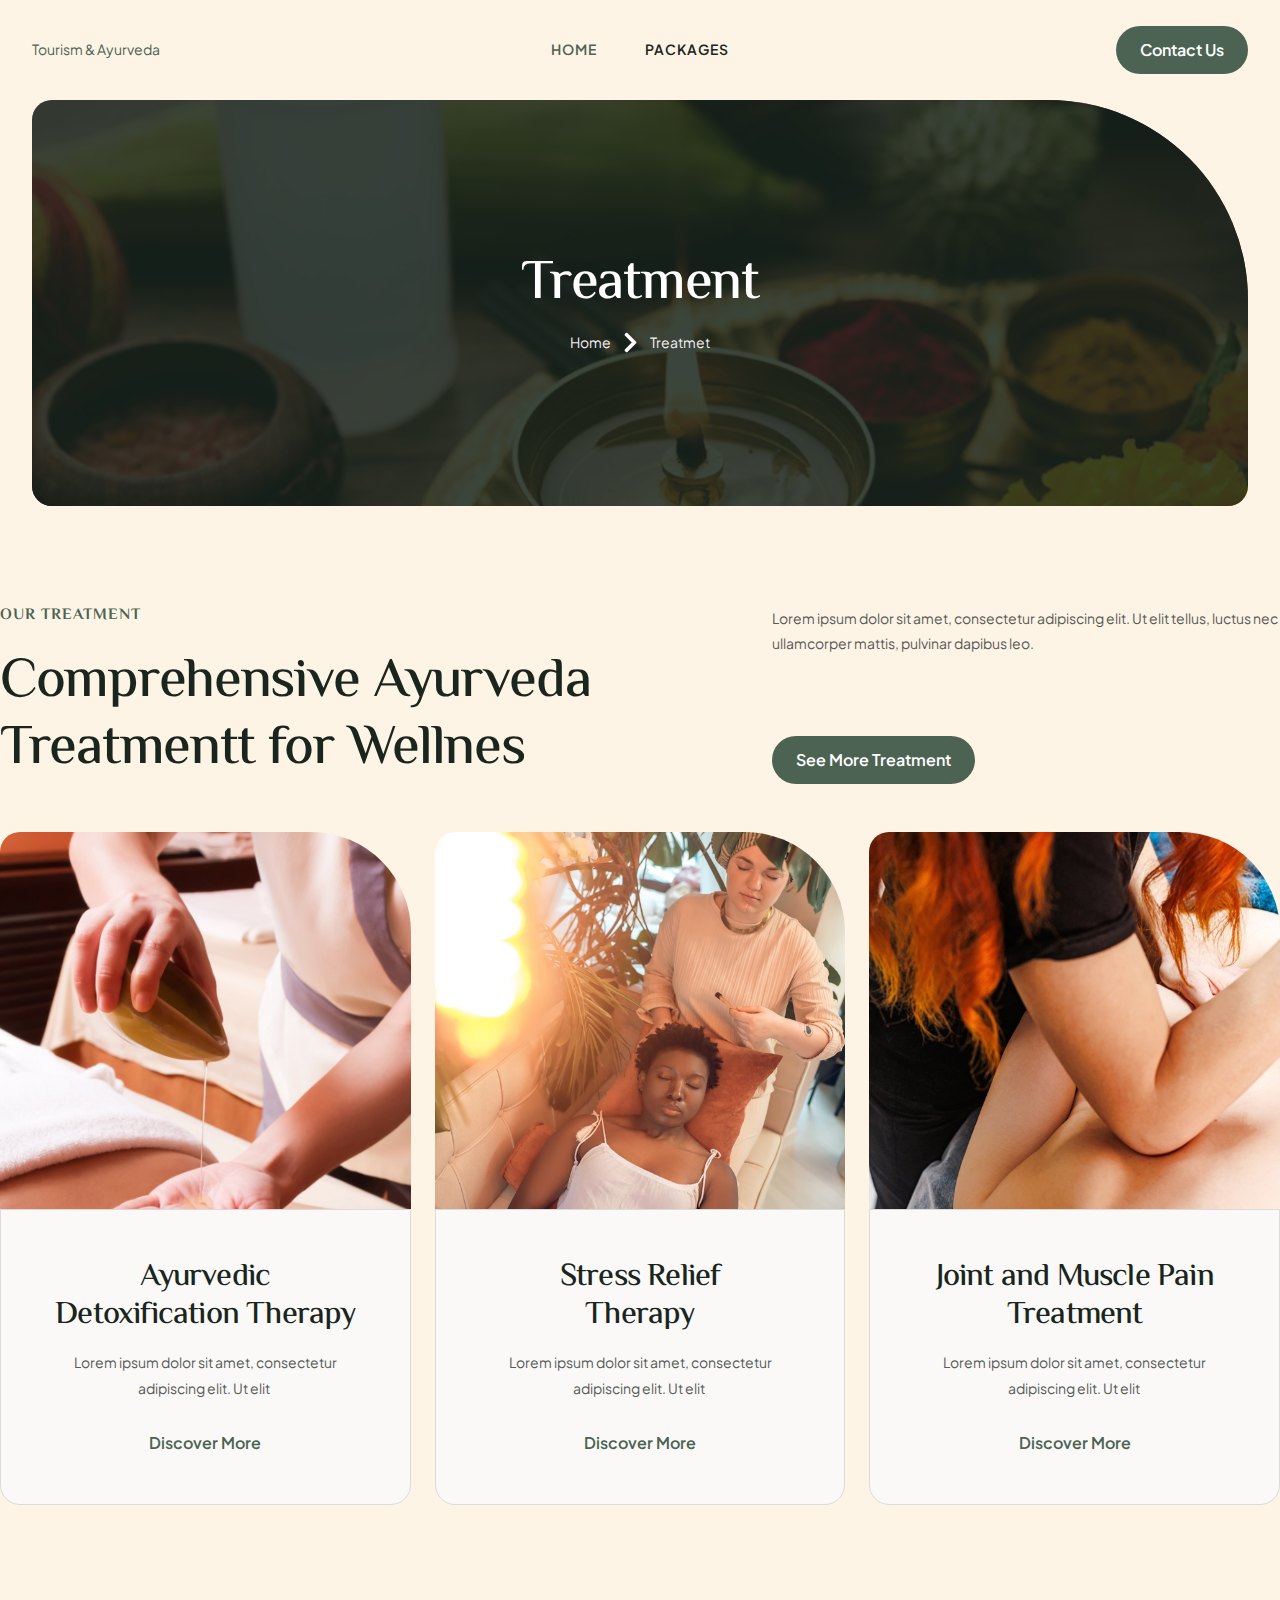
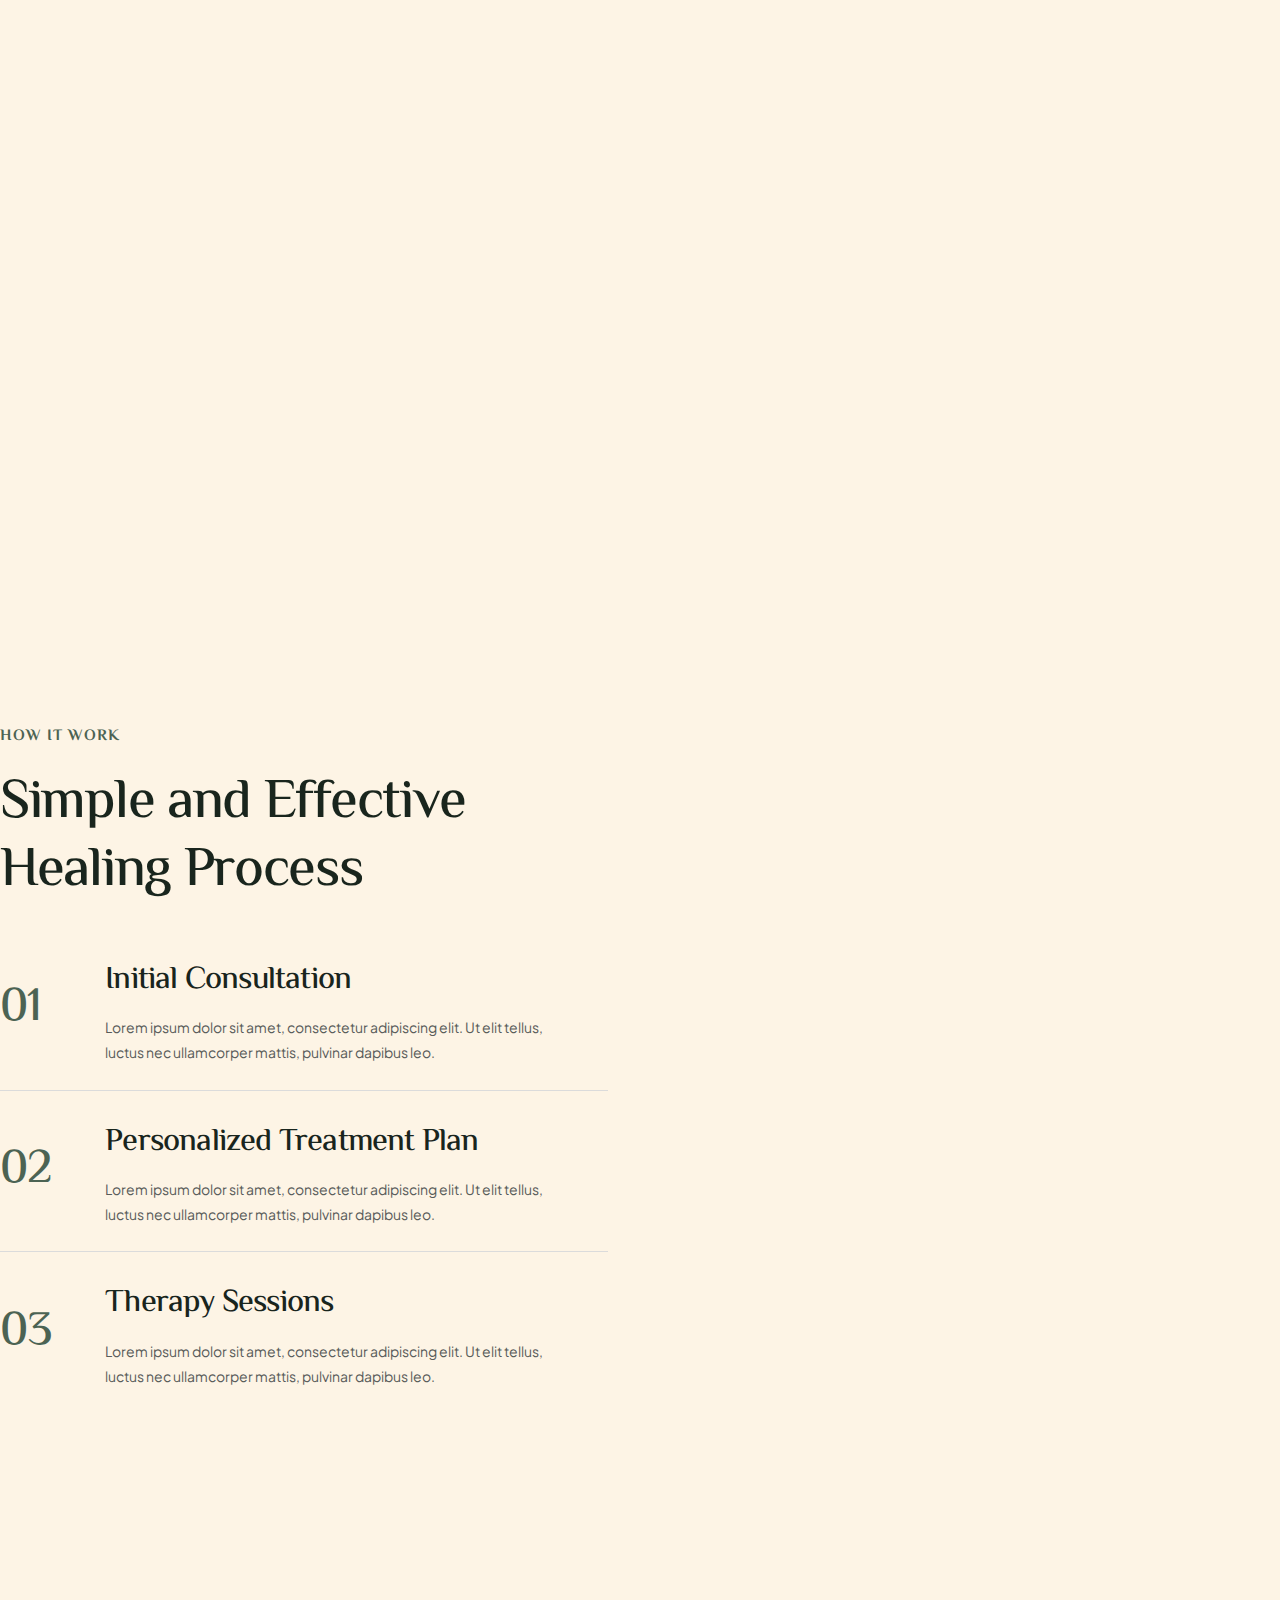
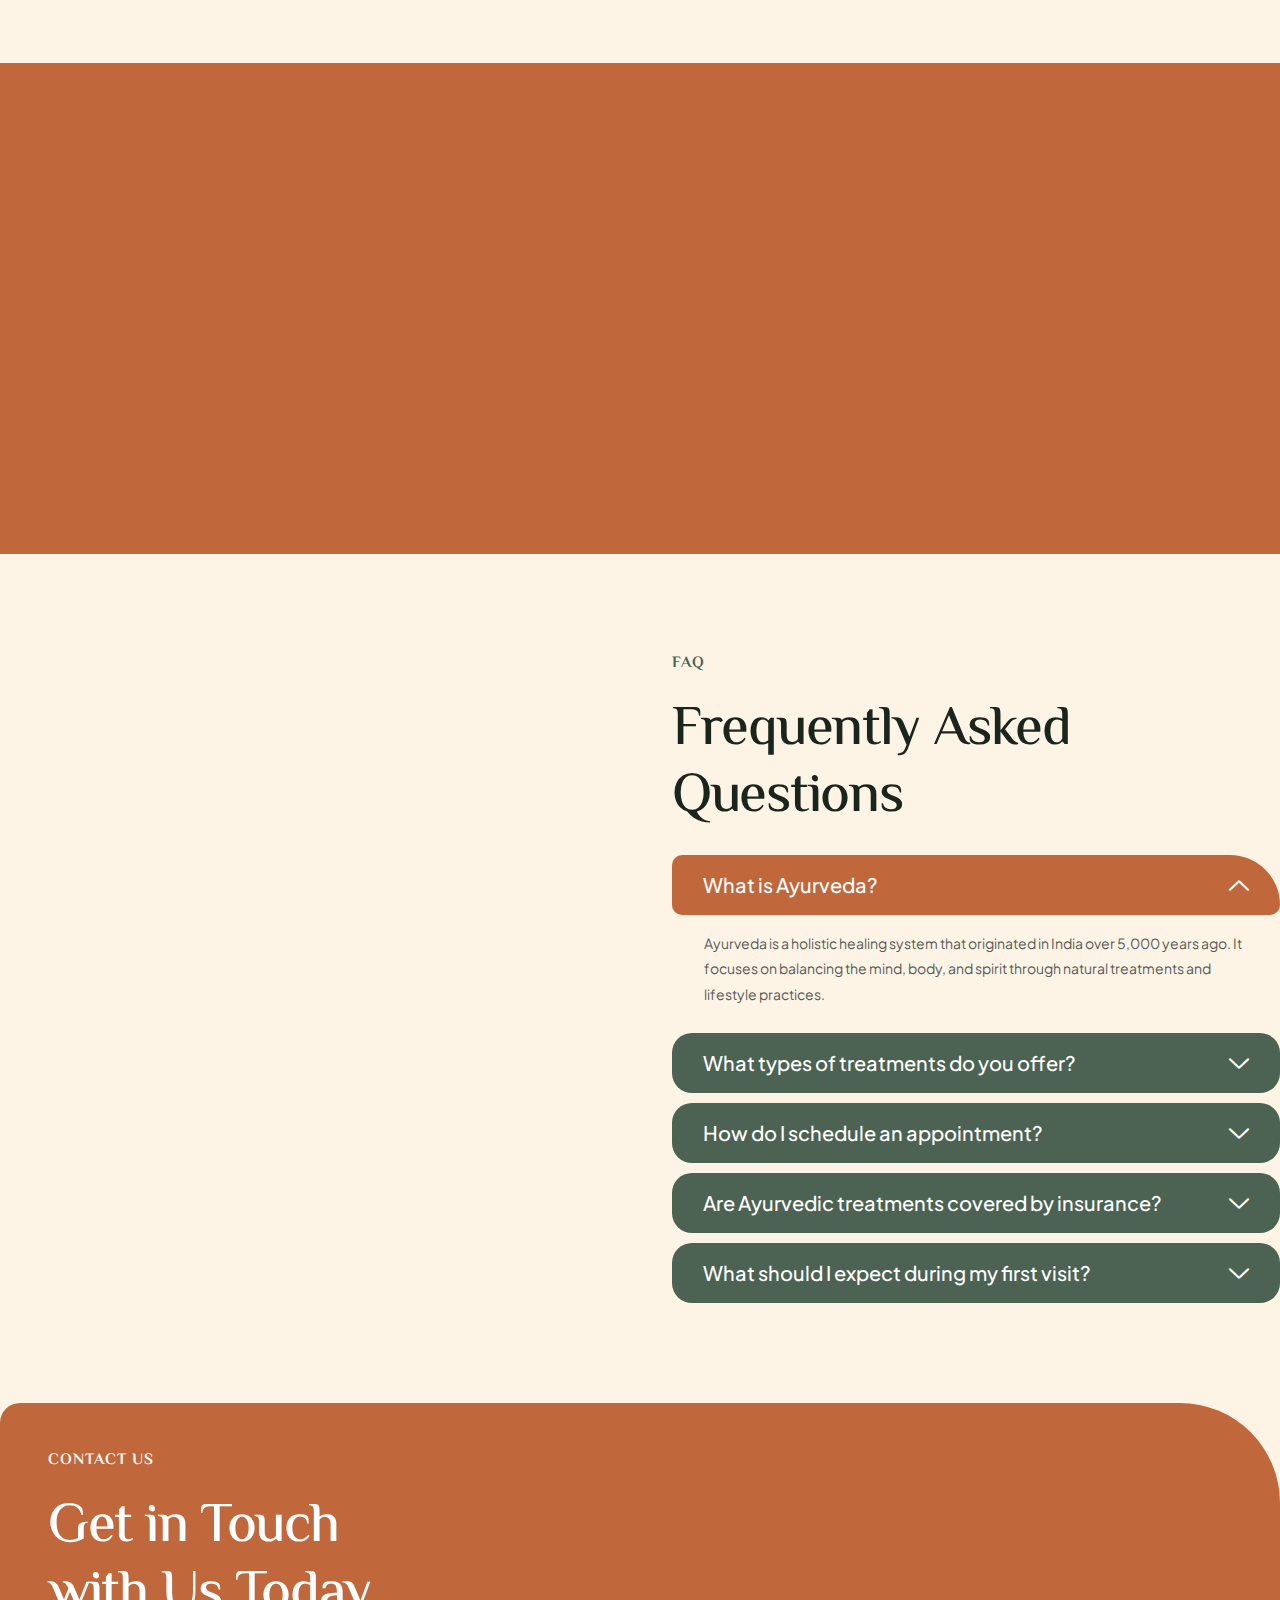
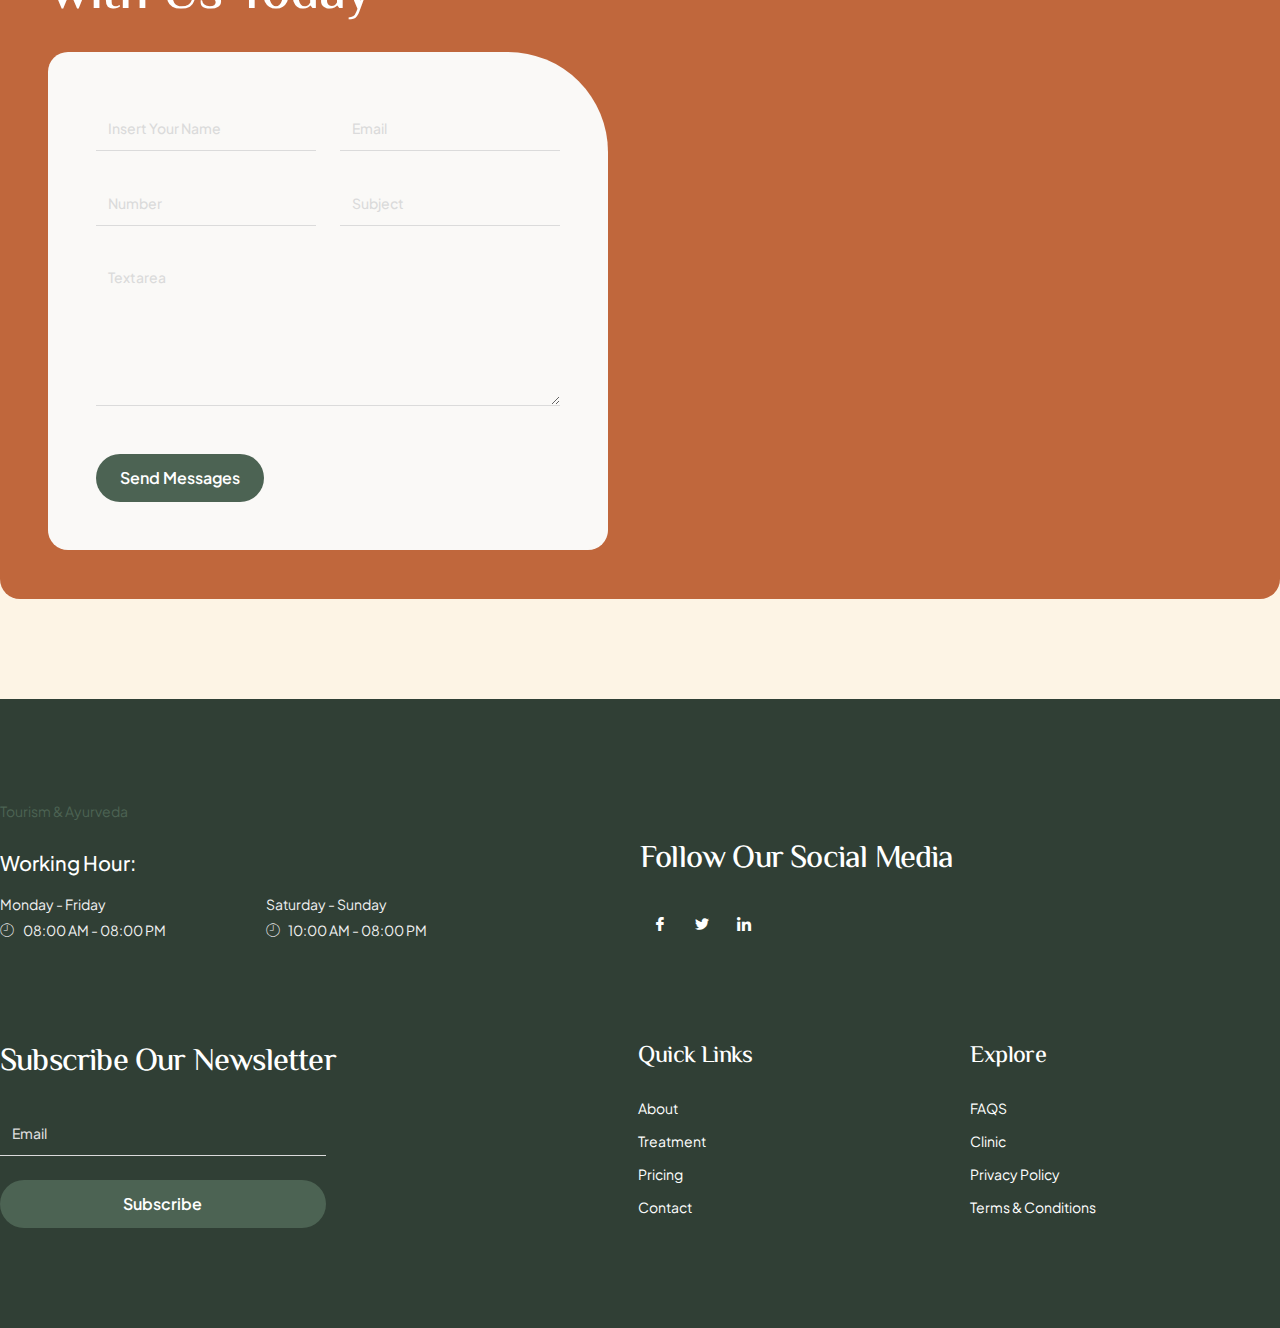
==== view/treatment/index.html @ 2eada2fd "commited changes" ====
<!DOCTYPE html>
<html lang="en-US">

<!-- Mirrored from templates.kohesifstudio.com/rahayu/template-kit/treatment/ by HTTrack Website Copier/3.x [XR&CO'2014], Wed, 11 Sep 2024 16:49:45 GMT -->
<!-- Added by HTTrack -->
<meta http-equiv="content-type" content="text/html;charset=UTF-8" /><!-- /Added by HTTrack -->

<head>
	<meta charset="UTF-8" />
	<meta name="viewport" content="width=device-width, initial-scale=1" />
	<link rel="profile" href="https://gmpg.org/xfn/11" />
	<link rel="pingback" href="../../xmlrpc.php" />
	<title>Treatment &#8211; Tourism & Ayuriveda</title>
	<meta name='robots' content='max-image-preview:large' />
	<link rel="alternate" type="application/rss+xml" title="Rahayu &raquo; Feed" href="../../feed/index.html" />
	<link rel="alternate" type="application/rss+xml" title="Rahayu &raquo; Comments Feed"
		href="../../comments/feed/index.html" />
	<script>
		window._wpemojiSettings = { "baseUrl": "https:\/\/s.w.org\/images\/core\/emoji\/15.0.3\/72x72\/", "ext": ".png", "svgUrl": "https:\/\/s.w.org\/images\/core\/emoji\/15.0.3\/svg\/", "svgExt": ".svg", "source": { "concatemoji": "https:\/\/templates.kohesifstudio.com\/rahayu\/wp-includes\/js\/wp-emoji-release.min.js?ver=6.6.2" } };
		/*! This file is auto-generated */
		!function (i, n) { var o, s, e; function c(e) { try { var t = { supportTests: e, timestamp: (new Date).valueOf() }; sessionStorage.setItem(o, JSON.stringify(t)) } catch (e) { } } function p(e, t, n) { e.clearRect(0, 0, e.canvas.width, e.canvas.height), e.fillText(t, 0, 0); var t = new Uint32Array(e.getImageData(0, 0, e.canvas.width, e.canvas.height).data), r = (e.clearRect(0, 0, e.canvas.width, e.canvas.height), e.fillText(n, 0, 0), new Uint32Array(e.getImageData(0, 0, e.canvas.width, e.canvas.height).data)); return t.every(function (e, t) { return e === r[t] }) } function u(e, t, n) { switch (t) { case "flag": return n(e, "\ud83c\udff3\ufe0f\u200d\u26a7\ufe0f", "\ud83c\udff3\ufe0f\u200b\u26a7\ufe0f") ? !1 : !n(e, "\ud83c\uddfa\ud83c\uddf3", "\ud83c\uddfa\u200b\ud83c\uddf3") && !n(e, "\ud83c\udff4\udb40\udc67\udb40\udc62\udb40\udc65\udb40\udc6e\udb40\udc67\udb40\udc7f", "\ud83c\udff4\u200b\udb40\udc67\u200b\udb40\udc62\u200b\udb40\udc65\u200b\udb40\udc6e\u200b\udb40\udc67\u200b\udb40\udc7f"); case "emoji": return !n(e, "\ud83d\udc26\u200d\u2b1b", "\ud83d\udc26\u200b\u2b1b") }return !1 } function f(e, t, n) { var r = "undefined" != typeof WorkerGlobalScope && self instanceof WorkerGlobalScope ? new OffscreenCanvas(300, 150) : i.createElement("canvas"), a = r.getContext("2d", { willReadFrequently: !0 }), o = (a.textBaseline = "top", a.font = "600 32px Arial", {}); return e.forEach(function (e) { o[e] = t(a, e, n) }), o } function t(e) { var t = i.createElement("script"); t.src = e, t.defer = !0, i.head.appendChild(t) } "undefined" != typeof Promise && (o = "wpEmojiSettingsSupports", s = ["flag", "emoji"], n.supports = { everything: !0, everythingExceptFlag: !0 }, e = new Promise(function (e) { i.addEventListener("DOMContentLoaded", e, { once: !0 }) }), new Promise(function (t) { var n = function () { try { var e = JSON.parse(sessionStorage.getItem(o)); if ("object" == typeof e && "number" == typeof e.timestamp && (new Date).valueOf() < e.timestamp + 604800 && "object" == typeof e.supportTests) return e.supportTests } catch (e) { } return null }(); if (!n) { if ("undefined" != typeof Worker && "undefined" != typeof OffscreenCanvas && "undefined" != typeof URL && URL.createObjectURL && "undefined" != typeof Blob) try { var e = "postMessage(" + f.toString() + "(" + [JSON.stringify(s), u.toString(), p.toString()].join(",") + "));", r = new Blob([e], { type: "text/javascript" }), a = new Worker(URL.createObjectURL(r), { name: "wpTestEmojiSupports" }); return void (a.onmessage = function (e) { c(n = e.data), a.terminate(), t(n) }) } catch (e) { } c(n = f(s, u, p)) } t(n) }).then(function (e) { for (var t in e) n.supports[t] = e[t], n.supports.everything = n.supports.everything && n.supports[t], "flag" !== t && (n.supports.everythingExceptFlag = n.supports.everythingExceptFlag && n.supports[t]); n.supports.everythingExceptFlag = n.supports.everythingExceptFlag && !n.supports.flag, n.DOMReady = !1, n.readyCallback = function () { n.DOMReady = !0 } }).then(function () { return e }).then(function () { var e; n.supports.everything || (n.readyCallback(), (e = n.source || {}).concatemoji ? t(e.concatemoji) : e.wpemoji && e.twemoji && (t(e.twemoji), t(e.wpemoji))) })) }((window, document), window._wpemojiSettings);
	</script>
	<link rel='stylesheet' id='hfe-widgets-style-css'
		href='../../wp-content/plugins/header-footer-elementor/inc/widgets-css/frontendcdcd.css?ver=1.6.41'
		media='all' />
	<link rel='stylesheet' id='gum-elementor-addon-css'
		href='../../wp-content/plugins/gum-elementor-addon/css/style109c.css?ver=6.6.2' media='all' />
	<style id='wp-emoji-styles-inline-css'>
		img.wp-smiley,
		img.emoji {
			display: inline !important;
			border: none !important;
			box-shadow: none !important;
			height: 1em !important;
			width: 1em !important;
			margin: 0 0.07em !important;
			vertical-align: -0.1em !important;
			background: none !important;
			padding: 0 !important;
		}
	</style>
	<style id='classic-theme-styles-inline-css'>
		/*! This file is auto-generated */
		.wp-block-button__link {
			color: #fff;
			background-color: #32373c;
			border-radius: 9999px;
			box-shadow: none;
			text-decoration: none;
			padding: calc(.667em + 2px) calc(1.333em + 2px);
			font-size: 1.125em
		}

		.wp-block-file__button {
			background: #32373c;
			color: #fff;
			text-decoration: none
		}
	</style>
	<style id='global-styles-inline-css'>
		:root {
			--wp--preset--aspect-ratio--square: 1;
			--wp--preset--aspect-ratio--4-3: 4/3;
			--wp--preset--aspect-ratio--3-4: 3/4;
			--wp--preset--aspect-ratio--3-2: 3/2;
			--wp--preset--aspect-ratio--2-3: 2/3;
			--wp--preset--aspect-ratio--16-9: 16/9;
			--wp--preset--aspect-ratio--9-16: 9/16;
			--wp--preset--color--black: #000000;
			--wp--preset--color--cyan-bluish-gray: #abb8c3;
			--wp--preset--color--white: #ffffff;
			--wp--preset--color--pale-pink: #f78da7;
			--wp--preset--color--vivid-red: #cf2e2e;
			--wp--preset--color--luminous-vivid-orange: #ff6900;
			--wp--preset--color--luminous-vivid-amber: #fcb900;
			--wp--preset--color--light-green-cyan: #7bdcb5;
			--wp--preset--color--vivid-green-cyan: #00d084;
			--wp--preset--color--pale-cyan-blue: #8ed1fc;
			--wp--preset--color--vivid-cyan-blue: #0693e3;
			--wp--preset--color--vivid-purple: #9b51e0;
			--wp--preset--gradient--vivid-cyan-blue-to-vivid-purple: linear-gradient(135deg, rgba(6, 147, 227, 1) 0%, rgb(155, 81, 224) 100%);
			--wp--preset--gradient--light-green-cyan-to-vivid-green-cyan: linear-gradient(135deg, rgb(122, 220, 180) 0%, rgb(0, 208, 130) 100%);
			--wp--preset--gradient--luminous-vivid-amber-to-luminous-vivid-orange: linear-gradient(135deg, rgba(252, 185, 0, 1) 0%, rgba(255, 105, 0, 1) 100%);
			--wp--preset--gradient--luminous-vivid-orange-to-vivid-red: linear-gradient(135deg, rgba(255, 105, 0, 1) 0%, rgb(207, 46, 46) 100%);
			--wp--preset--gradient--very-light-gray-to-cyan-bluish-gray: linear-gradient(135deg, rgb(238, 238, 238) 0%, rgb(169, 184, 195) 100%);
			--wp--preset--gradient--cool-to-warm-spectrum: linear-gradient(135deg, rgb(74, 234, 220) 0%, rgb(151, 120, 209) 20%, rgb(207, 42, 186) 40%, rgb(238, 44, 130) 60%, rgb(251, 105, 98) 80%, rgb(254, 248, 76) 100%);
			--wp--preset--gradient--blush-light-purple: linear-gradient(135deg, rgb(255, 206, 236) 0%, rgb(152, 150, 240) 100%);
			--wp--preset--gradient--blush-bordeaux: linear-gradient(135deg, rgb(254, 205, 165) 0%, rgb(254, 45, 45) 50%, rgb(107, 0, 62) 100%);
			--wp--preset--gradient--luminous-dusk: linear-gradient(135deg, rgb(255, 203, 112) 0%, rgb(199, 81, 192) 50%, rgb(65, 88, 208) 100%);
			--wp--preset--gradient--pale-ocean: linear-gradient(135deg, rgb(255, 245, 203) 0%, rgb(182, 227, 212) 50%, rgb(51, 167, 181) 100%);
			--wp--preset--gradient--electric-grass: linear-gradient(135deg, rgb(202, 248, 128) 0%, rgb(113, 206, 126) 100%);
			--wp--preset--gradient--midnight: linear-gradient(135deg, rgb(2, 3, 129) 0%, rgb(40, 116, 252) 100%);
			--wp--preset--font-size--small: 13px;
			--wp--preset--font-size--medium: 20px;
			--wp--preset--font-size--large: 36px;
			--wp--preset--font-size--x-large: 42px;
			--wp--preset--spacing--20: 0.44rem;
			--wp--preset--spacing--30: 0.67rem;
			--wp--preset--spacing--40: 1rem;
			--wp--preset--spacing--50: 1.5rem;
			--wp--preset--spacing--60: 2.25rem;
			--wp--preset--spacing--70: 3.38rem;
			--wp--preset--spacing--80: 5.06rem;
			--wp--preset--shadow--natural: 6px 6px 9px rgba(0, 0, 0, 0.2);
			--wp--preset--shadow--deep: 12px 12px 50px rgba(0, 0, 0, 0.4);
			--wp--preset--shadow--sharp: 6px 6px 0px rgba(0, 0, 0, 0.2);
			--wp--preset--shadow--outlined: 6px 6px 0px -3px rgba(255, 255, 255, 1), 6px 6px rgba(0, 0, 0, 1);
			--wp--preset--shadow--crisp: 6px 6px 0px rgba(0, 0, 0, 1);
		}

		:where(.is-layout-flex) {
			gap: 0.5em;
		}

		:where(.is-layout-grid) {
			gap: 0.5em;
		}

		body .is-layout-flex {
			display: flex;
		}

		.is-layout-flex {
			flex-wrap: wrap;
			align-items: center;
		}

		.is-layout-flex> :is(*, div) {
			margin: 0;
		}

		body .is-layout-grid {
			display: grid;
		}

		.is-layout-grid> :is(*, div) {
			margin: 0;
		}

		:where(.wp-block-columns.is-layout-flex) {
			gap: 2em;
		}

		:where(.wp-block-columns.is-layout-grid) {
			gap: 2em;
		}

		:where(.wp-block-post-template.is-layout-flex) {
			gap: 1.25em;
		}

		:where(.wp-block-post-template.is-layout-grid) {
			gap: 1.25em;
		}

		.has-black-color {
			color: var(--wp--preset--color--black) !important;
		}

		.has-cyan-bluish-gray-color {
			color: var(--wp--preset--color--cyan-bluish-gray) !important;
		}

		.has-white-color {
			color: var(--wp--preset--color--white) !important;
		}

		.has-pale-pink-color {
			color: var(--wp--preset--color--pale-pink) !important;
		}

		.has-vivid-red-color {
			color: var(--wp--preset--color--vivid-red) !important;
		}

		.has-luminous-vivid-orange-color {
			color: var(--wp--preset--color--luminous-vivid-orange) !important;
		}

		.has-luminous-vivid-amber-color {
			color: var(--wp--preset--color--luminous-vivid-amber) !important;
		}

		.has-light-green-cyan-color {
			color: var(--wp--preset--color--light-green-cyan) !important;
		}

		.has-vivid-green-cyan-color {
			color: var(--wp--preset--color--vivid-green-cyan) !important;
		}

		.has-pale-cyan-blue-color {
			color: var(--wp--preset--color--pale-cyan-blue) !important;
		}

		.has-vivid-cyan-blue-color {
			color: var(--wp--preset--color--vivid-cyan-blue) !important;
		}

		.has-vivid-purple-color {
			color: var(--wp--preset--color--vivid-purple) !important;
		}

		.has-black-background-color {
			background-color: var(--wp--preset--color--black) !important;
		}

		.has-cyan-bluish-gray-background-color {
			background-color: var(--wp--preset--color--cyan-bluish-gray) !important;
		}

		.has-white-background-color {
			background-color: var(--wp--preset--color--white) !important;
		}

		.has-pale-pink-background-color {
			background-color: var(--wp--preset--color--pale-pink) !important;
		}

		.has-vivid-red-background-color {
			background-color: var(--wp--preset--color--vivid-red) !important;
		}

		.has-luminous-vivid-orange-background-color {
			background-color: var(--wp--preset--color--luminous-vivid-orange) !important;
		}

		.has-luminous-vivid-amber-background-color {
			background-color: var(--wp--preset--color--luminous-vivid-amber) !important;
		}

		.has-light-green-cyan-background-color {
			background-color: var(--wp--preset--color--light-green-cyan) !important;
		}

		.has-vivid-green-cyan-background-color {
			background-color: var(--wp--preset--color--vivid-green-cyan) !important;
		}

		.has-pale-cyan-blue-background-color {
			background-color: var(--wp--preset--color--pale-cyan-blue) !important;
		}

		.has-vivid-cyan-blue-background-color {
			background-color: var(--wp--preset--color--vivid-cyan-blue) !important;
		}

		.has-vivid-purple-background-color {
			background-color: var(--wp--preset--color--vivid-purple) !important;
		}

		.has-black-border-color {
			border-color: var(--wp--preset--color--black) !important;
		}

		.has-cyan-bluish-gray-border-color {
			border-color: var(--wp--preset--color--cyan-bluish-gray) !important;
		}

		.has-white-border-color {
			border-color: var(--wp--preset--color--white) !important;
		}

		.has-pale-pink-border-color {
			border-color: var(--wp--preset--color--pale-pink) !important;
		}

		.has-vivid-red-border-color {
			border-color: var(--wp--preset--color--vivid-red) !important;
		}

		.has-luminous-vivid-orange-border-color {
			border-color: var(--wp--preset--color--luminous-vivid-orange) !important;
		}

		.has-luminous-vivid-amber-border-color {
			border-color: var(--wp--preset--color--luminous-vivid-amber) !important;
		}

		.has-light-green-cyan-border-color {
			border-color: var(--wp--preset--color--light-green-cyan) !important;
		}

		.has-vivid-green-cyan-border-color {
			border-color: var(--wp--preset--color--vivid-green-cyan) !important;
		}

		.has-pale-cyan-blue-border-color {
			border-color: var(--wp--preset--color--pale-cyan-blue) !important;
		}

		.has-vivid-cyan-blue-border-color {
			border-color: var(--wp--preset--color--vivid-cyan-blue) !important;
		}

		.has-vivid-purple-border-color {
			border-color: var(--wp--preset--color--vivid-purple) !important;
		}

		.has-vivid-cyan-blue-to-vivid-purple-gradient-background {
			background: var(--wp--preset--gradient--vivid-cyan-blue-to-vivid-purple) !important;
		}

		.has-light-green-cyan-to-vivid-green-cyan-gradient-background {
			background: var(--wp--preset--gradient--light-green-cyan-to-vivid-green-cyan) !important;
		}

		.has-luminous-vivid-amber-to-luminous-vivid-orange-gradient-background {
			background: var(--wp--preset--gradient--luminous-vivid-amber-to-luminous-vivid-orange) !important;
		}

		.has-luminous-vivid-orange-to-vivid-red-gradient-background {
			background: var(--wp--preset--gradient--luminous-vivid-orange-to-vivid-red) !important;
		}

		.has-very-light-gray-to-cyan-bluish-gray-gradient-background {
			background: var(--wp--preset--gradient--very-light-gray-to-cyan-bluish-gray) !important;
		}

		.has-cool-to-warm-spectrum-gradient-background {
			background: var(--wp--preset--gradient--cool-to-warm-spectrum) !important;
		}

		.has-blush-light-purple-gradient-background {
			background: var(--wp--preset--gradient--blush-light-purple) !important;
		}

		.has-blush-bordeaux-gradient-background {
			background: var(--wp--preset--gradient--blush-bordeaux) !important;
		}

		.has-luminous-dusk-gradient-background {
			background: var(--wp--preset--gradient--luminous-dusk) !important;
		}

		.has-pale-ocean-gradient-background {
			background: var(--wp--preset--gradient--pale-ocean) !important;
		}

		.has-electric-grass-gradient-background {
			background: var(--wp--preset--gradient--electric-grass) !important;
		}

		.has-midnight-gradient-background {
			background: var(--wp--preset--gradient--midnight) !important;
		}

		.has-small-font-size {
			font-size: var(--wp--preset--font-size--small) !important;
		}

		.has-medium-font-size {
			font-size: var(--wp--preset--font-size--medium) !important;
		}

		.has-large-font-size {
			font-size: var(--wp--preset--font-size--large) !important;
		}

		.has-x-large-font-size {
			font-size: var(--wp--preset--font-size--x-large) !important;
		}

		:where(.wp-block-post-template.is-layout-flex) {
			gap: 1.25em;
		}

		:where(.wp-block-post-template.is-layout-grid) {
			gap: 1.25em;
		}

		:where(.wp-block-columns.is-layout-flex) {
			gap: 2em;
		}

		:where(.wp-block-columns.is-layout-grid) {
			gap: 2em;
		}

		:root :where(.wp-block-pullquote) {
			font-size: 1.5em;
			line-height: 1.6;
		}
	</style>
	<link rel='stylesheet' id='slick-style-css'
		href='../../wp-content/plugins/blog-designer-pack/assets/css/slick9bf7.css?ver=3.4.6' media='all' />
	<link rel='stylesheet' id='bdp-public-style-css'
		href='../../wp-content/plugins/blog-designer-pack/assets/css/bdp-public9bf7.css?ver=3.4.6' media='all' />
	<link rel='stylesheet' id='template-kit-export-css'
		href='../../wp-content/plugins/template-kit-export/assets/public/template-kit-export-public982a.css?ver=1.0.23'
		media='all' />
	<link rel='stylesheet' id='hfe-style-css'
		href='../../wp-content/plugins/header-footer-elementor/assets/css/header-footer-elementorcdcd.css?ver=1.6.41'
		media='all' />
	<link rel='stylesheet' id='elementor-frontend-css'
		href='../../wp-content/plugins/elementor/assets/css/frontend.min2401.css?ver=3.24.0' media='all' />
	<link rel='stylesheet' id='swiper-css'
		href='../../wp-content/plugins/elementor/assets/lib/swiper/v8/css/swiper.min94a4.css?ver=8.4.5' media='all' />
	<link rel='stylesheet' id='e-swiper-css'
		href='../../wp-content/plugins/elementor/assets/css/conditionals/e-swiper.min2401.css?ver=3.24.0' media='all' />
	<link rel='stylesheet' id='elementor-post-6-css'
		href='../../wp-content/uploads/sites/28/elementor/css/post-60721.css?ver=1721960604' media='all' />
	<link rel='stylesheet' id='elementor-global-css'
		href='../../wp-content/uploads/sites/28/elementor/css/globaldb4c.css?ver=1721960607' media='all' />
	<link rel='stylesheet' id='e-animations-css'
		href='../../wp-content/plugins/elementor/assets/lib/animations/animations.min2401.css?ver=3.24.0' media='all' />
	<link rel='stylesheet' id='elementor-post-1278-css'
		href='../../wp-content/uploads/sites/28/elementor/css/post-12781221.css?ver=1722008767' media='all' />
	<link rel='stylesheet' id='elementor-post-14-css'
		href='../../wp-content/uploads/sites/28/elementor/css/post-14db4c.css?ver=1721960607' media='all' />
	<link rel='stylesheet' id='elementor-post-48-css'
		href='../../wp-content/uploads/sites/28/elementor/css/post-48db4c.css?ver=1721960607' media='all' />
	<link rel='stylesheet' id='cute-alert-css'
		href='../../wp-content/plugins/metform/public/assets/lib/cute-alert/style9086.css?ver=3.9.0' media='all' />
	<link rel='stylesheet' id='text-editor-style-css'
		href='../../wp-content/plugins/metform/public/assets/css/text-editor9086.css?ver=3.9.0' media='all' />
	<link rel='stylesheet' id='hello-elementor-css'
		href='../../wp-content/themes/hello-elementor/style.min41fe.css?ver=3.0.1' media='all' />
	<link rel='stylesheet' id='hello-elementor-theme-style-css'
		href='../../wp-content/themes/hello-elementor/theme.min41fe.css?ver=3.0.1' media='all' />
	<link rel='stylesheet' id='hello-elementor-header-footer-css'
		href='../../wp-content/themes/hello-elementor/header-footer.min41fe.css?ver=3.0.1' media='all' />
	<link rel='stylesheet' id='elementor-icons-ekiticons-css'
		href='../../wp-content/plugins/elementskit-lite/modules/elementskit-icon-pack/assets/css/ekiticons2c3d.css?ver=3.2.7'
		media='all' />
	<link rel='stylesheet' id='ekit-widget-styles-css'
		href='../../wp-content/plugins/elementskit-lite/widgets/init/assets/css/widget-styles2c3d.css?ver=3.2.7'
		media='all' />
	<link rel='stylesheet' id='ekit-responsive-css'
		href='../../wp-content/plugins/elementskit-lite/widgets/init/assets/css/responsive2c3d.css?ver=3.2.7'
		media='all' />
	<link rel='stylesheet' id='eael-general-css'
		href='../../wp-content/plugins/essential-addons-for-elementor-lite/assets/front-end/css/view/general.mindc24.css?ver=6.0.4'
		media='all' />
	<link rel='stylesheet' id='bootstrap-css'
		href='../../wp-content/plugins/theme-builder-for-elementor/assets/css/bootstrap8d1e.css?ver=1.2.2'
		media='all' />
	<link rel='stylesheet' id='google-fonts-1-css'
		href='https://fonts.googleapis.com/css?family=El+Messiri%3A100%2C100italic%2C200%2C200italic%2C300%2C300italic%2C400%2C400italic%2C500%2C500italic%2C600%2C600italic%2C700%2C700italic%2C800%2C800italic%2C900%2C900italic%7CPlus+Jakarta+Sans%3A100%2C100italic%2C200%2C200italic%2C300%2C300italic%2C400%2C400italic%2C500%2C500italic%2C600%2C600italic%2C700%2C700italic%2C800%2C800italic%2C900%2C900italic&amp;display=auto&amp;ver=6.6.2'
		media='all' />
	<link rel="preconnect" href="https://fonts.gstatic.com/" crossorigin>
	<script src="../../wp-includes/js/jquery/jquery.minf43b.js?ver=3.7.1" id="jquery-core-js"></script>
	<script src="../../wp-includes/js/jquery/jquery-migrate.min5589.js?ver=3.4.1" id="jquery-migrate-js"></script>
	<script
		src="../../wp-content/plugins/template-kit-export/assets/public/template-kit-export-public982a.js?ver=1.0.23"
		id="template-kit-export-js"></script>
	<link rel="https://api.w.org/" href="../../wp-json/index.html" />
	<link rel="EditURI" type="application/rsd+xml" title="RSD" href="../../xmlrpc0db0.php?rsd" />
	<meta name="generator" content="WordPress 6.6.2" />
	<link rel="canonical" href="index.html" />
	<link rel='shortlink' href='../../index2b8f.html?p=1278' />
	<link rel="alternate" title="oEmbed (JSON)" type="application/json+oembed"
		href="../../wp-json/oembed/1.0/embede0aa.json?url=https%3A%2F%2Ftemplates.kohesifstudio.com%2Frahayu%2Ftemplate-kit%2Ftreatment%2F" />
	<link rel="alternate" title="oEmbed (XML)" type="text/xml+oembed"
		href="../../wp-json/oembed/1.0/embed1573?url=https%3A%2F%2Ftemplates.kohesifstudio.com%2Frahayu%2Ftemplate-kit%2Ftreatment%2F&amp;format=xml" />
	<meta name="generator"
		content="Elementor 3.24.0; features: e_font_icon_svg, additional_custom_breakpoints, e_optimized_control_loading, e_element_cache; settings: css_print_method-external, google_font-enabled, font_display-auto">
	<style>
		.e-con.e-parent:nth-of-type(n+4):not(.e-lazyloaded):not(.e-no-lazyload),
		.e-con.e-parent:nth-of-type(n+4):not(.e-lazyloaded):not(.e-no-lazyload) * {
			background-image: none !important;
		}

		@media screen and (max-height: 1024px) {

			.e-con.e-parent:nth-of-type(n+3):not(.e-lazyloaded):not(.e-no-lazyload),
			.e-con.e-parent:nth-of-type(n+3):not(.e-lazyloaded):not(.e-no-lazyload) * {
				background-image: none !important;
			}
		}

		@media screen and (max-height: 640px) {

			.e-con.e-parent:nth-of-type(n+2):not(.e-lazyloaded):not(.e-no-lazyload),
			.e-con.e-parent:nth-of-type(n+2):not(.e-lazyloaded):not(.e-no-lazyload) * {
				background-image: none !important;
			}
		}
	</style>
</head>

<body
	class="envato_tk_templates-template envato_tk_templates-template-elementor_header_footer single single-envato_tk_templates postid-1278 ehf-header ehf-footer ehf-template-hello-elementor ehf-stylesheet-hello-elementor elementor-default elementor-template-full-width elementor-kit-6 elementor-page elementor-page-1278">
	<div id="page" class="hfeed site">

		<header id="masthead" itemscope="itemscope">
			<p class="main-title bhf-hidden" itemprop="headline"><a href="#" title="Tourism & Ayurveda"
					rel="home">Tourism & Ayurveda </a></p>
			<div data-elementor-type="wp-post" data-elementor-id="14" class="elementor elementor-14">
				<div class="elementor-element elementor-element-85a32cf e-con-full e-flex e-con e-parent"
					data-id="85a32cf" data-element_type="container">
					<div class="elementor-element elementor-element-2b1a1ba e-con-full e-flex e-con e-child"
						data-id="2b1a1ba" data-element_type="container">
						<div class="elementor-element elementor-element-7f263b2 elementor-widget elementor-widget-site-logo"
							data-id="7f263b2" data-element_type="widget"
							data-settings="{&quot;align&quot;:&quot;left&quot;,&quot;width&quot;:{&quot;unit&quot;:&quot;%&quot;,&quot;size&quot;:51,&quot;sizes&quot;:[]},&quot;width_tablet&quot;:{&quot;unit&quot;:&quot;%&quot;,&quot;size&quot;:100,&quot;sizes&quot;:[]},&quot;width_mobile&quot;:{&quot;unit&quot;:&quot;%&quot;,&quot;size&quot;:&quot;&quot;,&quot;sizes&quot;:[]},&quot;space&quot;:{&quot;unit&quot;:&quot;%&quot;,&quot;size&quot;:&quot;&quot;,&quot;sizes&quot;:[]},&quot;space_tablet&quot;:{&quot;unit&quot;:&quot;%&quot;,&quot;size&quot;:&quot;&quot;,&quot;sizes&quot;:[]},&quot;space_mobile&quot;:{&quot;unit&quot;:&quot;%&quot;,&quot;size&quot;:&quot;&quot;,&quot;sizes&quot;:[]},&quot;image_border_radius&quot;:{&quot;unit&quot;:&quot;px&quot;,&quot;top&quot;:&quot;&quot;,&quot;right&quot;:&quot;&quot;,&quot;bottom&quot;:&quot;&quot;,&quot;left&quot;:&quot;&quot;,&quot;isLinked&quot;:true},&quot;image_border_radius_tablet&quot;:{&quot;unit&quot;:&quot;px&quot;,&quot;top&quot;:&quot;&quot;,&quot;right&quot;:&quot;&quot;,&quot;bottom&quot;:&quot;&quot;,&quot;left&quot;:&quot;&quot;,&quot;isLinked&quot;:true},&quot;image_border_radius_mobile&quot;:{&quot;unit&quot;:&quot;px&quot;,&quot;top&quot;:&quot;&quot;,&quot;right&quot;:&quot;&quot;,&quot;bottom&quot;:&quot;&quot;,&quot;left&quot;:&quot;&quot;,&quot;isLinked&quot;:true},&quot;caption_padding&quot;:{&quot;unit&quot;:&quot;px&quot;,&quot;top&quot;:&quot;&quot;,&quot;right&quot;:&quot;&quot;,&quot;bottom&quot;:&quot;&quot;,&quot;left&quot;:&quot;&quot;,&quot;isLinked&quot;:true},&quot;caption_padding_tablet&quot;:{&quot;unit&quot;:&quot;px&quot;,&quot;top&quot;:&quot;&quot;,&quot;right&quot;:&quot;&quot;,&quot;bottom&quot;:&quot;&quot;,&quot;left&quot;:&quot;&quot;,&quot;isLinked&quot;:true},&quot;caption_padding_mobile&quot;:{&quot;unit&quot;:&quot;px&quot;,&quot;top&quot;:&quot;&quot;,&quot;right&quot;:&quot;&quot;,&quot;bottom&quot;:&quot;&quot;,&quot;left&quot;:&quot;&quot;,&quot;isLinked&quot;:true},&quot;caption_space&quot;:{&quot;unit&quot;:&quot;px&quot;,&quot;size&quot;:0,&quot;sizes&quot;:[]},&quot;caption_space_tablet&quot;:{&quot;unit&quot;:&quot;px&quot;,&quot;size&quot;:&quot;&quot;,&quot;sizes&quot;:[]},&quot;caption_space_mobile&quot;:{&quot;unit&quot;:&quot;px&quot;,&quot;size&quot;:&quot;&quot;,&quot;sizes&quot;:[]}}"
							data-widget_type="site-logo.default">
							<div class="elementor-widget-container">
								<div class="hfe-site-logo">
									<a data-elementor-open-lightbox="" class='elementor-clickable' href="#">
										<div class="hfe-site-logo-set">
											<div class="hfe-site-logo-container">
												<span class="hfe-site-logo-text">Tourism & Ayurveda</span>
											</div>
										</div>

									</a>
								</div>
							</div>
						</div>
					</div>
					<div class="elementor-element elementor-element-7e0d23a e-con-full e-flex e-con e-child"
						data-id="7e0d23a" data-element_type="container">
						<div class="elementor-element elementor-element-3bb5fd7 elementor-widget elementor-widget-ekit-nav-menu"
							data-id="3bb5fd7" data-element_type="widget" data-widget_type="ekit-nav-menu.default">
							<div class="elementor-widget-container">
								<div class="ekit-wid-con ekit_menu_responsive_tablet" data-hamburger-icon=""
									data-hamburger-icon-type="icon" data-responsive-breakpoint="1024"> <button
										class="elementskit-menu-hamburger elementskit-menu-toggler" type="button"
										aria-label="hamburger-icon">
										<span class="elementskit-menu-hamburger-icon"></span><span
											class="elementskit-menu-hamburger-icon"></span><span
											class="elementskit-menu-hamburger-icon"></span>
									</button>
									<div id="ekit-megamenu-main-menu"
										class="elementskit-menu-container elementskit-menu-offcanvas-elements elementskit-navbar-nav-default ekit-nav-menu-one-page-no ekit-nav-dropdown-hover">
										<ul id="menu-main-menu"
											class="elementskit-navbar-nav elementskit-menu-po-center submenu-click-on-icon">
											<li id="menu-item-17"
												class="menu-item menu-item-type-custom menu-item-object-custom current-menu-item menu-item-17 nav-item elementskit-mobile-builder-content active"
												data-vertical-menu=750px><a href="index.html"
													class="ekit-menu-nav-link active">Home</a></li>
											<li id="menu-item-18"
												class="menu-item menu-item-type-custom menu-item-object-custom menu-item-18 nav-item elementskit-mobile-builder-content"
												data-vertical-menu=750px><a href="../treatment/index.html"
													class="ekit-menu-nav-link">Packages</a></li>
										</ul>
										<div class="elementskit-nav-identity-panel">
											<div class="elementskit-site-title">
												<a class="elementskit-nav-logo"
													href="#" target="_self"
													rel="">
													<img src="#" title="" alt="" />
												</a>
											</div><button class="elementskit-menu-close elementskit-menu-toggler"
												type="button">X</button>
										</div>
									</div>
									<div
										class="elementskit-menu-overlay elementskit-menu-offcanvas-elements elementskit-menu-toggler ekit-nav-menu--overlay">
									</div>
								</div>
							</div>
						</div>
					</div>
					<div class="elementor-element elementor-element-ea44417 e-con-full elementor-hidden-tablet elementor-hidden-mobile e-flex e-con e-child"
						data-id="ea44417" data-element_type="container">
						<div class="elementor-element elementor-element-086ca82 elementor-align-right elementor-hidden-tablet elementor-hidden-mobile elementor-widget elementor-widget-button"
							data-id="086ca82" data-element_type="widget" data-widget_type="button.default">
							<div class="elementor-widget-container">
								<div class="elementor-button-wrapper">
									<a class="elementor-button elementor-button-link elementor-size-sm" href="#">
										<span class="elementor-button-content-wrapper">
											<span class="elementor-button-text">Contact Us</span>
										</span>
									</a>
								</div>
							</div>
						</div>
					</div>
				</div>
			</div>
		</header>

		<div data-elementor-type="wp-post" data-elementor-id="1278" class="elementor elementor-1278">
			<div class="elementor-element elementor-element-228ae27 e-con-full e-flex e-con e-parent" data-id="228ae27"
				data-element_type="container">
				<div class="elementor-element elementor-element-8df8873 e-flex e-con-boxed e-con e-child"
					data-id="8df8873" data-element_type="container"
					data-settings="{&quot;background_background&quot;:&quot;classic&quot;}">
					<div class="e-con-inner">
						<div class="elementor-element elementor-element-a1cd6a1 e-con-full e-flex e-con e-child"
							data-id="a1cd6a1" data-element_type="container">
							<div class="elementor-element elementor-element-23f46a1 elementor-widget__width-initial elementor-widget elementor-widget-heading"
								data-id="23f46a1" data-element_type="widget" data-widget_type="heading.default">
								<div class="elementor-widget-container">
									<h1 class="elementor-heading-title elementor-size-default">Treatment</h1>
								</div>
							</div>
							<div class="elementor-element elementor-element-9d13c03 e-con-full e-flex e-con e-child"
								data-id="9d13c03" data-element_type="container">
								<div class="elementor-element elementor-element-bd12400 elementor-widget elementor-widget-text-editor"
									data-id="bd12400" data-element_type="widget" data-widget_type="text-editor.default">
									<div class="elementor-widget-container">
										<p>Home</p>
									</div>
								</div>
								<div class="elementor-element elementor-element-c00329c elementor-widget elementor-widget-text-editor"
									data-id="c00329c" data-element_type="widget" data-widget_type="text-editor.default">
									<div class="elementor-widget-container">
										<p>Treatmet</p>
									</div>
								</div>
								<div class="elementor-element elementor-element-e444613 elementor-view-default elementor-widget elementor-widget-icon"
									data-id="e444613" data-element_type="widget" data-widget_type="icon.default">
									<div class="elementor-widget-container">
										<div class="elementor-icon-wrapper">
											<div class="elementor-icon">
												<svg aria-hidden="true" class="e-font-icon-svg e-fas-chevron-right"
													viewBox="0 0 320 512" xmlns="http://www.w3.org/2000/svg">
													<path
														d="M285.476 272.971L91.132 467.314c-9.373 9.373-24.569 9.373-33.941 0l-22.667-22.667c-9.357-9.357-9.375-24.522-.04-33.901L188.505 256 34.484 101.255c-9.335-9.379-9.317-24.544.04-33.901l22.667-22.667c9.373-9.373 24.569-9.373 33.941 0L285.475 239.03c9.373 9.372 9.373 24.568.001 33.941z">
													</path>
												</svg>
											</div>
										</div>
									</div>
								</div>
							</div>
						</div>
					</div>
				</div>
			</div>
			<div class="elementor-element elementor-element-5d0be28 e-flex e-con-boxed e-con e-parent" data-id="5d0be28"
				data-element_type="container" data-settings="{&quot;background_background&quot;:&quot;classic&quot;}">
				<div class="e-con-inner">
					<div class="elementor-element elementor-element-07d6039 e-con-full e-flex e-con e-child"
						data-id="07d6039" data-element_type="container">
						<div class="elementor-element elementor-element-77b01a5 e-con-full e-flex e-con e-child"
							data-id="77b01a5" data-element_type="container">
							<div class="elementor-element elementor-element-3d89ba9 elementor-widget elementor-widget-heading"
								data-id="3d89ba9" data-element_type="widget" data-widget_type="heading.default">
								<div class="elementor-widget-container">
									<h2 class="elementor-heading-title elementor-size-default">Our treatment</h2>
								</div>
							</div>
							<div class="elementor-element elementor-element-f4fdcb7 elementor-widget__width-initial elementor-widget elementor-widget-heading"
								data-id="f4fdcb7" data-element_type="widget" data-widget_type="heading.default">
								<div class="elementor-widget-container">
									<h2 class="elementor-heading-title elementor-size-default">Comprehensive Ayurveda
										Treatmentt for Wellnes</h2>
								</div>
							</div>
						</div>
						<div class="elementor-element elementor-element-0ebae18 e-con-full e-flex e-con e-child"
							data-id="0ebae18" data-element_type="container">
							<div class="elementor-element elementor-element-695b852 elementor-widget elementor-widget-text-editor"
								data-id="695b852" data-element_type="widget" data-widget_type="text-editor.default">
								<div class="elementor-widget-container">
									<p>Lorem ipsum dolor sit amet, consectetur adipiscing elit. Ut elit tellus, luctus
										nec ullamcorper mattis, pulvinar dapibus leo.</p>
								</div>
							</div>
							<div class="elementor-element elementor-element-f264d12 elementor-align-left elementor-widget elementor-widget-button"
								data-id="f264d12" data-element_type="widget" data-widget_type="button.default">
								<div class="elementor-widget-container">
									<div class="elementor-button-wrapper">
										<a class="elementor-button elementor-button-link elementor-size-sm" href="#">
											<span class="elementor-button-content-wrapper">
												<span class="elementor-button-text">see More Treatment</span>
											</span>
										</a>
									</div>
								</div>
							</div>
						</div>
					</div>
					<div class="elementor-element elementor-element-d448bc9 e-con-full e-flex e-con e-child"
						data-id="d448bc9" data-element_type="container">
						<div class="elementor-element elementor-element-d1cf6fe e-con-full e-flex e-con e-child"
							data-id="d1cf6fe" data-element_type="container">
							<div class="elementor-element elementor-element-ca8f299 e-con-full e-flex e-con e-child"
								data-id="ca8f299" data-element_type="container">
								<div class="elementor-element elementor-element-a9e2ff6 e-con-full animated-slow e-flex elementor-invisible e-con e-child"
									data-id="a9e2ff6" data-element_type="container"
									data-settings="{&quot;background_background&quot;:&quot;classic&quot;,&quot;animation&quot;:&quot;fadeInUp&quot;}">
									<div class="elementor-element elementor-element-927f6de e-con-full e-flex e-con e-child"
										data-id="927f6de" data-element_type="container"
										data-settings="{&quot;background_background&quot;:&quot;classic&quot;}">
									</div>
									<div class="elementor-element elementor-element-f5d6c79 e-con-full e-flex e-con e-child"
										data-id="f5d6c79" data-element_type="container"
										data-settings="{&quot;background_background&quot;:&quot;classic&quot;}">
										<div class="elementor-element elementor-element-0e9066d elementor-widget elementor-widget-heading"
											data-id="0e9066d" data-element_type="widget"
											data-widget_type="heading.default">
											<div class="elementor-widget-container">
												<h2 class="elementor-heading-title elementor-size-default">Ayurvedic
													Detoxification Therapy</h2>
											</div>
										</div>
										<div class="elementor-element elementor-element-fefd9c0 elementor-widget elementor-widget-text-editor"
											data-id="fefd9c0" data-element_type="widget"
											data-widget_type="text-editor.default">
											<div class="elementor-widget-container">
												<p>Lorem ipsum dolor sit amet, consectetur adipiscing elit. Ut elit </p>
											</div>
										</div>
										<div class="elementor-element elementor-element-87993ae elementor-align-center elementor-widget elementor-widget-button"
											data-id="87993ae" data-element_type="widget"
											data-widget_type="button.default">
											<div class="elementor-widget-container">
												<div class="elementor-button-wrapper">
													<a class="elementor-button elementor-button-link elementor-size-sm"
														href="#">
														<span class="elementor-button-content-wrapper">
															<span class="elementor-button-text">Discover More</span>
														</span>
													</a>
												</div>
											</div>
										</div>
									</div>
								</div>
								<div class="elementor-element elementor-element-67f5183 e-con-full animated-slow e-flex elementor-invisible e-con e-child"
									data-id="67f5183" data-element_type="container"
									data-settings="{&quot;background_background&quot;:&quot;classic&quot;,&quot;animation&quot;:&quot;fadeInUp&quot;}">
									<div class="elementor-element elementor-element-843a34c e-con-full e-flex e-con e-child"
										data-id="843a34c" data-element_type="container"
										data-settings="{&quot;background_background&quot;:&quot;classic&quot;}">
									</div>
									<div class="elementor-element elementor-element-6cfb731 e-con-full e-flex e-con e-child"
										data-id="6cfb731" data-element_type="container"
										data-settings="{&quot;background_background&quot;:&quot;classic&quot;}">
										<div class="elementor-element elementor-element-af9fbe8 elementor-widget__width-initial elementor-widget elementor-widget-heading"
											data-id="af9fbe8" data-element_type="widget"
											data-widget_type="heading.default">
											<div class="elementor-widget-container">
												<h2 class="elementor-heading-title elementor-size-default">Stress Relief
													Therapy</h2>
											</div>
										</div>
										<div class="elementor-element elementor-element-28aef21 elementor-widget elementor-widget-text-editor"
											data-id="28aef21" data-element_type="widget"
											data-widget_type="text-editor.default">
											<div class="elementor-widget-container">
												<p>Lorem ipsum dolor sit amet, consectetur adipiscing elit. Ut elit </p>
											</div>
										</div>
										<div class="elementor-element elementor-element-1086401 elementor-align-center elementor-widget elementor-widget-button"
											data-id="1086401" data-element_type="widget"
											data-widget_type="button.default">
											<div class="elementor-widget-container">
												<div class="elementor-button-wrapper">
													<a class="elementor-button elementor-button-link elementor-size-sm"
														href="#">
														<span class="elementor-button-content-wrapper">
															<span class="elementor-button-text">Discover More</span>
														</span>
													</a>
												</div>
											</div>
										</div>
									</div>
								</div>
								<div class="elementor-element elementor-element-8ca3676 e-con-full animated-slow e-flex elementor-invisible e-con e-child"
									data-id="8ca3676" data-element_type="container"
									data-settings="{&quot;background_background&quot;:&quot;classic&quot;,&quot;animation&quot;:&quot;fadeInUp&quot;}">
									<div class="elementor-element elementor-element-6a1485e e-con-full e-flex e-con e-child"
										data-id="6a1485e" data-element_type="container"
										data-settings="{&quot;background_background&quot;:&quot;classic&quot;}">
									</div>
									<div class="elementor-element elementor-element-3643d5a e-con-full e-flex e-con e-child"
										data-id="3643d5a" data-element_type="container"
										data-settings="{&quot;background_background&quot;:&quot;classic&quot;}">
										<div class="elementor-element elementor-element-2259b6f elementor-widget elementor-widget-heading"
											data-id="2259b6f" data-element_type="widget"
											data-widget_type="heading.default">
											<div class="elementor-widget-container">
												<h2 class="elementor-heading-title elementor-size-default">Joint and
													Muscle Pain Treatment</h2>
											</div>
										</div>
										<div class="elementor-element elementor-element-a43f456 elementor-widget elementor-widget-text-editor"
											data-id="a43f456" data-element_type="widget"
											data-widget_type="text-editor.default">
											<div class="elementor-widget-container">
												<p>Lorem ipsum dolor sit amet, consectetur adipiscing elit. Ut elit </p>
											</div>
										</div>
										<div class="elementor-element elementor-element-04bb1d0 elementor-align-center elementor-widget elementor-widget-button"
											data-id="04bb1d0" data-element_type="widget"
											data-widget_type="button.default">
											<div class="elementor-widget-container">
												<div class="elementor-button-wrapper">
													<a class="elementor-button elementor-button-link elementor-size-sm"
														href="#">
														<span class="elementor-button-content-wrapper">
															<span class="elementor-button-text">Discover More</span>
														</span>
													</a>
												</div>
											</div>
										</div>
									</div>
								</div>
							</div>
						</div>
					</div>
					<div class="elementor-element elementor-element-651be38 e-con-full e-flex e-con e-child"
						data-id="651be38" data-element_type="container">
						<div class="elementor-element elementor-element-9944e5f e-con-full e-flex e-con e-child"
							data-id="9944e5f" data-element_type="container">
							<div class="elementor-element elementor-element-f45a381 e-con-full e-flex e-con e-child"
								data-id="f45a381" data-element_type="container">
								<div class="elementor-element elementor-element-db4e136 e-con-full animated-slow e-flex elementor-invisible e-con e-child"
									data-id="db4e136" data-element_type="container"
									data-settings="{&quot;background_background&quot;:&quot;classic&quot;,&quot;animation&quot;:&quot;fadeInUp&quot;}">
									<div class="elementor-element elementor-element-5b37f6e e-con-full e-flex e-con e-child"
										data-id="5b37f6e" data-element_type="container"
										data-settings="{&quot;background_background&quot;:&quot;classic&quot;}">
									</div>
									<div class="elementor-element elementor-element-ed3802d e-con-full e-flex e-con e-child"
										data-id="ed3802d" data-element_type="container"
										data-settings="{&quot;background_background&quot;:&quot;classic&quot;}">
										<div class="elementor-element elementor-element-790f019 elementor-widget__width-initial elementor-widget elementor-widget-heading"
											data-id="790f019" data-element_type="widget"
											data-widget_type="heading.default">
											<div class="elementor-widget-container">
												<h2 class="elementor-heading-title elementor-size-default">Nasya Therapy
												</h2>
											</div>
										</div>
										<div class="elementor-element elementor-element-f3d8b0c elementor-widget elementor-widget-text-editor"
											data-id="f3d8b0c" data-element_type="widget"
											data-widget_type="text-editor.default">
											<div class="elementor-widget-container">
												<p>Lorem ipsum dolor sit amet, consectetur adipiscing elit. Ut elit </p>
											</div>
										</div>
										<div class="elementor-element elementor-element-d06034b elementor-align-center elementor-widget elementor-widget-button"
											data-id="d06034b" data-element_type="widget"
											data-widget_type="button.default">
											<div class="elementor-widget-container">
												<div class="elementor-button-wrapper">
													<a class="elementor-button elementor-button-link elementor-size-sm"
														href="#">
														<span class="elementor-button-content-wrapper">
															<span class="elementor-button-text">Discover More</span>
														</span>
													</a>
												</div>
											</div>
										</div>
									</div>
								</div>
								<div class="elementor-element elementor-element-634a0e8 e-con-full animated-slow e-flex elementor-invisible e-con e-child"
									data-id="634a0e8" data-element_type="container"
									data-settings="{&quot;background_background&quot;:&quot;classic&quot;,&quot;animation&quot;:&quot;fadeInUp&quot;}">
									<div class="elementor-element elementor-element-7ae0979 e-con-full e-flex e-con e-child"
										data-id="7ae0979" data-element_type="container"
										data-settings="{&quot;background_background&quot;:&quot;classic&quot;}">
									</div>
									<div class="elementor-element elementor-element-20edde7 e-con-full e-flex e-con e-child"
										data-id="20edde7" data-element_type="container"
										data-settings="{&quot;background_background&quot;:&quot;classic&quot;}">
										<div class="elementor-element elementor-element-f85b1b4 elementor-widget__width-initial elementor-widget elementor-widget-heading"
											data-id="f85b1b4" data-element_type="widget"
											data-widget_type="heading.default">
											<div class="elementor-widget-container">
												<h2 class="elementor-heading-title elementor-size-default">Ayurvedic
													Diet and Nutrition</h2>
											</div>
										</div>
										<div class="elementor-element elementor-element-a955aae elementor-widget elementor-widget-text-editor"
											data-id="a955aae" data-element_type="widget"
											data-widget_type="text-editor.default">
											<div class="elementor-widget-container">
												<p>Lorem ipsum dolor sit amet, consectetur adipiscing elit. Ut elit </p>
											</div>
										</div>
										<div class="elementor-element elementor-element-39a5d2d elementor-align-center elementor-widget elementor-widget-button"
											data-id="39a5d2d" data-element_type="widget"
											data-widget_type="button.default">
											<div class="elementor-widget-container">
												<div class="elementor-button-wrapper">
													<a class="elementor-button elementor-button-link elementor-size-sm"
														href="#">
														<span class="elementor-button-content-wrapper">
															<span class="elementor-button-text">Discover More</span>
														</span>
													</a>
												</div>
											</div>
										</div>
									</div>
								</div>
								<div class="elementor-element elementor-element-366c934 e-con-full animated-slow e-flex elementor-invisible e-con e-child"
									data-id="366c934" data-element_type="container"
									data-settings="{&quot;background_background&quot;:&quot;classic&quot;,&quot;animation&quot;:&quot;fadeInUp&quot;}">
									<div class="elementor-element elementor-element-c236619 e-con-full e-flex e-con e-child"
										data-id="c236619" data-element_type="container"
										data-settings="{&quot;background_background&quot;:&quot;classic&quot;}">
									</div>
									<div class="elementor-element elementor-element-9a0432d e-con-full e-flex e-con e-child"
										data-id="9a0432d" data-element_type="container"
										data-settings="{&quot;background_background&quot;:&quot;classic&quot;}">
										<div class="elementor-element elementor-element-2abb3ae elementor-widget__width-initial elementor-widget elementor-widget-heading"
											data-id="2abb3ae" data-element_type="widget"
											data-widget_type="heading.default">
											<div class="elementor-widget-container">
												<h2 class="elementor-heading-title elementor-size-default">Abhyanga
													(Ayurvedic Massage)</h2>
											</div>
										</div>
										<div class="elementor-element elementor-element-78b4539 elementor-widget elementor-widget-text-editor"
											data-id="78b4539" data-element_type="widget"
											data-widget_type="text-editor.default">
											<div class="elementor-widget-container">
												<p>Lorem ipsum dolor sit amet, consectetur adipiscing elit. Ut elit </p>
											</div>
										</div>
										<div class="elementor-element elementor-element-fcd7175 elementor-align-center elementor-widget elementor-widget-button"
											data-id="fcd7175" data-element_type="widget"
											data-widget_type="button.default">
											<div class="elementor-widget-container">
												<div class="elementor-button-wrapper">
													<a class="elementor-button elementor-button-link elementor-size-sm"
														href="#">
														<span class="elementor-button-content-wrapper">
															<span class="elementor-button-text">Discover More</span>
														</span>
													</a>
												</div>
											</div>
										</div>
									</div>
								</div>
							</div>
						</div>
					</div>
				</div>
			</div>
			<div class="elementor-element elementor-element-8498eb2 e-flex e-con-boxed e-con e-parent" data-id="8498eb2"
				data-element_type="container">
				<div class="e-con-inner">
					<div class="elementor-element elementor-element-9b77193 e-con-full e-flex e-con e-child"
						data-id="9b77193" data-element_type="container">
						<div class="elementor-element elementor-element-bbfefd4 elementor-widget elementor-widget-heading"
							data-id="bbfefd4" data-element_type="widget" data-widget_type="heading.default">
							<div class="elementor-widget-container">
								<h2 class="elementor-heading-title elementor-size-default">How It work</h2>
							</div>
						</div>
						<div class="elementor-element elementor-element-707f34a elementor-widget__width-initial elementor-widget elementor-widget-heading"
							data-id="707f34a" data-element_type="widget" data-widget_type="heading.default">
							<div class="elementor-widget-container">
								<h2 class="elementor-heading-title elementor-size-default">Simple and Effective Healing
									Process</h2>
							</div>
						</div>
						<div class="elementor-element elementor-element-23fac7d e-con-full e-flex e-con e-child"
							data-id="23fac7d" data-element_type="container">
							<div class="elementor-element elementor-element-bb3d07d e-con-full e-flex e-con e-child"
								data-id="bb3d07d" data-element_type="container">
								<div class="elementor-element elementor-element-1592091 e-con-full e-flex e-con e-child"
									data-id="1592091" data-element_type="container">
									<div class="elementor-element elementor-element-cffd66c elementor-widget__width-initial elementor-widget elementor-widget-heading"
										data-id="cffd66c" data-element_type="widget" data-widget_type="heading.default">
										<div class="elementor-widget-container">
											<h2 class="elementor-heading-title elementor-size-default">01</h2>
										</div>
									</div>
								</div>
								<div class="elementor-element elementor-element-509c631 e-con-full e-flex e-con e-child"
									data-id="509c631" data-element_type="container">
									<div class="elementor-element elementor-element-a6dc447 elementor-widget elementor-widget-image-box"
										data-id="a6dc447" data-element_type="widget"
										data-widget_type="image-box.default">
										<div class="elementor-widget-container">
											<div class="elementor-image-box-wrapper">
												<div class="elementor-image-box-content">
													<h3 class="elementor-image-box-title">Initial Consultation</h3>
													<p class="elementor-image-box-description">Lorem ipsum dolor sit
														amet, consectetur adipiscing elit. Ut elit tellus, luctus nec
														ullamcorper mattis, pulvinar dapibus leo.</p>
												</div>
											</div>
										</div>
									</div>
								</div>
							</div>
							<div class="elementor-element elementor-element-82dca0e e-con-full e-flex e-con e-child"
								data-id="82dca0e" data-element_type="container">
								<div class="elementor-element elementor-element-6565fe8 e-con-full e-flex e-con e-child"
									data-id="6565fe8" data-element_type="container">
									<div class="elementor-element elementor-element-403f4d4 elementor-widget__width-initial elementor-widget elementor-widget-heading"
										data-id="403f4d4" data-element_type="widget" data-widget_type="heading.default">
										<div class="elementor-widget-container">
											<h2 class="elementor-heading-title elementor-size-default">02</h2>
										</div>
									</div>
								</div>
								<div class="elementor-element elementor-element-366b7c2 e-con-full e-flex e-con e-child"
									data-id="366b7c2" data-element_type="container">
									<div class="elementor-element elementor-element-96bf4bc elementor-widget elementor-widget-image-box"
										data-id="96bf4bc" data-element_type="widget"
										data-widget_type="image-box.default">
										<div class="elementor-widget-container">
											<div class="elementor-image-box-wrapper">
												<div class="elementor-image-box-content">
													<h3 class="elementor-image-box-title">Personalized Treatment Plan
													</h3>
													<p class="elementor-image-box-description">Lorem ipsum dolor sit
														amet, consectetur adipiscing elit. Ut elit tellus, luctus nec
														ullamcorper mattis, pulvinar dapibus leo.</p>
												</div>
											</div>
										</div>
									</div>
								</div>
							</div>
							<div class="elementor-element elementor-element-a114780 e-con-full e-flex e-con e-child"
								data-id="a114780" data-element_type="container">
								<div class="elementor-element elementor-element-4ae0f6f e-con-full e-flex e-con e-child"
									data-id="4ae0f6f" data-element_type="container">
									<div class="elementor-element elementor-element-81aee0d elementor-widget__width-initial elementor-widget elementor-widget-heading"
										data-id="81aee0d" data-element_type="widget" data-widget_type="heading.default">
										<div class="elementor-widget-container">
											<h2 class="elementor-heading-title elementor-size-default">03</h2>
										</div>
									</div>
								</div>
								<div class="elementor-element elementor-element-bcba00e e-con-full e-flex e-con e-child"
									data-id="bcba00e" data-element_type="container">
									<div class="elementor-element elementor-element-fcb0b18 elementor-widget elementor-widget-image-box"
										data-id="fcb0b18" data-element_type="widget"
										data-widget_type="image-box.default">
										<div class="elementor-widget-container">
											<div class="elementor-image-box-wrapper">
												<div class="elementor-image-box-content">
													<h3 class="elementor-image-box-title">Therapy Sessions</h3>
													<p class="elementor-image-box-description">Lorem ipsum dolor sit
														amet, consectetur adipiscing elit. Ut elit tellus, luctus nec
														ullamcorper mattis, pulvinar dapibus leo.</p>
												</div>
											</div>
										</div>
									</div>
								</div>
							</div>
						</div>
					</div>
					<div class="elementor-element elementor-element-062dee8 e-con-full animated-slow e-flex elementor-invisible e-con e-child"
						data-id="062dee8" data-element_type="container"
						data-settings="{&quot;background_background&quot;:&quot;classic&quot;,&quot;animation&quot;:&quot;fadeInRight&quot;}">
					</div>
				</div>
			</div>
			<div class="elementor-element elementor-element-4f538cd e-flex e-con-boxed e-con e-parent" data-id="4f538cd"
				data-element_type="container" data-settings="{&quot;background_background&quot;:&quot;classic&quot;}">
				<div class="e-con-inner">
					<div class="elementor-element elementor-element-776a56d e-con-full animated-slow e-flex elementor-invisible e-con e-child"
						data-id="776a56d" data-element_type="container"
						data-settings="{&quot;background_background&quot;:&quot;classic&quot;,&quot;animation&quot;:&quot;fadeInUp&quot;,&quot;animation_mobile&quot;:&quot;fadeInUp&quot;}">
						<div class="elementor-element elementor-element-6f91cea e-con-full e-flex e-con e-child"
							data-id="6f91cea" data-element_type="container">
							<div class="elementor-element elementor-element-aefcf56 elementor-widget elementor-widget-heading"
								data-id="aefcf56" data-element_type="widget" data-widget_type="heading.default">
								<div class="elementor-widget-container">
									<h2 class="elementor-heading-title elementor-size-default">why choose us</h2>
								</div>
							</div>
							<div class="elementor-element elementor-element-1ed9fbb elementor-widget__width-initial elementor-widget elementor-widget-heading"
								data-id="1ed9fbb" data-element_type="widget" data-widget_type="heading.default">
								<div class="elementor-widget-container">
									<h2 class="elementor-heading-title elementor-size-default">Experience True Wellness
										with Ayurveda</h2>
								</div>
							</div>
						</div>
						<div class="elementor-element elementor-element-6dff19b e-con-full e-flex e-con e-child"
							data-id="6dff19b" data-element_type="container">
							<div class="elementor-element elementor-element-7974341 e-con-full e-flex e-con e-child"
								data-id="7974341" data-element_type="container">
								<div class="elementor-element elementor-element-468a7ca elementor-widget__width-initial elementor-widget elementor-widget-heading"
									data-id="468a7ca" data-element_type="widget" data-widget_type="heading.default">
									<div class="elementor-widget-container">
										<h2 class="elementor-heading-title elementor-size-default"> Expertise in
											Traditional Ayurveda</h2>
									</div>
								</div>
								<div class="elementor-element elementor-element-fb39fb8 elementor-widget elementor-widget-text-editor"
									data-id="fb39fb8" data-element_type="widget" data-widget_type="text-editor.default">
									<div class="elementor-widget-container">
										<p>Lorem ipsum dolor sit amet, consectetur adipiscing elit. Ut elit </p>
									</div>
								</div>
							</div>
							<div class="elementor-element elementor-element-762c239 e-con-full e-flex e-con e-child"
								data-id="762c239" data-element_type="container">
								<div class="elementor-element elementor-element-8b18ee0 elementor-widget__width-initial elementor-widget elementor-widget-heading"
									data-id="8b18ee0" data-element_type="widget" data-widget_type="heading.default">
									<div class="elementor-widget-container">
										<h2 class="elementor-heading-title elementor-size-default">Comprehensive and
											Personalized Care</h2>
									</div>
								</div>
								<div class="elementor-element elementor-element-9740ecd elementor-widget elementor-widget-text-editor"
									data-id="9740ecd" data-element_type="widget" data-widget_type="text-editor.default">
									<div class="elementor-widget-container">
										<p>Lorem ipsum dolor sit amet, consectetur adipiscing elit. Ut elit </p>
									</div>
								</div>
							</div>
							<div class="elementor-element elementor-element-245b0a7 e-con-full e-flex e-con e-child"
								data-id="245b0a7" data-element_type="container">
								<div class="elementor-element elementor-element-2bcc0f3 elementor-widget__width-initial elementor-widget elementor-widget-heading"
									data-id="2bcc0f3" data-element_type="widget" data-widget_type="heading.default">
									<div class="elementor-widget-container">
										<h2 class="elementor-heading-title elementor-size-default">Natural and Safe
											Treatments</h2>
									</div>
								</div>
								<div class="elementor-element elementor-element-ffd0d5e elementor-widget elementor-widget-text-editor"
									data-id="ffd0d5e" data-element_type="widget" data-widget_type="text-editor.default">
									<div class="elementor-widget-container">
										<p>Lorem ipsum dolor sit amet, consectetur adipiscing elit. Ut elit </p>
									</div>
								</div>
							</div>
						</div>
					</div>
				</div>
			</div>
			<div class="elementor-element elementor-element-1a2cee8 e-flex e-con-boxed e-con e-parent" data-id="1a2cee8"
				data-element_type="container">
				<div class="e-con-inner">
					<div class="elementor-element elementor-element-5edd8c2 e-con-full e-flex e-con e-child"
						data-id="5edd8c2" data-element_type="container">
						<div class="elementor-element elementor-element-a5ff8bc elementor-widget elementor-widget-heading"
							data-id="a5ff8bc" data-element_type="widget" data-widget_type="heading.default">
							<div class="elementor-widget-container">
								<h2 class="elementor-heading-title elementor-size-default">faq</h2>
							</div>
						</div>
						<div class="elementor-element elementor-element-f03f0e1 elementor-widget__width-initial elementor-widget elementor-widget-heading"
							data-id="f03f0e1" data-element_type="widget" data-widget_type="heading.default">
							<div class="elementor-widget-container">
								<h2 class="elementor-heading-title elementor-size-default">Frequently Asked Questions
								</h2>
							</div>
						</div>
						<div class="elementor-element elementor-element-987ff39 e-con-full e-flex e-con e-child"
							data-id="987ff39" data-element_type="container">
							<div class="elementor-element elementor-element-995d7de elementor-widget elementor-widget-elementskit-accordion"
								data-id="995d7de" data-element_type="widget"
								data-widget_type="elementskit-accordion.default">
								<div class="elementor-widget-container">
									<div class="ekit-wid-con">
										<div class="elementskit-accordion accoedion-primary"
											id="accordion-66e1c61bd90a5">


											<div class="elementskit-card active">
												<div class="elementskit-card-header" id="primaryHeading-0-995d7de">
													<a href="#collapse-31feba366e1c61bd90a5"
														class="ekit-accordion--toggler elementskit-btn-link collapsed"
														data-ekit-toggle="collapse"
														data-target="#Collapse-31feba366e1c61bd90a5"
														aria-expanded="true"
														aria-controls="Collapse-31feba366e1c61bd90a5">

														<span class="ekit-accordion-title">What is Ayurveda?</span>


														<div class="ekit_accordion_icon_group">
															<div class="ekit_accordion_normal_icon">
																<!-- Normal Icon -->
																<i aria-hidden="true"
																	class="icon-open icon-right icon icon-down-arrow1"></i>
															</div>

															<div class="ekit_accordion_active_icon">
																<!-- Active Icon -->
																<i aria-hidden="true"
																	class="icon-closed icon-right icon icon-up-arrow1"></i>
															</div>

														</div>


													</a>
												</div>

												<div id="Collapse-31feba366e1c61bd90a5" class=" show collapse"
													aria-labelledby="primaryHeading-0-995d7de"
													data-parent="#accordion-66e1c61bd90a5">

													<div class="elementskit-card-body ekit-accordion--content">
														<p>Ayurveda is a holistic healing system that originated in
															India over 5,000 years ago. It focuses on balancing the
															mind, body, and spirit through natural treatments and
															lifestyle practices.</p>
													</div>

												</div>

											</div><!-- .elementskit-card END -->


											<div class="elementskit-card ">
												<div class="elementskit-card-header" id="primaryHeading-1-995d7de">
													<a href="#collapse-9248f2e66e1c61bd90a5"
														class="ekit-accordion--toggler elementskit-btn-link collapsed"
														data-ekit-toggle="collapse"
														data-target="#Collapse-9248f2e66e1c61bd90a5"
														aria-expanded="false"
														aria-controls="Collapse-9248f2e66e1c61bd90a5">

														<span class="ekit-accordion-title">What types of treatments do
															you offer?</span>


														<div class="ekit_accordion_icon_group">
															<div class="ekit_accordion_normal_icon">
																<!-- Normal Icon -->
																<i aria-hidden="true"
																	class="icon-open icon-right icon icon-down-arrow1"></i>
															</div>

															<div class="ekit_accordion_active_icon">
																<!-- Active Icon -->
																<i aria-hidden="true"
																	class="icon-closed icon-right icon icon-up-arrow1"></i>
															</div>

														</div>


													</a>
												</div>

												<div id="Collapse-9248f2e66e1c61bd90a5" class=" collapse"
													aria-labelledby="primaryHeading-1-995d7de"
													data-parent="#accordion-66e1c61bd90a5">

													<div class="elementskit-card-body ekit-accordion--content">
														<p>We offer a variety of treatments including Panchakarma,
															Abhyanga, Shirodhara, Nasya, and Ayurvedic dietary
															consultations, tailored to individual health needs.</p>
													</div>

												</div>

											</div><!-- .elementskit-card END -->


											<div class="elementskit-card ">
												<div class="elementskit-card-header" id="primaryHeading-2-995d7de">
													<a href="#collapse-b1d18c266e1c61bd90a5"
														class="ekit-accordion--toggler elementskit-btn-link collapsed"
														data-ekit-toggle="collapse"
														data-target="#Collapse-b1d18c266e1c61bd90a5"
														aria-expanded="false"
														aria-controls="Collapse-b1d18c266e1c61bd90a5">

														<span class="ekit-accordion-title">How do I schedule an
															appointment?</span>


														<div class="ekit_accordion_icon_group">
															<div class="ekit_accordion_normal_icon">
																<!-- Normal Icon -->
																<i aria-hidden="true"
																	class="icon-open icon-right icon icon-down-arrow1"></i>
															</div>

															<div class="ekit_accordion_active_icon">
																<!-- Active Icon -->
																<i aria-hidden="true"
																	class="icon-closed icon-right icon icon-up-arrow1"></i>
															</div>

														</div>


													</a>
												</div>

												<div id="Collapse-b1d18c266e1c61bd90a5" class=" collapse"
													aria-labelledby="primaryHeading-2-995d7de"
													data-parent="#accordion-66e1c61bd90a5">

													<div class="elementskit-card-body ekit-accordion--content">
														<p>You can schedule an appointment by calling our clinic,
															booking online through our website, or visiting us in
															person. Our friendly staff will assist you in finding a
															convenient time.</p>
													</div>

												</div>

											</div><!-- .elementskit-card END -->


											<div class="elementskit-card ">
												<div class="elementskit-card-header" id="primaryHeading-3-995d7de">
													<a href="#collapse-7df68d766e1c61bd90a5"
														class="ekit-accordion--toggler elementskit-btn-link collapsed"
														data-ekit-toggle="collapse"
														data-target="#Collapse-7df68d766e1c61bd90a5"
														aria-expanded="false"
														aria-controls="Collapse-7df68d766e1c61bd90a5">

														<span class="ekit-accordion-title">Are Ayurvedic treatments
															covered by insurance?</span>


														<div class="ekit_accordion_icon_group">
															<div class="ekit_accordion_normal_icon">
																<!-- Normal Icon -->
																<i aria-hidden="true"
																	class="icon-open icon-right icon icon-down-arrow1"></i>
															</div>

															<div class="ekit_accordion_active_icon">
																<!-- Active Icon -->
																<i aria-hidden="true"
																	class="icon-closed icon-right icon icon-up-arrow1"></i>
															</div>

														</div>


													</a>
												</div>

												<div id="Collapse-7df68d766e1c61bd90a5" class=" collapse"
													aria-labelledby="primaryHeading-3-995d7de"
													data-parent="#accordion-66e1c61bd90a5">

													<div class="elementskit-card-body ekit-accordion--content">
														<p>Coverage for Ayurvedic treatments varies by insurance
															provider. We recommend contacting your insurance company
															directly to inquire about your specific plan's coverage for
															alternative medicine.</p>
													</div>

												</div>

											</div><!-- .elementskit-card END -->


											<div class="elementskit-card ">
												<div class="elementskit-card-header" id="primaryHeading-4-995d7de">
													<a href="#collapse-61ea9cd66e1c61bd90a5"
														class="ekit-accordion--toggler elementskit-btn-link collapsed"
														data-ekit-toggle="collapse"
														data-target="#Collapse-61ea9cd66e1c61bd90a5"
														aria-expanded="false"
														aria-controls="Collapse-61ea9cd66e1c61bd90a5">

														<span class="ekit-accordion-title">What should I expect during
															my first visit?</span>


														<div class="ekit_accordion_icon_group">
															<div class="ekit_accordion_normal_icon">
																<!-- Normal Icon -->
																<i aria-hidden="true"
																	class="icon-open icon-right icon icon-down-arrow1"></i>
															</div>

															<div class="ekit_accordion_active_icon">
																<!-- Active Icon -->
																<i aria-hidden="true"
																	class="icon-closed icon-right icon icon-up-arrow1"></i>
															</div>

														</div>


													</a>
												</div>

												<div id="Collapse-61ea9cd66e1c61bd90a5" class=" collapse"
													aria-labelledby="primaryHeading-4-995d7de"
													data-parent="#accordion-66e1c61bd90a5">

													<div class="elementskit-card-body ekit-accordion--content">
														<p>During your first visit, you'll have a comprehensive
															consultation with one of our Ayurvedic practitioners. They
															will assess your health, lifestyle, and medical history to
															create a personalized treatment plan.</p>
													</div>

												</div>

											</div><!-- .elementskit-card END -->

										</div>
									</div>
								</div>
							</div>
						</div>
					</div>
					<div class="elementor-element elementor-element-0f943a1 e-con-full animated-slow e-flex elementor-invisible e-con e-child"
						data-id="0f943a1" data-element_type="container"
						data-settings="{&quot;background_background&quot;:&quot;classic&quot;,&quot;animation&quot;:&quot;fadeInLeft&quot;}">
					</div>
				</div>
			</div>
			<div class="elementor-element elementor-element-1f837ab e-flex e-con-boxed e-con e-parent" data-id="1f837ab"
				data-element_type="container">
				<div class="e-con-inner">
					<div class="elementor-element elementor-element-aa3a3f3 e-con-full e-flex e-con e-child"
						data-id="aa3a3f3" data-element_type="container"
						data-settings="{&quot;background_background&quot;:&quot;classic&quot;}">
						<div class="elementor-element elementor-element-18f3ad5 e-con-full e-flex e-con e-child"
							data-id="18f3ad5" data-element_type="container">
							<div class="elementor-element elementor-element-997c565 elementor-widget elementor-widget-heading"
								data-id="997c565" data-element_type="widget" data-widget_type="heading.default">
								<div class="elementor-widget-container">
									<h2 class="elementor-heading-title elementor-size-default">Contact us</h2>
								</div>
							</div>
							<div class="elementor-element elementor-element-203da54 elementor-widget__width-initial elementor-widget elementor-widget-heading"
								data-id="203da54" data-element_type="widget" data-widget_type="heading.default">
								<div class="elementor-widget-container">
									<h2 class="elementor-heading-title elementor-size-default">Get in Touch with Us
										Today</h2>
								</div>
							</div>
							<div class="elementor-element elementor-element-57a2f7d e-con-full e-flex e-con e-child"
								data-id="57a2f7d" data-element_type="container"
								data-settings="{&quot;background_background&quot;:&quot;classic&quot;}">
								<div class="elementor-element elementor-element-50eae04 elementor-widget elementor-widget-metform"
									data-id="50eae04" data-element_type="widget" data-widget_type="metform.default">
									<div class="elementor-widget-container">
										<div id="mf-response-props-id-500" data-previous-steps-style=""
											data-editswitchopen="" data-response_type="alert"
											data-erroricon="fas fa-exclamation-triangle" data-successicon="fas fa-check"
											data-messageposition="top" class="   mf-scroll-top-no">
											<div class="formpicker_warper formpicker_warper_editable"
												data-metform-formpicker-key="500">

												<div class="elementor-widget-container">

													<div id="metform-wrap-50eae04-500" class="mf-form-wrapper"
														data-form-id="500"
														data-action="https://templates.kohesifstudio.com/rahayu/wp-json/metform/v1/entries/insert/500"
														data-wp-nonce="799a188ab9" data-form-nonce="c1bdcf82f5"
														data-quiz-summery="false" data-save-progress="false"
														data-form-type="general-form" data-stop-vertical-effect="">
													</div>


													<!----------------------------- 
			* controls_data : find the the props passed indie of data attribute
			* props.SubmitResponseMarkup : contains the markup of error or success message
			* https://developer.mozilla.org/en-US/docs/Web/JavaScript/Reference/Template_literals
		--------------------------- -->

													<script type="text/mf" class="mf-template">
			function controls_data (value){
				let currentWrapper = "mf-response-props-id-500";
				let currentEl = document.getElementById(currentWrapper);
				
				return currentEl ? currentEl.dataset[value] : false
			}


			let is_edit_mode = '' ? true : false;
			let message_position = controls_data('messageposition') || 'top';

			
			let message_successIcon = controls_data('successicon') || '';
			let message_errorIcon = controls_data('erroricon') || '';
			let message_editSwitch = controls_data('editswitchopen') === 'yes' ? true : false;
			let message_proClass = controls_data('editswitchopen') === 'yes' ? 'mf_pro_activated' : '';
			
			let is_dummy_markup = is_edit_mode && message_editSwitch ? true : false;

			
			return html`
				<form
					className="metform-form-content"
					ref=${parent.formContainerRef}
					onSubmit=${ validation.handleSubmit( parent.handleFormSubmit ) }
				
					>
			
			
					${is_dummy_markup ? message_position === 'top' ?  props.ResponseDummyMarkup(message_successIcon, message_proClass) : '' : ''}
					${is_dummy_markup ? ' ' :  message_position === 'top' ? props.SubmitResponseMarkup`${parent}${state}${message_successIcon}${message_errorIcon}${message_proClass}` : ''}

					<!--------------------------------------------------------
					*** IMPORTANT / DANGEROUS ***
					${html``} must be used as in immediate child of "metform-form-main-wrapper"
					class otherwise multistep form will not run at all
					---------------------------------------------------------->

					<div className="metform-form-main-wrapper" key=${'hide-form-after-submit'} ref=${parent.formRef}>
					${html`
								<div data-elementor-type="wp-post" key="2" data-elementor-id="500" className="elementor elementor-500">
				<div className="elementor-element elementor-element-ddf0d0b e-flex e-con-boxed e-con e-parent" data-id="ddf0d0b" data-element_type="container">
					<div className="e-con-inner">
		<div className="elementor-element elementor-element-95bdcab e-con-full e-flex e-con e-child" data-id="95bdcab" data-element_type="container">
		<div className="elementor-element elementor-element-44e7695 e-con-full e-flex e-con e-child" data-id="44e7695" data-element_type="container">
		<div className="elementor-element elementor-element-a9317c2 e-con-full e-flex e-con e-child" data-id="a9317c2" data-element_type="container">
				<div className="elementor-element elementor-element-61d2add elementor-widget elementor-widget-mf-listing-fname" data-id="61d2add" data-element_type="widget" data-settings="{&quot;mf_input_name&quot;:&quot;mf-listing-fname&quot;}" data-widget_type="mf-listing-fname.default">
				<div className="elementor-widget-container">
			
		<div className="mf-input-wrapper">
							<label className="mf-input-label" htmlFor="mf-input-text-61d2add">
					${ parent.decodeEntities(``) } 					<span className="mf-input-required-indicator"></span>
				</label>
			
			<input type="text" className="mf-input " id="mf-input-text-61d2add" 
				name="mf-listing-fname" 
				placeholder="${ parent.decodeEntities(`Insert Your Name`) } "
				onInput=${ parent.handleChange }

									aria-invalid=${validation.errors['mf-listing-fname'] ? 'true' : 'false'}
					ref=${ el => parent.activateValidation({"message":"This field is required.","minLength":1,"maxLength":"","type":"none","required":false,"expression":"null"}, el) }
							/>

							<${validation.ErrorMessage}
					errors=${validation.errors}
					name="mf-listing-fname"
					as=${html`<span className="mf-error-message"></span>`}
					/>
								</div>

				</div>
				</div>
				</div>
		<div className="elementor-element elementor-element-fe62dde e-con-full e-flex e-con e-child" data-id="fe62dde" data-element_type="container">
				<div className="elementor-element elementor-element-84f34fe elementor-widget elementor-widget-mf-email" data-id="84f34fe" data-element_type="widget" data-settings="{&quot;mf_input_name&quot;:&quot;mf-email&quot;}" data-widget_type="mf-email.default">
				<div className="elementor-widget-container">
			
		<div className="mf-input-wrapper">
							<label className="mf-input-label" htmlFor="mf-input-email-84f34fe">
					${ parent.decodeEntities(``) } 					<span className="mf-input-required-indicator"></span>
				</label>
			
			<input 
				type="email" 
				 
				defaultValue="" 
				className="mf-input " 
				id="mf-input-email-84f34fe" 
				name="mf-email" 
				placeholder="${ parent.decodeEntities(`Email`) } " 
				 
				onBlur=${parent.handleChange} onFocus=${parent.handleChange} aria-invalid=${validation.errors['mf-email'] ? 'true' : 'false' } 
				ref=${el=> parent.activateValidation({"message":"This field is required.","emailMessage":"Please enter a valid Email address","minLength":1,"maxLength":"","type":"none","required":false,"expression":"null"}, el)}
							/>

						<${validation.ErrorMessage} 
				errors=${validation.errors} 
				name="mf-email" 
				as=${html`<span className="mf-error-message"></span>`}
			/>
			
					</div>

		</div>
				</div>
				</div>
				</div>
		<div className="elementor-element elementor-element-54f4d81 e-con-full e-flex e-con e-child" data-id="54f4d81" data-element_type="container">
		<div className="elementor-element elementor-element-07ed47e e-con-full e-flex e-con e-child" data-id="07ed47e" data-element_type="container">
				<div className="elementor-element elementor-element-616f2f8 elementor-widget elementor-widget-mf-number" data-id="616f2f8" data-element_type="widget" data-settings="{&quot;mf_input_name&quot;:&quot;mf-number&quot;}" data-widget_type="mf-number.default">
				<div className="elementor-widget-container">
			
		<div className="mf-input-wrapper">
							<label className="mf-input-label" htmlFor="mf-input-number-616f2f8">
					${ parent.decodeEntities(``) } 					<span className="mf-input-required-indicator"></span>
				</label>
			
			<input
				type="number"
				step="any"
				className="mf-input "
				id="mf-input-mobile-616f2f8"
				name="mf-number"
				placeholder="${ parent.decodeEntities(`Number`) } "
									onInput=${parent.handleChange}
					aria-invalid=${validation.errors['mf-number'] ? 'true' : 'false'}
					ref=${el => parent.activateValidation({"message":"This field is required.","minLength":1,"maxLength":"","type":"none","required":false,"expression":"null"}, el)}
								/>

							<${validation.ErrorMessage}
					errors=${validation.errors}
					name="mf-number"
					as=${html`<span className="mf-error-message"></span>`}
					/>
			
					</div>

				</div>
				</div>
				</div>
		<div className="elementor-element elementor-element-6a198e7 e-con-full e-flex e-con e-child" data-id="6a198e7" data-element_type="container">
				<div className="elementor-element elementor-element-db3e48a elementor-widget elementor-widget-mf-text" data-id="db3e48a" data-element_type="widget" data-settings="{&quot;mf_input_name&quot;:&quot;mf-text&quot;}" data-widget_type="mf-text.default">
				<div className="elementor-widget-container">
			
		<div className="mf-input-wrapper">
							<label className="mf-input-label" htmlFor="mf-input-text-db3e48a">
					${ parent.decodeEntities(``) } 					<span className="mf-input-required-indicator"></span>
				</label>
			
			<input
				type="text"
				className="mf-input "
				id="mf-input-text-db3e48a"
				name="mf-text"
				placeholder="${ parent.decodeEntities(`Subject`) } "
									onInput=${parent.handleChange}
					onBlur=${parent.handleChange}
					aria-invalid=${validation.errors['mf-text'] ? 'true' : 'false'}
					ref=${el =>{
												parent.activateValidation({"message":"This field is required.","minLength":1,"maxLength":"","type":"none","required":false,"expression":"null"}, el)
					}}
								/>

							<${validation.ErrorMessage}
					errors=${validation.errors}
					name="mf-text"
					as=${html`<span className="mf-error-message"></span>`}
					/>
			
					</div>

				</div>
				</div>
				</div>
				</div>
		<div className="elementor-element elementor-element-88a14da e-con-full e-flex e-con e-child" data-id="88a14da" data-element_type="container">
				<div className="elementor-element elementor-element-b07ac52 elementor-widget elementor-widget-mf-textarea" data-id="b07ac52" data-element_type="widget" data-settings="{&quot;mf_input_name&quot;:&quot;mf-textarea&quot;}" data-widget_type="mf-textarea.default">
				<div className="elementor-widget-container">
			
		<div className="mf-input-wrapper">
							<label className="mf-input-label" htmlFor="mf-input-text-area-b07ac52">
					${ parent.decodeEntities(``) } 					<span className="mf-input-required-indicator"></span>
				</label>
			
			<textarea className="mf-input mf-textarea " id="mf-input-text-area-b07ac52"
				name="mf-textarea" 
				placeholder="${ parent.decodeEntities(`Textarea`) } "
				cols="30" rows="10"
									onInput=${ parent.handleChange }
					aria-invalid=${validation.errors['mf-textarea'] ? 'true' : 'false'}
					ref=${ el => parent.activateValidation({"message":"This field is required.","minLength":1,"maxLength":"","type":"none","required":false,"expression":"null"}, el)}
								></textarea>

							<${validation.ErrorMessage}
					errors=${validation.errors}
					name="mf-textarea"
					as=${html`<span className="mf-error-message"></span>`}
					/>
								</div>

				</div>
				</div>
				</div>
		<div className="elementor-element elementor-element-fc5618b e-con-full e-flex e-con e-child" data-id="fc5618b" data-element_type="container">
				<div className="elementor-element elementor-element-653e828 elementor-align-left elementor-tablet-align-justify elementor-widget elementor-widget-button" data-id="653e828" data-element_type="widget" data-widget_type="button.default">
				<div className="elementor-widget-container">
					<div className="elementor-button-wrapper">
			<a className="elementor-button elementor-button-link elementor-size-sm" href="#">
						<span className="elementor-button-content-wrapper">
									<span className="elementor-button-text">Send Messages</span>
					</span>
					</a>
		</div>
				</div>
				</div>
				</div>
				</div>
					</div>
				</div>
				</div>
							`}
					</div>

					${is_dummy_markup ? message_position === 'bottom' ? props.ResponseDummyMarkup(message_successIcon, message_proClass) : '' : ''}
					${is_dummy_markup ? ' ' : message_position === 'bottom' ? props.SubmitResponseMarkup`${parent}${state}${message_successIcon}${message_errorIcon}${message_proClass}` : ''}
				
				</form>
			`
		</script>

												</div>
											</div>
										</div>
									</div>
								</div>
							</div>
						</div>
						<div class="elementor-element elementor-element-c40b118 e-con-full animated-slow e-flex elementor-invisible e-con e-child"
							data-id="c40b118" data-element_type="container"
							data-settings="{&quot;background_background&quot;:&quot;classic&quot;,&quot;animation&quot;:&quot;fadeInUp&quot;}">
							<div class="elementor-element elementor-element-29d4b77 animated-slow elementor-invisible elementor-widget elementor-widget-image"
								data-id="29d4b77" data-element_type="widget"
								data-settings="{&quot;_animation&quot;:&quot;fadeIn&quot;}"
								data-widget_type="image.default">
								<div class="elementor-widget-container">
									<img fetchpriority="high" decoding="async" width="1080" height="1080"
										src="../../wp-content/uploads/sites/28/2024/07/images-8B2UMHX-1.png"
										class="attachment-full size-full wp-image-2039" alt=""
										srcset="https://templates.kohesifstudio.com/rahayu/wp-content/uploads/sites/28/2024/07/images-8B2UMHX-1.png 1080w, https://templates.kohesifstudio.com/rahayu/wp-content/uploads/sites/28/2024/07/images-8B2UMHX-1-300x300.png 300w, https://templates.kohesifstudio.com/rahayu/wp-content/uploads/sites/28/2024/07/images-8B2UMHX-1-1024x1024.png 1024w, https://templates.kohesifstudio.com/rahayu/wp-content/uploads/sites/28/2024/07/images-8B2UMHX-1-150x150.png 150w, https://templates.kohesifstudio.com/rahayu/wp-content/uploads/sites/28/2024/07/images-8B2UMHX-1-768x768.png 768w, https://templates.kohesifstudio.com/rahayu/wp-content/uploads/sites/28/2024/07/images-8B2UMHX-1-800x800.png 800w"
										sizes="(max-width: 1080px) 100vw, 1080px" />
								</div>
							</div>
						</div>
					</div>
				</div>
			</div>
		</div>

		<footer itemtype="https://schema.org/WPFooter" itemscope="itemscope" id="colophon" role="contentinfo">
			<div class='footer-width-fixer'>
				<div data-elementor-type="wp-post" data-elementor-id="48" class="elementor elementor-48">
					<div class="elementor-element elementor-element-1ff6b55 e-flex e-con-boxed e-con e-parent"
						data-id="1ff6b55" data-element_type="container"
						data-settings="{&quot;background_background&quot;:&quot;classic&quot;}">
						<div class="e-con-inner">
							<div class="elementor-element elementor-element-fbc37c4 e-con-full e-flex e-con e-child"
								data-id="fbc37c4" data-element_type="container">
								<div class="elementor-element elementor-element-9e581b1 e-con-full e-flex e-con e-child"
									data-id="9e581b1" data-element_type="container">
									<div class="elementor-element elementor-element-2d60688 elementor-widget-tablet__width-initial elementor-widget elementor-widget-site-logo"
										data-id="2d60688" data-element_type="widget"
										data-settings="{&quot;align&quot;:&quot;left&quot;,&quot;width&quot;:{&quot;unit&quot;:&quot;%&quot;,&quot;size&quot;:33,&quot;sizes&quot;:[]},&quot;width_tablet&quot;:{&quot;unit&quot;:&quot;%&quot;,&quot;size&quot;:71,&quot;sizes&quot;:[]},&quot;width_mobile&quot;:{&quot;unit&quot;:&quot;%&quot;,&quot;size&quot;:&quot;&quot;,&quot;sizes&quot;:[]},&quot;space&quot;:{&quot;unit&quot;:&quot;%&quot;,&quot;size&quot;:&quot;&quot;,&quot;sizes&quot;:[]},&quot;space_tablet&quot;:{&quot;unit&quot;:&quot;%&quot;,&quot;size&quot;:&quot;&quot;,&quot;sizes&quot;:[]},&quot;space_mobile&quot;:{&quot;unit&quot;:&quot;%&quot;,&quot;size&quot;:&quot;&quot;,&quot;sizes&quot;:[]},&quot;image_border_radius&quot;:{&quot;unit&quot;:&quot;px&quot;,&quot;top&quot;:&quot;&quot;,&quot;right&quot;:&quot;&quot;,&quot;bottom&quot;:&quot;&quot;,&quot;left&quot;:&quot;&quot;,&quot;isLinked&quot;:true},&quot;image_border_radius_tablet&quot;:{&quot;unit&quot;:&quot;px&quot;,&quot;top&quot;:&quot;&quot;,&quot;right&quot;:&quot;&quot;,&quot;bottom&quot;:&quot;&quot;,&quot;left&quot;:&quot;&quot;,&quot;isLinked&quot;:true},&quot;image_border_radius_mobile&quot;:{&quot;unit&quot;:&quot;px&quot;,&quot;top&quot;:&quot;&quot;,&quot;right&quot;:&quot;&quot;,&quot;bottom&quot;:&quot;&quot;,&quot;left&quot;:&quot;&quot;,&quot;isLinked&quot;:true},&quot;caption_padding&quot;:{&quot;unit&quot;:&quot;px&quot;,&quot;top&quot;:&quot;&quot;,&quot;right&quot;:&quot;&quot;,&quot;bottom&quot;:&quot;&quot;,&quot;left&quot;:&quot;&quot;,&quot;isLinked&quot;:true},&quot;caption_padding_tablet&quot;:{&quot;unit&quot;:&quot;px&quot;,&quot;top&quot;:&quot;&quot;,&quot;right&quot;:&quot;&quot;,&quot;bottom&quot;:&quot;&quot;,&quot;left&quot;:&quot;&quot;,&quot;isLinked&quot;:true},&quot;caption_padding_mobile&quot;:{&quot;unit&quot;:&quot;px&quot;,&quot;top&quot;:&quot;&quot;,&quot;right&quot;:&quot;&quot;,&quot;bottom&quot;:&quot;&quot;,&quot;left&quot;:&quot;&quot;,&quot;isLinked&quot;:true},&quot;caption_space&quot;:{&quot;unit&quot;:&quot;px&quot;,&quot;size&quot;:0,&quot;sizes&quot;:[]},&quot;caption_space_tablet&quot;:{&quot;unit&quot;:&quot;px&quot;,&quot;size&quot;:&quot;&quot;,&quot;sizes&quot;:[]},&quot;caption_space_mobile&quot;:{&quot;unit&quot;:&quot;px&quot;,&quot;size&quot;:&quot;&quot;,&quot;sizes&quot;:[]}}"
										data-widget_type="site-logo.default">
										<div class="elementor-widget-container">
											<div class="hfe-site-logo">
												<a data-elementor-open-lightbox="" class='elementor-clickable'
													href="#">
													<div class="hfe-site-logo">
														<a data-elementor-open-lightbox="" class='elementor-clickable' href="#">
															<div class="hfe-site-logo-set">
																<div class="hfe-site-logo-container">
																	<span class="hfe-site-logo-text1">Tourism & Ayurveda</span>
																</div>
															</div>
					
														</a>
													</div>
												</a>
											</div>
										</div>
									</div>
									<div class="elementor-element elementor-element-1e56045 e-con-full e-flex e-con e-child"
										data-id="1e56045" data-element_type="container">
										<div class="elementor-element elementor-element-4e0002c elementor-widget elementor-widget-text-editor"
											data-id="4e0002c" data-element_type="widget"
											data-widget_type="text-editor.default">
											<div class="elementor-widget-container">
												<p>Working Hour:</p>
											</div>
										</div>
										<div class="elementor-element elementor-element-024140b e-con-full e-flex e-con e-child"
											data-id="024140b" data-element_type="container">
											<div class="elementor-element elementor-element-f5ea995 elementor-icon-list--layout-traditional elementor-list-item-link-full_width elementor-widget elementor-widget-icon-list"
												data-id="f5ea995" data-element_type="widget"
												data-widget_type="icon-list.default">
												<div class="elementor-widget-container">
													<ul class="elementor-icon-list-items">
														<li class="elementor-icon-list-item">
															<span class="elementor-icon-list-text">Monday -
																Friday</span>
														</li>
														<li class="elementor-icon-list-item">
															<span class="elementor-icon-list-icon">
																<i aria-hidden="true" class="icon icon-clock2"></i>
															</span>
															<span class="elementor-icon-list-text">08:00 AM - 08:00
																PM</span>
														</li>
													</ul>
												</div>
											</div>
											<div class="elementor-element elementor-element-ad3b745 elementor-icon-list--layout-traditional elementor-list-item-link-full_width elementor-widget elementor-widget-icon-list"
												data-id="ad3b745" data-element_type="widget"
												data-widget_type="icon-list.default">
												<div class="elementor-widget-container">
													<ul class="elementor-icon-list-items">
														<li class="elementor-icon-list-item">
															<span class="elementor-icon-list-text">Saturday -
																Sunday</span>
														</li>
														<li class="elementor-icon-list-item">
															<span class="elementor-icon-list-icon">
																<i aria-hidden="true" class="icon icon-clock2"></i>
															</span>
															<span class="elementor-icon-list-text">10:00 AM - 08:00
																PM</span>
														</li>
													</ul>
												</div>
											</div>
										</div>
									</div>
								</div>
								<div class="elementor-element elementor-element-ff9bc74 e-con-full e-flex e-con e-child"
									data-id="ff9bc74" data-element_type="container">
									<div class="elementor-element elementor-element-64d02a3 elementor-widget elementor-widget-elementskit-social-media"
										data-id="64d02a3" data-element_type="widget"
										data-widget_type="elementskit-social-media.default">
										<div class="elementor-widget-container">
											<div class="ekit-wid-con">
												<ul class="ekit_social_media">
													<li class="elementor-repeater-item-dd0ef07">
														<a href="https://facebook.com/" aria-label="Facebook"
															class="facebook">

															<i aria-hidden="true" class="icon icon-facebook"></i>
														</a>
													</li>
													<li class="elementor-repeater-item-24ec493">
														<a href="https://facebook.com/" aria-label="Twitter"
															class="twitter">

															<i aria-hidden="true" class="icon icon-twitter"></i>
														</a>
													</li>
													<li class="elementor-repeater-item-2feb8fa">
														<a href="https://facebook.com/" aria-label="LinkedIn"
															class="linkedin">

															<i aria-hidden="true" class="icon icon-linkedin"></i>
														</a>
													</li>
												</ul>
											</div>
										</div>
									</div>
									<div class="elementor-element elementor-element-8641971 elementor-widget elementor-widget-heading"
										data-id="8641971" data-element_type="widget" data-widget_type="heading.default">
										<div class="elementor-widget-container">
											<h2 class="elementor-heading-title elementor-size-default">Follow Our Social
												Media</h2>
										</div>
									</div>
								</div>
							</div>
							<div class="elementor-element elementor-element-ae1ae4b e-con-full e-flex e-con e-child"
								data-id="ae1ae4b" data-element_type="container">
								<div class="elementor-element elementor-element-473c7b8 e-con-full e-flex e-con e-child"
									data-id="473c7b8" data-element_type="container">
									<div class="elementor-element elementor-element-6b31b0f e-con-full e-flex e-con e-child"
										data-id="6b31b0f" data-element_type="container">
										<div class="elementor-element elementor-element-38f8c0f elementor-widget elementor-widget-heading"
											data-id="38f8c0f" data-element_type="widget"
											data-widget_type="heading.default">
											<div class="elementor-widget-container">
												<h2 class="elementor-heading-title elementor-size-default">Quick Links
												</h2>
											</div>
										</div>
										<div class="elementor-element elementor-element-466f5fe elementor-icon-list--layout-traditional elementor-list-item-link-full_width elementor-widget elementor-widget-icon-list"
											data-id="466f5fe" data-element_type="widget"
											data-widget_type="icon-list.default">
											<div class="elementor-widget-container">
												<ul class="elementor-icon-list-items">
													<li class="elementor-icon-list-item">
														<span class="elementor-icon-list-text">About</span>
													</li>
													<li class="elementor-icon-list-item">
														<span class="elementor-icon-list-text">Treatment</span>
													</li>
													<li class="elementor-icon-list-item">
														<span class="elementor-icon-list-text">Pricing</span>
													</li>
													<li class="elementor-icon-list-item">
														<span class="elementor-icon-list-text">Contact</span>
													</li>
												</ul>
											</div>
										</div>
									</div>
									<div class="elementor-element elementor-element-02b7397 e-con-full e-flex e-con e-child"
										data-id="02b7397" data-element_type="container">
										<div class="elementor-element elementor-element-08dbb51 elementor-widget elementor-widget-heading"
											data-id="08dbb51" data-element_type="widget"
											data-widget_type="heading.default">
											<div class="elementor-widget-container">
												<h2 class="elementor-heading-title elementor-size-default">Explore</h2>
											</div>
										</div>
										<div class="elementor-element elementor-element-c749bf9 elementor-icon-list--layout-traditional elementor-list-item-link-full_width elementor-widget elementor-widget-icon-list"
											data-id="c749bf9" data-element_type="widget"
											data-widget_type="icon-list.default">
											<div class="elementor-widget-container">
												<ul class="elementor-icon-list-items">
													<li class="elementor-icon-list-item">
														<span class="elementor-icon-list-text">FAQS</span>
													</li>
													<li class="elementor-icon-list-item">
														<span class="elementor-icon-list-text">Clinic</span>
													</li>
													<li class="elementor-icon-list-item">
														<span class="elementor-icon-list-text">Privacy Policy</span>
													</li>
													<li class="elementor-icon-list-item">
														<span class="elementor-icon-list-text">Terms & Conditions</span>
													</li>
												</ul>
											</div>
										</div>
									</div>
								</div>
								<div class="elementor-element elementor-element-2be877d e-con-full e-flex e-con e-child"
									data-id="2be877d" data-element_type="container">
									<div class="elementor-element elementor-element-7327836 elementor-widget elementor-widget-heading"
										data-id="7327836" data-element_type="widget" data-widget_type="heading.default">
										<div class="elementor-widget-container">
											<h2 class="elementor-heading-title elementor-size-default">Subscribe Our
												Newsletter</h2>
										</div>
									</div>
									<div class="elementor-element elementor-element-34b7564 elementor-widget__width-initial elementor-widget elementor-widget-metform"
										data-id="34b7564" data-element_type="widget" data-widget_type="metform.default">
										<div class="elementor-widget-container">
											<div id="mf-response-props-id-1774" data-previous-steps-style=""
												data-editswitchopen="" data-response_type="alert"
												data-erroricon="fas fa-exclamation-triangle"
												data-successicon="fas fa-check" data-messageposition="top"
												class="   mf-scroll-top-no">
												<div class="formpicker_warper formpicker_warper_editable"
													data-metform-formpicker-key="1774">

													<div class="elementor-widget-container">

														<div id="metform-wrap-34b7564-1774" class="mf-form-wrapper"
															data-form-id="1774"
															data-action="https://templates.kohesifstudio.com/rahayu/wp-json/metform/v1/entries/insert/1774"
															data-wp-nonce="799a188ab9" data-form-nonce="c1bdcf82f5"
															data-quiz-summery="false" data-save-progress="false"
															data-form-type="general-form" data-stop-vertical-effect="">
														</div>


														<!----------------------------- 
			* controls_data : find the the props passed indie of data attribute
			* props.SubmitResponseMarkup : contains the markup of error or success message
			* https://developer.mozilla.org/en-US/docs/Web/JavaScript/Reference/Template_literals
		--------------------------- -->

														<script type="text/mf" class="mf-template">
			function controls_data (value){
				let currentWrapper = "mf-response-props-id-1774";
				let currentEl = document.getElementById(currentWrapper);
				
				return currentEl ? currentEl.dataset[value] : false
			}


			let is_edit_mode = '' ? true : false;
			let message_position = controls_data('messageposition') || 'top';

			
			let message_successIcon = controls_data('successicon') || '';
			let message_errorIcon = controls_data('erroricon') || '';
			let message_editSwitch = controls_data('editswitchopen') === 'yes' ? true : false;
			let message_proClass = controls_data('editswitchopen') === 'yes' ? 'mf_pro_activated' : '';
			
			let is_dummy_markup = is_edit_mode && message_editSwitch ? true : false;

			
			return html`
				<form
					className="metform-form-content"
					ref=${parent.formContainerRef}
					onSubmit=${ validation.handleSubmit( parent.handleFormSubmit ) }
				
					>
			
			
					${is_dummy_markup ? message_position === 'top' ?  props.ResponseDummyMarkup(message_successIcon, message_proClass) : '' : ''}
					${is_dummy_markup ? ' ' :  message_position === 'top' ? props.SubmitResponseMarkup`${parent}${state}${message_successIcon}${message_errorIcon}${message_proClass}` : ''}

					<!--------------------------------------------------------
					*** IMPORTANT / DANGEROUS ***
					${html``} must be used as in immediate child of "metform-form-main-wrapper"
					class otherwise multistep form will not run at all
					---------------------------------------------------------->

					<div className="metform-form-main-wrapper" key=${'hide-form-after-submit'} ref=${parent.formRef}>
					${html`
								<div data-elementor-type="wp-post" key="2" data-elementor-id="1774" className="elementor elementor-1774">
				<div className="elementor-element elementor-element-fd5123e e-flex e-con-boxed e-con e-parent" data-id="fd5123e" data-element_type="container">
					<div className="e-con-inner">
		<div className="elementor-element elementor-element-368c781 e-con-full e-flex e-con e-child" data-id="368c781" data-element_type="container">
		<div className="elementor-element elementor-element-7a667d6 e-con-full e-flex e-con e-child" data-id="7a667d6" data-element_type="container">
				<div className="elementor-element elementor-element-782aadf elementor-widget elementor-widget-mf-email" data-id="782aadf" data-element_type="widget" data-settings="{&quot;mf_input_name&quot;:&quot;mf-email&quot;}" data-widget_type="mf-email.default">
				<div className="elementor-widget-container">
			
		<div className="mf-input-wrapper">
							<label className="mf-input-label" htmlFor="mf-input-email-782aadf">
					${ parent.decodeEntities(``) } 					<span className="mf-input-required-indicator"></span>
				</label>
			
			<input 
				type="email" 
				 
				defaultValue="" 
				className="mf-input " 
				id="mf-input-email-782aadf" 
				name="mf-email" 
				placeholder="${ parent.decodeEntities(`Email`) } " 
				 
				onBlur=${parent.handleChange} onFocus=${parent.handleChange} aria-invalid=${validation.errors['mf-email'] ? 'true' : 'false' } 
				ref=${el=> parent.activateValidation({"message":"This field is required.","emailMessage":"Please enter a valid Email address","minLength":1,"maxLength":"","type":"none","required":false,"expression":"null"}, el)}
							/>

						<${validation.ErrorMessage} 
				errors=${validation.errors} 
				name="mf-email" 
				as=${html`<span className="mf-error-message"></span>`}
			/>
			
					</div>

		</div>
				</div>
				</div>
		<div className="elementor-element elementor-element-1eb6a44 e-con-full e-flex e-con e-child" data-id="1eb6a44" data-element_type="container">
				<div className="elementor-element elementor-element-a4e766e elementor-align-justify elementor-tablet-align-justify elementor-widget elementor-widget-button" data-id="a4e766e" data-element_type="widget" data-widget_type="button.default">
				<div className="elementor-widget-container">
					<div className="elementor-button-wrapper">
			<a className="elementor-button elementor-button-link elementor-size-sm" href="#">
						<span className="elementor-button-content-wrapper">
									<span className="elementor-button-text">Subscribe</span>
					</span>
					</a>
		</div>
				</div>
				</div>
				</div>
				</div>
					</div>
				</div>
				</div>
							`}
					</div>

					${is_dummy_markup ? message_position === 'bottom' ? props.ResponseDummyMarkup(message_successIcon, message_proClass) : '' : ''}
					${is_dummy_markup ? ' ' : message_position === 'bottom' ? props.SubmitResponseMarkup`${parent}${state}${message_successIcon}${message_errorIcon}${message_proClass}` : ''}
				
				</form>
			`
		</script>

													</div>
												</div>
											</div>
										</div>
									</div>
								</div>
							</div>
						</div>
					</div>
				</div>
			</div>
		</footer>
	</div><!-- #page -->
	<script type='text/javascript'>
		const lazyloadRunObserver = () => {
			const lazyloadBackgrounds = document.querySelectorAll(`.e-con.e-parent:not(.e-lazyloaded)`);
			const lazyloadBackgroundObserver = new IntersectionObserver((entries) => {
				entries.forEach((entry) => {
					if (entry.isIntersecting) {
						let lazyloadBackground = entry.target;
						if (lazyloadBackground) {
							lazyloadBackground.classList.add('e-lazyloaded');
						}
						lazyloadBackgroundObserver.unobserve(entry.target);
					}
				});
			}, { rootMargin: '200px 0px 200px 0px' });
			lazyloadBackgrounds.forEach((lazyloadBackground) => {
				lazyloadBackgroundObserver.observe(lazyloadBackground);
			});
		};
		const events = [
			'DOMContentLoaded',
			'elementor/lazyload/observe',
		];
		events.forEach((event) => {
			document.addEventListener(event, lazyloadRunObserver);
		});
	</script>
	<link rel='stylesheet' id='font-awesome-5-all-css'
		href='../../wp-content/plugins/elementor/assets/lib/font-awesome/css/all.mindc24.css?ver=6.0.4' media='all' />
	<link rel='stylesheet' id='font-awesome-4-shim-css'
		href='../../wp-content/plugins/elementor/assets/lib/font-awesome/css/v4-shims.mindc24.css?ver=6.0.4'
		media='all' />
	<link rel='stylesheet' id='owl.carousel-css'
		href='../../wp-content/plugins/gum-elementor-addon/css/owl.carousel109c.css?ver=6.6.2' media='all' />
	<link rel='stylesheet' id='widget-heading-css'
		href='../../wp-content/plugins/elementor/assets/css/widget-heading.min2401.css?ver=3.24.0' media='all' />
	<link rel='stylesheet' id='widget-text-editor-css'
		href='../../wp-content/plugins/elementor/assets/css/widget-text-editor.min2401.css?ver=3.24.0' media='all' />
	<link rel='stylesheet' id='widget-image-box-css'
		href='../../wp-content/plugins/elementor/assets/css/widget-image-box.min2401.css?ver=3.24.0' media='all' />
	<link rel='stylesheet' id='widget-image-css'
		href='../../wp-content/plugins/elementor/assets/css/widget-image.min2401.css?ver=3.24.0' media='all' />
	<link rel='stylesheet' id='elementor-post-500-css'
		href='../../wp-content/uploads/sites/28/elementor/css/post-500db4c.css?ver=1721960607' media='all' />
	<link rel='stylesheet' id='metform-ui-css'
		href='../../wp-content/plugins/metform/public/assets/css/metform-ui9086.css?ver=3.9.0' media='all' />
	<link rel='stylesheet' id='metform-style-css'
		href='../../wp-content/plugins/metform/public/assets/css/style9086.css?ver=3.9.0' media='all' />
	<link rel='stylesheet' id='widget-icon-list-css'
		href='../../wp-content/plugins/elementor/assets/css/widget-icon-list.min2401.css?ver=3.24.0' media='all' />
	<link rel='stylesheet' id='elementor-post-1774-css'
		href='../../wp-content/uploads/sites/28/elementor/css/post-1774db4c.css?ver=1721960607' media='all' />
	<script src="../../wp-content/plugins/metform/public/assets/lib/cute-alert/cute-alert9086.js?ver=3.9.0"
		id="cute-alert-js"></script>
	<script src="../../wp-content/themes/hello-elementor/assets/js/hello-frontend.min41fe.js?ver=3.0.1"
		id="hello-theme-frontend-js"></script>
	<script src="../../wp-content/plugins/elementskit-lite/libs/framework/assets/js/frontend-script2c3d.js?ver=3.2.7"
		id="elementskit-framework-js-frontend-js"></script>
	<script id="elementskit-framework-js-frontend-js-after">
		var elementskit = {
			resturl: 'https://templates.kohesifstudio.com/rahayu/wp-json/elementskit/v1/',
		}


	</script>
	<script src="../../wp-content/plugins/elementskit-lite/widgets/init/assets/js/widget-scripts2c3d.js?ver=3.2.7"
		id="ekit-widget-scripts-js"></script>
	<script id="eael-general-js-extra">
		var localize = { "ajaxurl": "https:\/\/templates.kohesifstudio.com\/rahayu\/wp-admin\/admin-ajax.php", "nonce": "e5d1e8a81d", "i18n": { "added": "Added ", "compare": "Compare", "loading": "Loading..." }, "eael_translate_text": { "required_text": "is a required field", "invalid_text": "Invalid", "billing_text": "Billing", "shipping_text": "Shipping", "fg_mfp_counter_text": "of" }, "page_permalink": "https:\/\/templates.kohesifstudio.com\/rahayu\/template-kit\/treatment\/", "cart_redirectition": "", "cart_page_url": "", "el_breakpoints": { "mobile": { "label": "Mobile Portrait", "value": 767, "default_value": 767, "direction": "max", "is_enabled": true }, "mobile_extra": { "label": "Mobile Landscape", "value": 880, "default_value": 880, "direction": "max", "is_enabled": false }, "tablet": { "label": "Tablet Portrait", "value": 1024, "default_value": 1024, "direction": "max", "is_enabled": true }, "tablet_extra": { "label": "Tablet Landscape", "value": 1200, "default_value": 1200, "direction": "max", "is_enabled": false }, "laptop": { "label": "Laptop", "value": 1366, "default_value": 1366, "direction": "max", "is_enabled": false }, "widescreen": { "label": "Widescreen", "value": 2400, "default_value": 2400, "direction": "min", "is_enabled": false } } };
	</script>
	<script
		src="../../wp-content/plugins/essential-addons-for-elementor-lite/assets/front-end/js/view/general.mindc24.js?ver=6.0.4"
		id="eael-general-js"></script>
	<script src="../../wp-content/plugins/elementor/assets/lib/font-awesome/js/v4-shims.mindc24.js?ver=6.0.4"
		id="font-awesome-4-shim-js"></script>
	<script src="../../wp-content/plugins/gum-elementor-addon/js/jquery.easing.1.35152.js?ver=1.0"
		id="easing-js"></script>
	<script src="../../wp-content/plugins/gum-elementor-addon/js/jquery.superslides5152.js?ver=1.0"
		id="superslides-js"></script>
	<script src="../../wp-content/plugins/gum-elementor-addon/js/allscripts5152.js?ver=1.0"
		id="gum-elementor-addon-js"></script>
	<script src="../../wp-content/plugins/gum-elementor-addon/js/owl.carousel.min77e6.js?ver=2.2.1"
		id="owl.carousel-js"></script>
	<script src="../../wp-content/plugins/gum-elementor-addon/js/price-table5152.js?ver=1.0"
		id="gum-price-table-js"></script>
	<script src="../../wp-content/plugins/metform/public/assets/js/htm9086.js?ver=3.9.0" id="htm-js"></script>
	<script src="../../wp-includes/js/dist/vendor/react.mincb06.js?ver=18.3.1" id="react-js"></script>
	<script src="../../wp-includes/js/dist/vendor/react-dom.mincb06.js?ver=18.3.1" id="react-dom-js"></script>
	<script src="../../wp-includes/js/dist/escape-html.min3a9d.js?ver=6561a406d2d232a6fbd2"
		id="wp-escape-html-js"></script>
	<script src="../../wp-includes/js/dist/element.min1596.js?ver=cb762d190aebbec25b27" id="wp-element-js"></script>
	<script id="metform-app-js-extra">
		var mf = { "postType": "envato_tk_templates", "restURI": "https:\/\/templates.kohesifstudio.com\/rahayu\/wp-json\/metform\/v1\/forms\/views\/", "minMsg1": "Minimum length should be ", "Msg2": " character long.", "maxMsg1": "Maximum length should be ", "maxNum": "Maximum number should be ", "minNum": "Minimum number should be " };
	</script>
	<script src="../../wp-content/plugins/metform/public/assets/js/app9086.js?ver=3.9.0" id="metform-app-js"></script>
	<script src="../../wp-content/plugins/elementor/assets/js/webpack.runtime.min2401.js?ver=3.24.0"
		id="elementor-webpack-runtime-js"></script>
	<script src="../../wp-content/plugins/elementor/assets/js/frontend-modules.min2401.js?ver=3.24.0"
		id="elementor-frontend-modules-js"></script>
	<script src="../../wp-includes/js/jquery/ui/core.minb37e.js?ver=1.13.3" id="jquery-ui-core-js"></script>
	<script id="elementor-frontend-js-before">
		var elementorFrontendConfig = { "environmentMode": { "edit": false, "wpPreview": false, "isScriptDebug": false }, "i18n": { "shareOnFacebook": "Share on Facebook", "shareOnTwitter": "Share on Twitter", "pinIt": "Pin it", "download": "Download", "downloadImage": "Download image", "fullscreen": "Fullscreen", "zoom": "Zoom", "share": "Share", "playVideo": "Play Video", "previous": "Previous", "next": "Next", "close": "Close", "a11yCarouselWrapperAriaLabel": "Carousel | Horizontal scrolling: Arrow Left & Right", "a11yCarouselPrevSlideMessage": "Previous slide", "a11yCarouselNextSlideMessage": "Next slide", "a11yCarouselFirstSlideMessage": "This is the first slide", "a11yCarouselLastSlideMessage": "This is the last slide", "a11yCarouselPaginationBulletMessage": "Go to slide" }, "is_rtl": false, "breakpoints": { "xs": 0, "sm": 480, "md": 768, "lg": 1025, "xl": 1440, "xxl": 1600 }, "responsive": { "breakpoints": { "mobile": { "label": "Mobile Portrait", "value": 767, "default_value": 767, "direction": "max", "is_enabled": true }, "mobile_extra": { "label": "Mobile Landscape", "value": 880, "default_value": 880, "direction": "max", "is_enabled": false }, "tablet": { "label": "Tablet Portrait", "value": 1024, "default_value": 1024, "direction": "max", "is_enabled": true }, "tablet_extra": { "label": "Tablet Landscape", "value": 1200, "default_value": 1200, "direction": "max", "is_enabled": false }, "laptop": { "label": "Laptop", "value": 1366, "default_value": 1366, "direction": "max", "is_enabled": false }, "widescreen": { "label": "Widescreen", "value": 2400, "default_value": 2400, "direction": "min", "is_enabled": false } } }, "version": "3.24.0", "is_static": false, "experimentalFeatures": { "e_font_icon_svg": true, "additional_custom_breakpoints": true, "container": true, "container_grid": true, "e_swiper_latest": true, "e_nested_atomic_repeaters": true, "e_optimized_control_loading": true, "e_onboarding": true, "hello-theme-header-footer": true, "home_screen": true, "ai-layout": true, "editor_v2": true, "e_element_cache": true, "link-in-bio": true, "floating-buttons": true }, "urls": { "assets": "https:\/\/templates.kohesifstudio.com\/rahayu\/wp-content\/plugins\/elementor\/assets\/", "ajaxurl": "https:\/\/templates.kohesifstudio.com\/rahayu\/wp-admin\/admin-ajax.php" }, "nonces": { "floatingButtonsClickTracking": "c470f49a73" }, "swiperClass": "swiper", "settings": { "page": [], "editorPreferences": [] }, "kit": { "body_background_background": "classic", "active_breakpoints": ["viewport_mobile", "viewport_tablet"], "global_image_lightbox": "yes", "lightbox_enable_counter": "yes", "lightbox_enable_fullscreen": "yes", "lightbox_enable_zoom": "yes", "lightbox_enable_share": "yes", "lightbox_title_src": "title", "lightbox_description_src": "description", "hello_header_logo_type": "title", "hello_header_menu_layout": "horizontal", "hello_footer_logo_type": "logo" }, "post": { "id": 1278, "title": "Treatment%20%E2%80%93%20Rahayu", "excerpt": "", "featuredImage": "https:\/\/templates.kohesifstudio.com\/rahayu\/wp-content\/uploads\/sites\/28\/2024\/07\/Treatment-255x1024.png" } };
	</script>
	<script src="../../wp-content/plugins/elementor/assets/js/frontend.min2401.js?ver=3.24.0"
		id="elementor-frontend-js"></script>
	<script src="../../wp-content/plugins/elementskit-lite/widgets/init/assets/js/animate-circle.min2c3d.js?ver=3.2.7"
		id="animate-circle-js"></script>
	<script id="elementskit-elementor-js-extra">
		var ekit_config = { "ajaxurl": "https:\/\/templates.kohesifstudio.com\/rahayu\/wp-admin\/admin-ajax.php", "nonce": "95072143f7" };
	</script>
	<script src="../../wp-content/plugins/elementskit-lite/widgets/init/assets/js/elementor2c3d.js?ver=3.2.7"
		id="elementskit-elementor-js"></script>
</body>

<!-- Mirrored from templates.kohesifstudio.com/rahayu/template-kit/treatment/ by HTTrack Website Copier/3.x [XR&CO'2014], Wed, 11 Sep 2024 16:49:47 GMT -->

</html>
---- wp-content/plugins/header-footer-elementor/inc/widgets-css/frontendcdcd.css ----
/* Navigation Menu CSS */

ul.hfe-nav-menu,
.hfe-nav-menu li,
.hfe-nav-menu ul {
    list-style: none !important;
    margin: 0;
    padding: 0;
}

.hfe-nav-menu li.menu-item {
    position: relative;
}

.hfe-flyout-container .hfe-nav-menu li.menu-item {
    position: relative;
    background: unset;
}

.hfe-nav-menu .sub-menu li.menu-item {
    position: relative;
    background: inherit;
}
.hfe-nav-menu__theme-icon-yes button.sub-menu-toggle {
    display: none;
}
div.hfe-nav-menu,
.elementor-widget-hfe-nav-menu .elementor-widget-container {
    -js-display: flex;
    display: -webkit-box;
    display: -webkit-flex;
    display: -moz-box;
    display: -ms-flexbox;
    display: flex;
    -webkit-box-orient: vertical;
    -webkit-box-direction: normal;
    -webkit-flex-direction: column;
    -moz-box-orient: vertical;
    -moz-box-direction: normal;
    -ms-flex-direction: column;
    flex-direction: column;
}

.hfe-nav-menu__layout-horizontal,
.hfe-nav-menu__layout-horizontal .hfe-nav-menu {
    -js-display: flex;
    display: -webkit-box;
    display: -webkit-flex;
    display: -moz-box;
    display: -ms-flexbox;
    display: flex;
}

.hfe-nav-menu__layout-horizontal .hfe-nav-menu {
    -webkit-flex-wrap: wrap;
    -ms-flex-wrap: wrap;
    flex-wrap: wrap;
}

.hfe-nav-menu .parent-has-no-child .hfe-menu-toggle {
    display: none;
}

.hfe-nav-menu__layout-horizontal .hfe-nav-menu .sub-menu,
.hfe-submenu-action-hover .hfe-layout-vertical .hfe-nav-menu .sub-menu {
    position: absolute;
    top: 100%;
    left: 0;
    z-index: 16;
    visibility: hidden;
    opacity: 0;
    text-align: left;
    -webkit-transition: all 300ms ease-in;
    transition: all 300ms ease-in;
}

.hfe-nav-menu__layout-horizontal .hfe-nav-menu .menu-item-has-children:hover > .sub-menu,
.hfe-nav-menu__layout-horizontal .hfe-nav-menu .menu-item-has-children:focus > .sub-menu {
    visibility: visible;
    opacity: 1;
}

.hfe-submenu-action-click .hfe-nav-menu .menu-item-has-children:hover > .sub-menu,
.hfe-submenu-action-click .hfe-nav-menu .menu-item-has-children:focus > .sub-menu {
    visibility: hidden;
    opacity: 0;
}

.hfe-nav-menu .menu-item-has-children .sub-menu {
    position: absolute;
    top: 100%;
    left: 0;
    z-index: 9999;
    visibility: hidden;
    opacity: 0;
}

.hfe-flyout-container .hfe-nav-menu .menu-item-has-children .menu-item-has-children .sub-menu {
    top: 0;
    left: 0;
}

.hfe-nav-menu .menu-item-has-children .menu-item-has-children .sub-menu {
    top: 0;
    left: 100%;
}

.hfe-nav-menu__layout-horizontal .hfe-nav-menu .menu-item-has-children:hover > .sub-menu,
.hfe-nav-menu__layout-horizontal .hfe-nav-menu .menu-item-has-children.focus > .sub-menu {
    visibility: visible;
    opacity: 1;
    -webkit-transition: all 300ms ease-out;
    transition: all 300ms ease-out;
}

.hfe-nav-menu:before,
.hfe-nav-menu:after {
    content: '';
    display: table;
    clear: both;
}

/* Alignemnt CSS */
.hfe-nav-menu__align-right .hfe-nav-menu {
  margin-left: auto;
  -webkit-box-pack: end;
      -ms-flex-pack: end;
          -webkit-justify-content: flex-end;
          -moz-box-pack: end;
          justify-content: flex-end; }

.hfe-nav-menu__align-right .hfe-nav-menu__layout-vertical li a.hfe-menu-item,
.hfe-nav-menu__align-right .hfe-nav-menu__layout-vertical li a.hfe-sub-menu-item {
  -webkit-box-pack: end;
      -ms-flex-pack: end;
          -webkit-justify-content: flex-end;
          -moz-box-pack: end;
          justify-content: flex-end; }

.hfe-nav-menu__align-right .hfe-nav-menu__layout-vertical li.hfe-has-submenu .elementor-button-wrapper,
.rtl .hfe-nav-menu__align-left .hfe-nav-menu__layout-vertical li.hfe-has-submenu .elementor-button-wrapper,
.hfe-nav-menu__align-right .hfe-nav-menu__layout-vertical li.elementor-button-wrapper,
.rtl .hfe-nav-menu__align-left .hfe-nav-menu__layout-vertical li.elementor-button-wrapper{
    text-align: right;
}
.hfe-nav-menu__align-left .hfe-nav-menu__layout-vertical li.hfe-has-submenu .elementor-button-wrapper,
.rtl .hfe-nav-menu__align-right .hfe-nav-menu__layout-vertical li.hfe-has-submenu .elementor-button-wrapper,
.hfe-nav-menu__align-left .hfe-nav-menu__layout-vertical li.elementor-button-wrapper,
.rtl .hfe-nav-menu__align-right .hfe-nav-menu__layout-vertical li.elementor-button-wrapper{
    text-align: left;
}
.hfe-nav-menu__align-center .hfe-nav-menu__layout-vertical li.hfe-has-submenu .elementor-button-wrapper,
.hfe-nav-menu__align-center .hfe-nav-menu__layout-vertical li.elementor-button-wrapper{
    text-align: center;
}
.hfe-nav-menu__align-left .hfe-nav-menu {
  margin-right: auto;
  -webkit-box-pack: start;
      -ms-flex-pack: start;
          -webkit-justify-content: flex-start;
          -moz-box-pack: start;
          justify-content: flex-start; }

.hfe-nav-menu__align-left .hfe-nav-menu__layout-vertical li a.hfe-menu-item,
.hfe-nav-menu__align-left .hfe-nav-menu__layout-vertical li a.hfe-sub-menu-item {
  -webkit-box-pack: start;
      -ms-flex-pack: start;
          -webkit-justify-content: flex-start;
          -moz-box-pack: start;
          justify-content: flex-start; }

.hfe-nav-menu__align-center .hfe-nav-menu {
  margin-left: auto;
  margin-right: auto;
  -webkit-box-pack: center;
      -ms-flex-pack: center;
          -webkit-justify-content: center;
          -moz-box-pack: center;
          justify-content: center; }

.hfe-nav-menu__align-center .hfe-nav-menu__layout-vertical li a.hfe-menu-item,
.hfe-nav-menu__align-center .hfe-nav-menu__layout-vertical li a.hfe-sub-menu-item {
  -webkit-box-pack: center;
      -ms-flex-pack: center;
          -webkit-justify-content: center;
          -moz-box-pack: center;
          justify-content: center; }

.hfe-nav-menu__layout-horizontal .hfe-nav-menu {
    -js-display: flex;
    display: -webkit-box;
    display: -webkit-flex;
    display: -moz-box;
    display: -ms-flexbox;
    display: flex;
    -webkit-flex-wrap: wrap;
    -ms-flex-wrap: wrap;
    flex-wrap: wrap; 
}
.hfe-nav-menu__align-justify .hfe-nav-menu__layout-horizontal .hfe-nav-menu {
    width: 100%; 
}
  .hfe-nav-menu__align-justify .hfe-nav-menu__layout-horizontal .hfe-nav-menu li.menu-item {
    -webkit-box-flex: 1;
        -ms-flex-positive: 1;
            -webkit-flex-grow: 1;
            -moz-box-flex: 1;
            flex-grow: 1; }
    .hfe-nav-menu__align-justify .hfe-nav-menu__layout-horizontal .hfe-nav-menu li a.hfe-menu-item {
      -webkit-box-pack: center;
          -ms-flex-pack: center;
              -webkit-justify-content: center;
              -moz-box-pack: center;
              justify-content: center; }

/* Alignment CSS ends */

.hfe-active-menu + nav li:not(:last-child) a.hfe-menu-item,
.hfe-active-menu + nav li:not(:last-child) a.hfe-sub-menu-item {
    border-bottom-width: 0;
}

/*  Horizontal Menu */

.hfe-nav-menu a.hfe-menu-item,
.hfe-nav-menu a.hfe-sub-menu-item {
    line-height: 1;
    text-decoration: none;
    -js-display: flex;
    display: -webkit-box;
    display: -webkit-flex;
    display: -moz-box;
    display: -ms-flexbox;
    display: flex;
    -webkit-box-pack: justify;
    -moz-box-pack: justify;
    -ms-flex-pack: justify;
    -webkit-box-shadow: none;
    box-shadow: none;
    -webkit-box-align: center;
    -webkit-align-items: center;
    -moz-box-align: center;
    -ms-flex-align: center;
    align-items: center;
    -webkit-justify-content: space-between;
    justify-content: space-between;
}

.hfe-nav-menu a.hfe-menu-item:hover,
.hfe-nav-menu a.hfe-sub-menu-item:hover {
    text-decoration: none;
}

.hfe-nav-menu .sub-menu {
    min-width: 220px;
    margin: 0;
    z-index: 9999;
}

.hfe-nav-menu__layout-horizontal {
    font-size: 0;
}

.hfe-nav-menu__layout-horizontal li.menu-item,
.hfe-nav-menu__layout-horizontal > li.menu-item {
    font-size: medium;
}

.hfe-nav-menu__layout-horizontal .hfe-nav-menu .sub-menu{
    -webkit-box-shadow: 0 4px 10px -2px rgba(0, 0, 0, 0.1);
    box-shadow: 0 4px 10px -2px rgba(0, 0, 0, 0.1);
}

/* Icons CSS */
.hfe-submenu-icon-arrow .hfe-nav-menu .parent-has-child .sub-arrow i:before {
    content: ''; 
}
.hfe-submenu-icon-classic .hfe-nav-menu .parent-has-child .sub-arrow i:before {
    content: ''; 
}
.hfe-submenu-icon-plus .hfe-nav-menu .parent-has-child .sub-arrow i:before {
    content: '+'; 
}
.hfe-submenu-icon-none .hfe-nav-menu .parent-has-child .sub-arrow {
    display: none; 
}

.hfe-submenu-icon-arrow .hfe-nav-menu .parent-has-child .sub-menu-active .sub-arrow i:before,.hfe-link-redirect-self_link.hfe-submenu-icon-arrow .hfe-nav-menu .parent-has-child .menu-active .sub-arrow i:before {
    content: ''; 
}
.hfe-submenu-icon-plus .hfe-nav-menu .parent-has-child .sub-menu-active .sub-arrow i:before, .hfe-link-redirect-self_link.hfe-submenu-icon-plus .hfe-nav-menu .parent-has-child .menu-active .sub-arrow i:before {
    content: '-'; 
}
.hfe-submenu-icon-classic .hfe-nav-menu .parent-has-child .sub-menu-active .sub-arrow i:before, .hfe-link-redirect-self_link.hfe-submenu-icon-classic .hfe-nav-menu .parent-has-child .menu-active .sub-arrow i:before {
    content: ''; 
}

.rtl .hfe-submenu-icon-arrow .hfe-nav-menu__layout-horizontal .menu-item-has-children ul a .sub-arrow i:before {
    content: ''; 
}

.rtl .hfe-submenu-icon-classic .hfe-nav-menu__layout-horizontal .menu-item-has-children ul a .sub-arrow i:before {
    content: ''; 
}

.hfe-submenu-icon-arrow .hfe-nav-menu__layout-horizontal .menu-item-has-children ul a .sub-arrow i:before {
    content: ''; 
}

.hfe-submenu-icon-classic .hfe-nav-menu__layout-horizontal .menu-item-has-children ul a .sub-arrow i:before {
    content: ''; 
}
/* Icon CSS ends */

.hfe-nav-menu-icon {
    padding: 0.35em;
    border: 0 solid;
}

.hfe-nav-menu-icon svg {
    width: 25px;
    height: 25px;
    line-height: 25px;
    font-size: 25px;
}

.hfe-nav-menu-icon i:focus {
    outline: 0;
}

.hfe-has-submenu-container a.hfe-menu-item:focus,
.hfe-has-submenu-container a.hfe-sub-menu-item:focus {
    outline: 0;
}
/* Submenus */

.hfe-nav-menu .menu-item-has-children:focus,
.hfe-nav-menu .menu-item-has-children .sub-menu:focus,
.hfe-nav-menu .menu-item-has-children-container:focus {
    outline: 0;
}
.hfe-nav-menu .menu-item-has-children-container {
    position: relative;
}

.hfe-nav-menu__layout-expandible .sub-menu,
.hfe-nav-menu__layout-vertical .sub-menu,
.hfe-flyout-wrapper .sub-menu {
    position: relative;
    height: 0;
}

.hfe-nav-menu__submenu-arrow .hfe-menu-toggle:before,
.hfe-nav-menu__submenu-plus .hfe-menu-toggle:before,
.hfe-nav-menu__submenu-classic .hfe-menu-toggle:before {
    font-family: 'Font Awesome 5 Free';
    z-index: 1;
    font-size: inherit;
    font-weight: inherit;
    line-height: 0;
}

.hfe-menu-item-center .hfe-nav-menu li a.hfe-menu-item,
.hfe-menu-item-center .hfe-nav-menu li a.hfe-sub-menu-item {
    margin-right: 0px;
}

.hfe-nav-menu__submenu-none .hfe-nav-menu li a.hfe-menu-item,
.hfe-nav-menu__submenu-none .hfe-nav-menu li a.hfe-sub-menu-item {
    margin-right: 0px;
}

.hfe-nav-menu__toggle-icon:before {
    content: '\f0c9';
    font-family: 'fontAwesome';
    z-index: 1;
    font-size: 24px;
    font-weight: inherit;
    font-style: normal;
    line-height: 0;
}

.hfe-active-menu .hfe-nav-menu__toggle-icon:before {
    content: '\f00d';
}

.hfe-nav-menu__layout-expandible {
    -webkit-transition-property: display;
    transition-property: display;
    -webkit-transition-duration: .5s;
    transition-duration: .5s;
    -webkit-transition-timing-function: cubic-bezier( 0, 1, 0.5, 1 );
    transition-timing-function: cubic-bezier( 0, 1, 0.5, 1 );
}

.hfe-nav-menu__layout-expandible {
    visibility: hidden;
    opacity: 0; 
}

.hfe-nav-menu__layout-expandible .sub-menu {
    visibility: hidden;
    opacity: 0; 
}

.hfe-active-menu + .hfe-nav-menu__layout-expandible {
    visibility: visible;
    opacity: 1; 
    height: auto;
}

.hfe-active-menu.hfe-active-menu-full-width + .hfe-nav-menu__layout-expandible,
.hfe-active-menu.hfe-active-menu-full-width + .hfe-nav-menu__layout-horizontal,
.hfe-active-menu.hfe-active-menu-full-width + .hfe-nav-menu__layout-vertical {
    position: absolute;
    top: 100%;
}

.hfe-nav-menu__layout-expandible .menu-item-has-children .menu-item-has-children .sub-menu,
.hfe-nav-menu__layout-vertical .menu-item-has-children .menu-item-has-children .sub-menu {
    top: 0;
    left: 0;
}

.hfe-layout-expandible nav {
    height: 0;
}

.hfe-nav-sub-menu-icon, .hfe-nav-menu__icon {
    display: inline-block;
    line-height: 1;
}

.hfe-nav-menu__toggle {
    -js-display: flex;
    display: -webkit-box;
    display: -webkit-flex;
    display: -moz-box;
    display: -ms-flexbox;
    display: flex;
    font-size: 22px;
    cursor: pointer;
    border: 0 solid;
    -webkit-border-radius: 3px;
    border-radius: 3px;
    color: #494c4f;
    position: relative;
    line-height: 1;
}

.hfe-nav-menu__toggle-icon {
    display: inline-block;
    font-size: inherit;
    font-weight: normal;
    font-style: normal;
    font-variant: normal;
    line-height: 1;
    text-rendering: auto;
    -webkit-font-smoothing: antialiased;
    -moz-osx-font-smoothing: grayscale;
}

.hfe-nav-menu .sub-arrow {
    font-size: 14px;
    line-height: 1;
    -js-display: flex;
    display: -webkit-box;
    display: -webkit-flex;
    display: -moz-box;
    display: -ms-flexbox;
    display: flex;
    cursor: pointer;
    margin-top: -10px;
    margin-bottom: -10px;
}

.hfe-nav-menu__layout-horizontal .hfe-nav-menu .sub-arrow {
    margin-left: 10px;
}

.hfe-nav-menu__layout-vertical .hfe-nav-menu .sub-arrow,
.hfe-layout-expandible .sub-arrow,
.hfe-flyout-wrapper .sub-arrow
{
    padding: 10px;
}

.hfe-nav-menu .child-item,
.hfe-nav-menu__layout-vertical .hfe-nav-menu .child-item {
    font-size: 14px;
    line-height: 1;
    padding: 10px 0 10px 10px;
    margin-top: -10px;
    margin-bottom: -10px;
    position: absolute;
    right: 0;
    margin-right: 20px;
}

.hfe-layout-horizontal .hfe-nav-menu__toggle,
.hfe-layout-vertical .hfe-nav-menu__toggle {
    visibility: hidden;
    opacity: 0;
    display: none;
}

.hfe-nav-menu-icon {
    display: inline-block;
    line-height: 1;
    text-align: center;
}

.hfe-nav-menu__layout-expandible .saved-content,
.hfe-nav-menu__layout-expandible .sub-menu,
.hfe-nav-menu__layout-expandible .child,
.hfe-nav-menu__layout-vertical .saved-content,
.hfe-nav-menu__layout-vertical .sub-menu,
.hfe-nav-menu__layout-vertical .child,
.hfe-flyout-container .saved-content,
.hfe-flyout-container .sub-menu,
.hfe-flyout-container .child {
    left: 0 !important;
    width: 100% !important; 
}

.hfe-flyout-container .hfe-nav-menu .sub-menu {
    background: unset;
}

.hfe-nav-menu__layout-vertical .hfe-menu-toggle:hover,
.hfe-nav-menu__layout-expandible .hfe-menu-toggle:hover,
.hfe-flyout-wrapper .hfe-menu-toggle:hover {
    border:1px dotted;
}

.hfe-nav-menu__layout-vertical .hfe-menu-toggle,
.hfe-nav-menu__layout-expandible .hfe-menu-toggle,
.hfe-flyout-wrapper .hfe-menu-toggle {
    border:1px dotted transparent;
}

/* Common Animation CSS */

.hfe-nav-menu .menu-item a:before,
.hfe-nav-menu .menu-item a:after {
  display: block;
  position: absolute;
  -webkit-transition: 0.3s;
  transition: 0.3s;
  -webkit-transition-timing-function: cubic-bezier(0.58, 0.3, 0.005, 1);
          transition-timing-function: cubic-bezier(0.58, 0.3, 0.005, 1); }

.hfe-nav-menu .menu-item a.hfe-menu-item:not(:hover):not(:focus):not(.current-menu-item):not(.highlighted):before, .hfe-nav-menu .menu-item a.hfe-menu-item:not(:hover):not(:focus):not(.current-menu-item):not(.highlighted):after {
  opacity: 0; }

.hfe-nav-menu .menu-item a.hfe-menu-item:hover:before,
.hfe-nav-menu .menu-item a.hfe-menu-item:hover:after,
.hfe-nav-menu .menu-item a.hfe-menu-item:focus:before,
.hfe-nav-menu .menu-item a.hfe-menu-item:focus:after,
.hfe-nav-menu .menu-item a.hfe-menu-item.highlighted:before,
.hfe-nav-menu .menu-item a.hfe-menu-item.highlighted:after,
.hfe-nav-menu .current-menu-item:before,
.hfe-nav-menu .current-menu-item:after {
  -webkit-transform: scale(1);
      -ms-transform: scale(1);
          transform: scale(1);
}

/* Double Line / Underline / Overline Style */

.hfe-pointer__double-line .menu-item.parent a.hfe-menu-item:before, .hfe-pointer__double-line .menu-item.parent a.hfe-menu-item:after, .hfe-pointer__underline .menu-item.parent a.hfe-menu-item:before, .hfe-pointer__underline .menu-item.parent a.hfe-menu-item:after, .hfe-pointer__overline .menu-item.parent a.hfe-menu-item:before, .hfe-pointer__overline .menu-item.parent a.hfe-menu-item:after {
    height: 3px;
    width: 100%;
    left: 0;
    background-color: #55595c;
    z-index: 2;
}

.hfe-pointer__double-line.hfe-animation__grow .menu-item.parent a.hfe-menu-item:not(:hover):not(:focus):not(.current-menu-item):not(.highlighted):before, .hfe-pointer__double-line.hfe-animation__grow .menu-item.parent a.hfe-menu-item:not(:hover):not(:focus):not(.current-menu-item):not(.highlighted):after, .hfe-pointer__underline.hfe-animation__grow .menu-item.parent a.hfe-menu-item:not(:hover):not(:focus):not(.current-menu-item):not(.highlighted):before, .hfe-pointer__underline.hfe-animation__grow .menu-item.parent a.hfe-menu-item:not(:hover):not(:focus):not(.current-menu-item):not(.highlighted):after, .hfe-pointer__overline.hfe-animation__grow .menu-item.parent a.hfe-menu-item:not(:hover):not(:focus):not(.current-menu-item):not(.highlighted):before, .hfe-pointer__overline.hfe-animation__grow .menu-item.parent a.hfe-menu-item:not(:hover):not(:focus):not(.current-menu-item):not(.highlighted):after {
    height: 0;
    width: 0;
    left: 50%;
}

.hfe-pointer__double-line.hfe-animation__drop-out .menu-item.parent a.hfe-menu-item:not(:hover):not(:focus):not(.current-menu-item):not(.highlighted):before, .hfe-pointer__underline.hfe-animation__drop-out .menu-item.parent a.hfe-menu-item:not(:hover):not(:focus):not(.current-menu-item):not(.highlighted):before, .hfe-pointer__overline.hfe-animation__drop-out .menu-item.parent a.hfe-menu-item:not(:hover):not(:focus):not(.current-menu-item):not(.highlighted):before {
    top: 10px;
}

.hfe-pointer__double-line.hfe-animation__drop-out .menu-item.parent a.hfe-menu-item:not(:hover):not(:focus):not(.current-menu-item):not(.highlighted):after, .hfe-pointer__underline.hfe-animation__drop-out .menu-item.parent a.hfe-menu-item:not(:hover):not(:focus):not(.current-menu-item):not(.highlighted):after, .hfe-pointer__overline.hfe-animation__drop-out .menu-item.parent a.hfe-menu-item:not(:hover):not(:focus):not(.current-menu-item):not(.highlighted):after {
    bottom: 10px;
}

.hfe-pointer__double-line.hfe-animation__drop-in .menu-item.parent a.hfe-menu-item:not(:hover):not(:focus):not(.current-menu-item):not(.highlighted):before, .hfe-pointer__underline.hfe-animation__drop-in .menu-item.parent a.hfe-menu-item:not(:hover):not(:focus):not(.current-menu-item):not(.highlighted):before, .hfe-pointer__overline.hfe-animation__drop-in .menu-item.parent a.hfe-menu-item:not(:hover):not(:focus):not(.current-menu-item):not(.highlighted):before {
    top: -10px;
}

.hfe-pointer__double-line.hfe-animation__drop-in .menu-item.parent a.hfe-menu-item:not(:hover):not(:focus):not(.current-menu-item):not(.highlighted):after, .hfe-pointer__underline.hfe-animation__drop-in .menu-item.parent a.hfe-menu-item:not(:hover):not(:focus):not(.current-menu-item):not(.highlighted):after, .hfe-pointer__overline.hfe-animation__drop-in .menu-item.parent a.hfe-menu-item:not(:hover):not(:focus):not(.current-menu-item):not(.highlighted):after {
    bottom: -10px;
}

.hfe-pointer__double-line.hfe-animation__none, .hfe-pointer__double-line.hfe-animation__none .menu-item.parent a.hfe-menu-item, .hfe-pointer__underline.hfe-animation__none, .hfe-pointer__underline.hfe-animation__none .menu-item.parent a.hfe-menu-item, .hfe-pointer__overline.hfe-animation__none, .hfe-pointer__overline.hfe-animation__none .menu-item.parent a.hfe-menu-item {
    -webkit-transition-duration: 0s;
    transition-duration: 0s;
}

.hfe-pointer__double-line.hfe-animation__none:before, .hfe-pointer__double-line.hfe-animation__none:after, .hfe-pointer__double-line.hfe-animation__none:hover, .hfe-pointer__double-line.hfe-animation__none:focus, .hfe-pointer__double-line.hfe-animation__none .menu-item.parent a.hfe-menu-item:before, .hfe-pointer__double-line.hfe-animation__none .menu-item.parent a.hfe-menu-item:after, .hfe-pointer__double-line.hfe-animation__none .menu-item.parent a.hfe-menu-item:hover, .hfe-pointer__double-line.hfe-animation__none .menu-item.parent a.hfe-menu-item:focus, .hfe-pointer__underline.hfe-animation__none:before, .hfe-pointer__underline.hfe-animation__none:after, .hfe-pointer__underline.hfe-animation__none:hover, .hfe-pointer__underline.hfe-animation__none:focus, .hfe-pointer__underline.hfe-animation__none .menu-item.parent a.hfe-menu-item:before, .hfe-pointer__underline.hfe-animation__none .menu-item.parent a.hfe-menu-item:after, .hfe-pointer__underline.hfe-animation__none .menu-item.parent a.hfe-menu-item:hover, .hfe-pointer__underline.hfe-animation__none .menu-item.parent a.hfe-menu-item:focus, .hfe-pointer__overline.hfe-animation__none:before, .hfe-pointer__overline.hfe-animation__none:after, .hfe-pointer__overline.hfe-animation__none:hover, .hfe-pointer__overline.hfe-animation__none:focus, .hfe-pointer__overline.hfe-animation__none .menu-item.parent a.hfe-menu-item:before, .hfe-pointer__overline.hfe-animation__none .menu-item.parent a.hfe-menu-item:after, .hfe-pointer__overline.hfe-animation__none .menu-item.parent a.hfe-menu-item:hover, .hfe-pointer__overline.hfe-animation__none .menu-item.parent a.hfe-menu-item:focus {
    -webkit-transition-duration: 0s;
    transition-duration: 0s;
}

.hfe-pointer__double-line .menu-item.parent a.hfe-menu-item:before, .hfe-pointer__overline .menu-item.parent a.hfe-menu-item:before {
    content: '';
    top: 0;
}

.hfe-pointer__double-line.hfe-animation__slide .menu-item.parent a.hfe-menu-item:not(:hover):not(:focus):not(.current-menu-item):not(.highlighted):before, .hfe-pointer__overline.hfe-animation__slide .menu-item.parent a.hfe-menu-item:not(:hover):not(:focus):not(.current-menu-item):not(.highlighted):before {
    width: 10px;
    left: -20px;
}

.hfe-pointer__double-line .menu-item.parent a.hfe-menu-item:after, .hfe-pointer__underline .menu-item.parent a.hfe-menu-item:after {
    content: '';
    bottom: 0;
}

.hfe-pointer__double-line.hfe-animation__slide .menu-item.parent a.hfe-menu-item:not(:hover):not(:focus):not(.current-menu-item):not(.highlighted):after, .hfe-pointer__underline.hfe-animation__slide .menu-item.parent a.hfe-menu-item:not(:hover):not(:focus):not(.current-menu-item):not(.highlighted):after {
    width: 10px;
    left: -webkit-calc( 100% + 20px);
    left: calc( 100% + 20px);
}


/* Framed Style */

.hfe-pointer__framed .menu-item.parent a.hfe-menu-item:before, .hfe-pointer__framed .menu-item.parent a.hfe-menu-item:after {
    background: transparent;
    left: 0;
    top: 0;
    bottom: 0;
    right: 0;
    border: 3px solid #55595c;
}

.hfe-pointer__framed .menu-item.parent a.hfe-menu-item:before {
    content: '';
}

.hfe-pointer__framed.hfe-animation__grow .menu-item.parent a.hfe-menu-item:not(:hover):not(:focus):not(.current-menu-item):not(.highlighted):before {
    -webkit-transform: scale(0.75);
    -ms-transform: scale(0.75);
    transform: scale(0.75);
}

.hfe-pointer__framed.hfe-animation__shrink .menu-item.parent a.hfe-menu-item:not(:hover):not(:focus):not(.current-menu-item):not(.highlighted):before {
    -webkit-transform: scale(1.25);
    -ms-transform: scale(1.25);
    transform: scale(1.25);
}

.hfe-pointer__framed.hfe-animation__grow .menu-item.parent a.hfe-menu-item:before, .hfe-pointer__framed.hfe-animation__shrink .menu-item.parent a.hfe-menu-item:before {
    -webkit-transition: opacity 0.2s, -webkit-transform 0.4s;
    transition: opacity 0.2s, -webkit-transform 0.4s;
    transition: opacity 0.2s, transform 0.4s;
    transition: opacity 0.2s, transform 0.4s, -webkit-transform 0.4s;
}

.hfe-pointer__framed.hfe-animation__draw .menu-item.parent a.hfe-menu-item:before, .hfe-pointer__framed.hfe-animation__draw .menu-item.parent a.hfe-menu-item:after {
    width: 3px;
    height: 3px;
}

.hfe-pointer__framed.hfe-animation__draw .menu-item.parent a.hfe-menu-item:before {
    border-width: 0 0 3px 3px;
    -webkit-transition: width 0.1s 0.2s, height 0.1s 0.3s, opacity 0.12s 0.22s;
    transition: width 0.1s 0.2s, height 0.1s 0.3s, opacity 0.12s 0.22s;
}

.hfe-pointer__framed.hfe-animation__draw .menu-item.parent a.hfe-menu-item:after {
    content: '';
    top: initial;
    bottom: 0;
    left: initial;
    right: 0;
    border-width: 3px 3px 0 0;
    -webkit-transition: width 0.1s, height 0.1s 0.1s, opacity 0.02s 0.18s;
    transition: width 0.1s, height 0.1s 0.1s, opacity 0.02s 0.18s;
}

.hfe-pointer__framed.hfe-animation__draw .menu-item.parent a.hfe-menu-item:hover:before, .hfe-pointer__framed.hfe-animation__draw .menu-item.parent a.hfe-menu-item:hover:after, .hfe-pointer__framed.hfe-animation__draw .menu-item.parent a.hfe-menu-item:focus:before, .hfe-pointer__framed.hfe-animation__draw .menu-item.parent a.hfe-menu-item:focus:after, .hfe-pointer__framed.hfe-animation__draw .menu-item.parent a.hfe-menu-item.highlighted:before, .hfe-pointer__framed.hfe-animation__draw .menu-item.parent a.hfe-menu-item.highlighted:after, .hfe-pointer__framed.hfe-animation__draw .current-menu-item:before, .hfe-pointer__framed.hfe-animation__draw .current-menu-item:after {
    width: 100%;
    height: 100%;
}

.hfe-pointer__framed.hfe-animation__draw .menu-item.parent a.hfe-menu-item:hover:before, .hfe-pointer__framed.hfe-animation__draw .menu-item.parent a.hfe-menu-item:focus:before, .hfe-pointer__framed.hfe-animation__draw .menu-item.parent a.hfe-menu-item.highlighted:before, .hfe-pointer__framed.hfe-animation__draw .current-menu-item:before {
    -webkit-transition: opacity 0.02s, height 0.1s, width 0.1s 0.1s;
    transition: opacity 0.02s, height 0.1s, width 0.1s 0.1s;
}

.hfe-pointer__framed.hfe-animation__draw .menu-item.parent a.hfe-menu-item:hover:after, .hfe-pointer__framed.hfe-animation__draw .menu-item.parent a.hfe-menu-item:focus:after, .hfe-pointer__framed.hfe-animation__draw .menu-item.parent a.hfe-menu-item.highlighted:after, .hfe-pointer__framed.hfe-animation__draw .current-menu-item:after {
    -webkit-transition: opacity 0.02s 0.2s, height 0.1s 0.2s, width 0.1s 0.3s;
    transition: opacity 0.02s 0.2s, height 0.1s 0.2s, width 0.1s 0.3s;
}

.hfe-pointer__framed.hfe-animation__corners .menu-item.parent a.hfe-menu-item:before, .hfe-pointer__framed.hfe-animation__corners .menu-item.parent a.hfe-menu-item:after {
    width: 3px;
    height: 3px;
}

.hfe-pointer__framed.hfe-animation__corners .menu-item.parent a.hfe-menu-item:before {
    border-width: 3px 0 0 3px;
}

.hfe-pointer__framed.hfe-animation__corners .menu-item.parent a.hfe-menu-item:after {
    content: '';
    top: initial;
    bottom: 0;
    left: initial;
    right: 0;
    border-width: 0 3px 3px 0;
}

.hfe-pointer__framed.hfe-animation__corners .menu-item.parent a.hfe-menu-item:hover:before, .hfe-pointer__framed.hfe-animation__corners .menu-item.parent a.hfe-menu-item:hover:after, .hfe-pointer__framed.hfe-animation__corners .menu-item.parent a.hfe-menu-item:focus:before, .hfe-pointer__framed.hfe-animation__corners .menu-item.parent a.hfe-menu-item:focus:after, .hfe-pointer__framed.hfe-animation__corners .menu-item.parent a.hfe-menu-item.highlighted:before, .hfe-pointer__framed.hfe-animation__corners .menu-item.parent a.hfe-menu-item.highlighted:after, .hfe-pointer__framed.hfe-animation__corners .current-menu-item:before, .hfe-pointer__framed.hfe-animation__corners .current-menu-item:after {
    width: 100%;
    height: 100%;
    -webkit-transition: opacity 0.002s, width 0.4s, height 0.4s;
    transition: opacity 0.002s, width 0.4s, height 0.4s;
}

.hfe-pointer__framed.hfe-animation__none, .hfe-pointer__framed.hfe-animation__none .menu-item.parent a.hfe-menu-item {
    -webkit-transition-duration: 0s;
    transition-duration: 0s;
}

.hfe-pointer__framed.hfe-animation__none:before, .hfe-pointer__framed.hfe-animation__none:after, .hfe-pointer__framed.hfe-animation__none:hover, .hfe-pointer__framed.hfe-animation__none:focus, .hfe-pointer__framed.hfe-animation__none .menu-item.parent a.hfe-menu-item:before, .hfe-pointer__framed.hfe-animation__none .menu-item.parent a.hfe-menu-item:after, .hfe-pointer__framed.hfe-animation__none .menu-item.parent a.hfe-menu-item:hover, .hfe-pointer__framed.hfe-animation__none .menu-item.parent a.hfe-menu-item:focus {
    -webkit-transition-duration: 0s;
    transition-duration: 0s;
}

/* Background Style */

.hfe-pointer__background .menu-item.parent a.hfe-menu-item:before, .hfe-pointer__background .menu-item.parent a.hfe-menu-item:after {
    content: '';
    -webkit-transition: 0.3s;
    transition: 0.3s;
}

.hfe-pointer__background .menu-item.parent a.hfe-menu-item:before {
    top: 0;
    left: 0;
    right: 0;
    bottom: 0;
    background: #55595c;
    z-index: -1;
}

.hfe-pointer__background .menu-item.parent a.hfe-menu-item:hover, .hfe-pointer__background .menu-item.parent a.hfe-menu-item:focus, .hfe-pointer__background .menu-item.parent a.hfe-menu-item.highlighted, .hfe-pointer__background .current-menu-item {
    color: #fff;
}

.hfe-pointer__background.hfe-animation__grow .menu-item.parent a.hfe-menu-item:before {
    -webkit-transform: scale(0.5);
    -ms-transform: scale(0.5);
    transform: scale(0.5);
}

.hfe-pointer__background.hfe-animation__grow .menu-item.parent a.hfe-menu-item:hover:before, .hfe-pointer__background.hfe-animation__grow .menu-item.parent a.hfe-menu-item:focus:before, .hfe-pointer__background.hfe-animation__grow .menu-item.parent a.hfe-menu-item.highlighted:before, .hfe-pointer__background.hfe-animation__grow .current-menu-item:before {
    -webkit-transform: scale(1);
    -ms-transform: scale(1);
    transform: scale(1);
    opacity: 1;
}

.hfe-pointer__background.hfe-animation__shrink .menu-item.parent a.hfe-menu-item:not(:hover):not(:focus):not(.current-menu-item):not(.highlighted):before {
    -webkit-transform: scale(1.2);
    -ms-transform: scale(1.2);
    transform: scale(1.2);
    -webkit-transition: 0.3s;
    transition: 0.3s;
}

.hfe-pointer__background.hfe-animation__shrink .menu-item.parent a.hfe-menu-item:hover:before, .hfe-pointer__background.hfe-animation__shrink .menu-item.parent a.hfe-menu-item:focus:before, .hfe-pointer__background.hfe-animation__shrink .menu-item.parent a.hfe-menu-item.highlighted:before, .hfe-pointer__background.hfe-animation__shrink .current-menu-item:before {
    -webkit-transition: opacity 0.15s, -webkit-transform 0.4s;
    transition: opacity 0.15s, -webkit-transform 0.4s;
    transition: opacity 0.15s, transform 0.4s;
    transition: opacity 0.15s, transform 0.4s, -webkit-transform 0.4s;
}

.hfe-pointer__background.hfe-animation__sweep-left .menu-item.parent a.hfe-menu-item:not(:hover):not(:focus):not(.current-menu-item):not(.highlighted):before {
    left: 100%;
}

.hfe-pointer__background.hfe-animation__sweep-right .menu-item.parent a.hfe-menu-item:not(:hover):not(:focus):not(.current-menu-item):not(.highlighted):before {
    right: 100%;
}

.hfe-pointer__background.hfe-animation__sweep-up .menu-item.parent a.hfe-menu-item:not(:hover):not(:focus):not(.current-menu-item):not(.highlighted):before {
    top: 100%;
}

.hfe-pointer__background.hfe-animation__sweep-down .menu-item.parent a.hfe-menu-item:not(:hover):not(:focus):not(.current-menu-item):not(.highlighted):before {
    bottom: 100%;
}

.hfe-pointer__background.hfe-animation__shutter-out-vertical .menu-item.parent a.hfe-menu-item:not(:hover):not(:focus):not(.current-menu-item):not(.highlighted):before {
    bottom: 50%;
    top: 50%;
}

.hfe-pointer__background.hfe-animation__shutter-out-horizontal .menu-item.parent a.hfe-menu-item:not(:hover):not(:focus):not(.current-menu-item):not(.highlighted):before {
    right: 50%;
    left: 50%;
}

.hfe-pointer__background.hfe-animation__shutter-in-vertical .menu-item.parent a.hfe-menu-item:after, .hfe-pointer__background.hfe-animation__shutter-in-horizontal .menu-item.parent a.hfe-menu-item:after {
    top: 0;
    left: 0;
    right: 0;
    bottom: 0;
    background: #55595c;
    z-index: -1;
}

.hfe-pointer__background.hfe-animation__shutter-in-vertical .menu-item.parent a.hfe-menu-item:before {
    top: 0;
    bottom: 100%;
}

.hfe-pointer__background.hfe-animation__shutter-in-vertical .menu-item.parent a.hfe-menu-item:after {
    top: 100%;
    bottom: 0;
}

.hfe-pointer__background.hfe-animation__shutter-in-vertical .menu-item.parent a.hfe-menu-item:hover:before, .hfe-pointer__background.hfe-animation__shutter-in-vertical .menu-item.parent a.hfe-menu-item:focus:before, .hfe-pointer__background.hfe-animation__shutter-in-vertical .menu-item.parent a.hfe-menu-item.highlighted:before, .hfe-pointer__background.hfe-animation__shutter-in-vertical .current-menu-item:before {
    bottom: 50%;
}

.hfe-pointer__background.hfe-animation__shutter-in-vertical .menu-item.parent a.hfe-menu-item:hover:after, .hfe-pointer__background.hfe-animation__shutter-in-vertical .menu-item.parent a.hfe-menu-item:focus:after, .hfe-pointer__background.hfe-animation__shutter-in-vertical .menu-item.parent a.hfe-menu-item.highlighted:after, .hfe-pointer__background.hfe-animation__shutter-in-vertical .current-menu-item:after {
    top: 50%;
}

.hfe-pointer__background.hfe-animation__shutter-in-horizontal .menu-item.parent a.hfe-menu-item:before {
    right: 0;
    left: 100%;
}

.hfe-pointer__background.hfe-animation__shutter-in-horizontal .menu-item.parent a.hfe-menu-item:after {
    right: 100%;
    left: 0;
}

.hfe-pointer__background.hfe-animation__shutter-in-horizontal .menu-item.parent a.hfe-menu-item:hover:before, .hfe-pointer__background.hfe-animation__shutter-in-horizontal .menu-item.parent a.hfe-menu-item:focus:before, .hfe-pointer__background.hfe-animation__shutter-in-horizontal .menu-item.parent a.hfe-menu-item.highlighted:before, .hfe-pointer__background.hfe-animation__shutter-in-horizontal .current-menu-item:before {
    left: 50%;
}

.hfe-pointer__background.hfe-animation__shutter-in-horizontal .menu-item.parent a.hfe-menu-item:hover:after, .hfe-pointer__background.hfe-animation__shutter-in-horizontal .menu-item.parent a.hfe-menu-item:focus:after, .hfe-pointer__background.hfe-animation__shutter-in-horizontal .menu-item.parent a.hfe-menu-item.highlighted:after, .hfe-pointer__background.hfe-animation__shutter-in-horizontal .current-menu-item:after {
    right: 50%;
}

.hfe-pointer__background.hfe-animation__none, .hfe-pointer__background.hfe-animation__none .menu-item.parent a.hfe-menu-item {
    -webkit-transition-duration: 0s;
    transition-duration: 0s;
}

.hfe-pointer__background.hfe-animation__none:before, .hfe-pointer__background.hfe-animation__none:after, .hfe-pointer__background.hfe-animation__none:hover, .hfe-pointer__background.hfe-animation__none:focus, .hfe-pointer__background.hfe-animation__none .menu-item.parent a.hfe-menu-item:before, .hfe-pointer__background.hfe-animation__none .menu-item.parent a.hfe-menu-item:after, .hfe-pointer__background.hfe-animation__none .menu-item.parent a.hfe-menu-item:hover, .hfe-pointer__background.hfe-animation__none .menu-item.parent a.hfe-menu-item:focus {
    -webkit-transition-duration: 0s;
    transition-duration: 0s;
}

/* Text Style */

.hfe-pointer__text.hfe-animation__skew .menu-item.parent a.hfe-menu-item:hover, .hfe-pointer__text.hfe-animation__skew .menu-item.parent a.hfe-menu-item:focus {
    -webkit-transform: skew(-8deg);
    -ms-transform: skew(-8deg);
    transform: skew(-8deg);
}

.hfe-pointer__text.hfe-animation__grow .menu-item.parent a.hfe-menu-item:hover, .hfe-pointer__text.hfe-animation__grow .menu-item.parent a.hfe-menu-item:focus {
    -webkit-transform: scale(1.2);
    -ms-transform: scale(1.2);
    transform: scale(1.2);
}

.hfe-pointer__text.hfe-animation__shrink .menu-item.parent a.hfe-menu-item:hover, .hfe-pointer__text.hfe-animation__shrink .menu-item.parent a.hfe-menu-item:focus {
    -webkit-transform: scale(0.8);
    -ms-transform: scale(0.8);
    transform: scale(0.8);
}

.hfe-pointer__text.hfe-animation__float .menu-item.parent a.hfe-menu-item:hover, .hfe-pointer__text.hfe-animation__float .menu-item.parent a.hfe-menu-item:focus {
    -webkit-transform: translateY(-8px);
    -ms-transform: translateY(-8px);
    transform: translateY(-8px);
}

.hfe-pointer__text.hfe-animation__sink .menu-item.parent a.hfe-menu-item:hover, .hfe-pointer__text.hfe-animation__sink .menu-item.parent a.hfe-menu-item:focus {
    -webkit-transform: translateY(8px);
    -ms-transform: translateY(8px);
    transform: translateY(8px);
}

.hfe-pointer__text.hfe-animation__rotate .menu-item.parent a.hfe-menu-item:hover, .hfe-pointer__text.hfe-animation__rotate .menu-item.parent a.hfe-menu-item:focus {
    -webkit-transform: rotate(6deg);
    -ms-transform: rotate(6deg);
    transform: rotate(6deg);
}

.hfe-pointer__text.hfe-animation__none, .hfe-pointer__text.hfe-animation__none .menu-item.parent a.hfe-menu-item {
    -webkit-transition-duration: 0s;
    transition-duration: 0s;
}

.hfe-pointer__text.hfe-animation__none:before, .hfe-pointer__text.hfe-animation__none:after, .hfe-pointer__text.hfe-animation__none:hover, .hfe-pointer__text.hfe-animation__none:focus, .hfe-pointer__text.hfe-animation__none .menu-item.parent a.hfe-menu-item:before, .hfe-pointer__text.hfe-animation__none .menu-item.parent a.hfe-menu-item:after, .hfe-pointer__text.hfe-animation__none .menu-item.parent a.hfe-menu-item:hover, .hfe-pointer__text.hfe-animation__none .menu-item.parent a.hfe-menu-item:focus {
    -webkit-transition-duration: 0s;
    transition-duration: 0s;
}

.hfe-flyout-overlay {
    display: none;
    position: fixed;
    top: 0;
    bottom: 0;
    left: 0;
    right: 0;
    z-index: 999998;
    background: rgba(0,0,0,.6);
    cursor: pointer;
    -webkit-backface-visibility: hidden;
}

/* No link hover effect to last menu item */

.hfe-pointer__underline .menu-item.parent a.hfe-menu-item.elementor-button:after,
.hfe-pointer__overline .menu-item.parent a.hfe-menu-item.elementor-button:before,
.hfe-pointer__double-line .menu-item.parent a.hfe-menu-item.elementor-button:after,
.hfe-pointer__double-line .menu-item.parent a.hfe-menu-item.elementor-button:before {
    height: 0px;
}

.hfe-pointer__framed .menu-item.parent a.hfe-menu-item.elementor-button:before,
.hfe-pointer__framed .menu-item.parent a.hfe-menu-item.elementor-button:after{
    border-width: 0px;
}

.hfe-pointer__text.hfe-animation__grow .menu-item.parent a.hfe-menu-item.elementor-button:hover,
.hfe-pointer__text.hfe-animation__grow .menu-item.parent a.hfe-menu-item.elementor-button:focus
{
    -webkit-transform: none;
    transform: none;
}

.hfe-flyout-close,
.hfe-flyout-close svg {
    position: absolute;
    top: 0;
    right: 0;
    margin: 5px;
    width: 23px;
    height: 23px;
    line-height: 23px;
    font-size: 23px;
    display: block;
    cursor: pointer;
}

.hfe-flyout-wrapper .hfe-side.hfe-flyout-left {
    top: 0;
    bottom: 0;
    left: -100%;
    right: auto;
    height: 100%;
    /*height: 100vh;*/
    width: 300px;
    max-width: 100%;
    max-width: 100vw;
}

.hfe-flyout-wrapper .hfe-side {
    display: none;
    position: fixed;
    z-index: 999999;
    padding: 0;
    margin: 0;
    -webkit-overflow-scrolling: touch;
    -webkit-backface-visibility: hidden;
}

.hfe-flyout-wrapper .hfe-side.hfe-flyout-show {
    display: block;
}

.hfe-flyout-content.push {
    color: #ffffff;
}

.hfe-flyout-content ul li {
    color: #ffffff;
}

/* ===========================================================
 *  Flyout Location
 * ======================================================== */

.hfe-flyout-wrapper .hfe-side.hfe-flyout-right {
    top: 0;
    bottom: 0;
    left: auto;
    right: -100%; /* default */
    height: 100%;
    /*height: 100vh;*/
    width: 300px; /* default */
    max-width: 100%;
}

.hfe-flyout-wrapper .hfe-side.hfe-flyout-left {
    top: 0;
    bottom: 0;
    left: -100%; /* default */
    right: auto;
    height: 100%;
    /*height: 100vh;*/
    width: 300px; /* default */
    max-width: 100%;
    max-width: 100vw;
}

.hfe-flyout-wrapper .hfe-side.top {
    top: -100%; /* default */
    bottom: auto;
    left: 0;
    right: 0;
    width: 100%;
    width: 100vw;
    height: 300px; /* default */
    max-height: 100%;
}

.hfe-flyout-wrapper .hfe-side.bottom {
    top: auto;
    bottom: -100%; /* default */
    left: 0;
    right: 0;
    width: 100%;
    width: 100vw;
    height: 300px; /* default */
    max-height: 100%;
}

/* ===========================================================
 *  Flyout Container
 * ======================================================== */

.hfe-flyout-content {
    height: 100%;
    overflow-x: hidden;
    overflow-y: auto;
    line-height: 1.4em;
    color: #fff;
}
/* iOS fix */
@media (max-width:1024px) {
    .hfe-flyout-content {
        -webkit-transform: translateZ(0);
        transform: translateZ(0);
    }
}

.hfe-flyout-content::-webkit-scrollbar {
    display: none;
}

.admin-bar .hfe-side {
    margin-top: 32px;
}

/* Dropdown animation CSS */

.hfe-submenu-animation-slide_up .hfe-layout-horizontal .menu-item-has-children > ul.sub-menu {
    -webkit-transform: translateY(20%);
    -ms-transform: translateY(20%);
    transform: translateY(20%);
    opacity: 0;
    -ms-filter: "progid:DXImageTransform.Microsoft.Alpha(Opacity=0)";
    -webkit-transition: all 0.1s;
    transition: all 0.1s;
}

.hfe-submenu-animation-slide_up .hfe-layout-horizontal .menu-item-has-children:hover > ul.sub-menu {
    -webkit-transform: translateY(0);
    -ms-transform: translateY(0);
    transform: translateY(0);
    opacity: 1;
    -ms-filter: "progid:DXImageTransform.Microsoft.Alpha(Opacity=100)";
}

.hfe-submenu-animation-slide_down .hfe-layout-horizontal .menu-item-has-children > ul.sub-menu {  
    -webkit-transform: translateY(-20%);
    -ms-transform: translateY(-20%);
    transform: translateY(-20%);
    opacity: 0;
    -ms-filter: "progid:DXImageTransform.Microsoft.Alpha(Opacity=0)";
    -webkit-transition: all 0.1s;
    transition: all 0.1s;
}

.hfe-submenu-animation-slide_down .hfe-layout-horizontal .menu-item-has-children:hover > ul.sub-menu {
    -webkit-transform: translateY(0);
    -ms-transform: translateY(0);
    transform: translateY(0);
    opacity: 1;
    -ms-filter: "progid:DXImageTransform.Microsoft.Alpha(Opacity=100)";
}

.hfe-nav-menu .hfe-has-submenu .sub-menu li.menu-item:first-child,
.hfe-nav-menu .hfe-has-submenu .sub-menu li.menu-item:last-child {
    overflow: visible !important;
}

.elementor-widget-navigation-menu:not(.hfe-nav-menu__align-justify):not(.hfe-menu-item-space-between) a.hfe-menu-item.elementor-button {
    display: inline-flex;
} 

.hfe-nav-menu li.elementor-button-wrapper {
    align-self: center;
}

/* Tablet */
@media only screen and ( max-width: 1024px ) {

    .hfe-nav-menu__breakpoint-tablet .hfe-nav-menu__layout-horizontal li,
    .hfe-nav-menu__breakpoint-tablet .hfe-nav-menu{
        width: 100%;
        margin-right:0px;
    }

    .hfe-nav-menu__breakpoint-tablet .hfe-layout-horizontal .hfe-nav-menu__toggle,
    .hfe-nav-menu__breakpoint-tablet .hfe-layout-vertical .hfe-nav-menu__toggle {
        display: block;
    }

    .hfe-nav-menu__breakpoint-tablet .hfe-nav-menu__layout-horizontal .hfe-nav-menu {
        visibility: hidden;
        opacity: 0;
    }

    .hfe-nav-menu__breakpoint-tablet .hfe-active-menu + .hfe-nav-menu__layout-horizontal .hfe-nav-menu {
        visibility: visible;
        opacity: 1;
    }

    .hfe-nav-menu__breakpoint-tablet .hfe-nav-menu__layout-horizontal,
    .hfe-nav-menu__breakpoint-tablet .hfe-nav-menu__layout-vertical {
        visibility: hidden;
        opacity: 0;
        height: 0;
    }

    .hfe-nav-menu__breakpoint-tablet .hfe-active-menu + .hfe-nav-menu__layout-horizontal,
    .hfe-nav-menu__breakpoint-tablet .hfe-active-menu + .hfe-nav-menu__layout-vertical {
        visibility: visible;
        opacity: 1;
        height: auto;
    }

    .hfe-nav-menu__breakpoint-tablet .hfe-active-menu.hfe-active-menu-full-width + .hfe-nav-menu__layout-horizontal .hfe-nav-menu {
        position: relative;
    }

    .hfe-nav-menu__breakpoint-tablet .hfe-active-menu.hfe-active-menu-full-width + .hfe-nav-menu__layout-horizontal,
    .hfe-nav-menu__breakpoint-tablet .hfe-active-menu.hfe-active-menu-full-width + .hfe-nav-menu__layout-vertical {
        position: absolute;
    }

    .hfe-nav-menu__breakpoint-tablet .hfe-nav-menu__layout-horizontal .sub-menu {
        visibility: hidden;
        opacity: 0;
    }

    .hfe-nav-menu__breakpoint-tablet .hfe-nav-menu__layout-horizontal .menu-item-has-children .menu-item-has-children .sub-menu {
        top: 0;
        left: 0;
    }

    .hfe-nav-menu__breakpoint-tablet .hfe-layout-horizontal .hfe-nav-menu__toggle,
    .hfe-nav-menu__breakpoint-tablet .hfe-layout-vertical .hfe-nav-menu__toggle
    {
        visibility: visible;
        opacity: 1;
        display: block;
    }

    .hfe-nav-menu__breakpoint-tablet .hfe-nav-menu__layout-vertical {
        float: none;
    }

    .hfe-nav-menu__breakpoint-tablet .hfe-nav-menu__layout-horizontal .hfe-nav-menu .menu-item-has-children:hover > .sub-menu,
    .hfe-nav-menu__breakpoint-mobile .hfe-nav-menu__layout-horizontal .hfe-nav-menu .menu-item-has-children:hover > .sub-menu,
    .hfe-nav-menu__breakpoint-none .hfe-nav-menu__layout-horizontal .hfe-nav-menu .menu-item-has-children:hover > .sub-menu {
        visibility: hidden;
        opacity: 0;
        -webkit-transition: none;
        transition: none;
    }

    .hfe-nav-menu__breakpoint-tablet .hfe-menu-toggle:hover {
        border:1px dotted;
    }

    .hfe-nav-menu__breakpoint-tablet .hfe-menu-toggle {
        border:1px dotted transparent;
    }

    .hfe-nav-menu__breakpoint-tablet .hfe-nav-menu__layout-horizontal .sub-menu {
        position: relative;
        height: 0;
    }

    .hfe-nav-menu__breakpoint-tablet .hfe-nav-menu__layout-horizontal .sub-menu {
        position: relative;
        height: 0;
        top: 0;
    }

    .hfe-nav-menu__breakpoint-tablet .saved-content,
    .hfe-nav-menu__breakpoint-tablet .sub-menu,
    .hfe-nav-menu__breakpoint-tablet .child {
        left: 0 !important;
        width:auto !important;  
    }

    .hfe-nav-menu .sub-menu {
        min-width: auto;
        margin: 0;
    }

    .hfe-nav-menu__breakpoint-tablet .hfe-nav-menu__layout-horizontal .hfe-nav-menu .sub-arrow {
        padding: 10px;
    }

    .hfe-nav-menu__breakpoint-tablet.hfe-submenu-icon-arrow .hfe-nav-menu__layout-horizontal .menu-item-has-children ul a .sub-arrow i:before{
        content: ''; 
    }

    .hfe-nav-menu__breakpoint-tablet.hfe-submenu-icon-classic .hfe-nav-menu__layout-horizontal .menu-item-has-children ul a .sub-arrow i:before{
        content: ''; 
    }

    .hfe-nav-menu__breakpoint-tablet.hfe-submenu-icon-arrow .hfe-nav-menu__layout-horizontal .menu-item-has-children .sub-menu-active a .sub-arrow i:before{
        content: ''; 
    }

    .hfe-nav-menu__breakpoint-tablet.hfe-submenu-icon-classic .hfe-nav-menu__layout-horizontal .menu-item-has-children .sub-menu-active a .sub-arrow i:before{
        content: ''; 
    }

    .hfe-nav-menu__breakpoint-tablet.hfe-submenu-icon-plus .hfe-nav-menu__layout-horizontal .menu-item-has-children .sub-menu-active a .sub-arrow i:before{
        content: '-'; 
    }

    .hfe-nav-menu__breakpoint-tablet .hfe-nav-menu .sub-menu{
        -webkit-box-shadow: none;
        box-shadow: none;
    }

    .hfe-nav-menu__breakpoint-mobile.hfe-submenu-icon-arrow .hfe-nav-menu__layout-horizontal .menu-item-has-children .sub-menu-active a .sub-arrow i:before,
    .hfe-nav-menu__breakpoint-none.hfe-submenu-icon-arrow .hfe-nav-menu__layout-horizontal .menu-item-has-children .sub-menu-active a .sub-arrow i:before{
        content: ''; 
    }

    .hfe-nav-menu__breakpoint-mobile.hfe-submenu-icon-classic .hfe-nav-menu__layout-horizontal .menu-item-has-children .sub-menu-active a .sub-arrow i:before,
    .hfe-nav-menu__breakpoint-none.hfe-submenu-icon-classic .hfe-nav-menu__layout-horizontal .menu-item-has-children .sub-menu-active a .sub-arrow i:before{
        content: ''
    }

    .hfe-nav-menu__breakpoint-mobile.hfe-submenu-icon-arrow .hfe-nav-menu__layout-horizontal .menu-item-has-children .sub-menu-active a.hfe-menu-item .sub-arrow i:before,
    .hfe-nav-menu__breakpoint-none.hfe-submenu-icon-arrow .hfe-nav-menu__layout-horizontal .menu-item-has-children .sub-menu-active a.hfe-menu-item .sub-arrow i:before{
        content: ''; 
    }

    .hfe-nav-menu__breakpoint-mobile.hfe-submenu-icon-classic .hfe-nav-menu__layout-horizontal .menu-item-has-children .sub-menu-active a.hfe-menu-item .sub-arrow i:before,
    .hfe-nav-menu__breakpoint-none.hfe-submenu-icon-classic .hfe-nav-menu__layout-horizontal .menu-item-has-children .sub-menu-active a.hfe-menu-item .sub-arrow i:before{
        content: ''
    }

    /* Effect 1: Fade in and scale up */
    .hfe-submenu-animation-slide_up .hfe-layout-horizontal .menu-item-has-children ul.sub-menu,
    .hfe-submenu-animation-slide_up .hfe-layout-horizontal .menu-item-has-children:hover ul.sub-menu,
    .hfe-submenu-animation-slide_down .hfe-layout-horizontal .menu-item-has-children ul.sub-menu,
    .hfe-submenu-animation-slide_down .hfe-layout-horizontal .menu-item-has-children:hover ul.sub-menu {
        -webkit-transform: none;
        -ms-transform: none;
        transform: none;
    }
    
    /*.hfe-nav-menu__breakpoint-tablet .hfe-nav-menu__layout-horizontal .hfe-nav-menu ul.sub-menu ul.sub-menu li a{
        border-left: 16px solid transparent;
    }*/

    .elementor-widget-hfe-nav-menu.hfe-nav-menu__breakpoint-tablet .hfe-nav-menu-layout:not(.hfe-pointer__framed) .menu-item.parent a.hfe-menu-item:after,
    .elementor-widget-hfe-nav-menu.hfe-nav-menu__breakpoint-tablet .hfe-nav-menu-layout:not(.hfe-pointer__framed) .menu-item.parent a.hfe-menu-item:before {
         background-color: unset!important; 
    }

    .elementor-widget-hfe-nav-menu.hfe-nav-menu__breakpoint-tablet .hfe-pointer__framed .menu-item.parent a.hfe-menu-item:before{
        border: 0px!important;
    }

    .elementor-widget-hfe-nav-menu.hfe-nav-menu__breakpoint-tablet .hfe-pointer__text .menu-item.parent a.hfe-menu-item:hover, .hfe-pointer__text  .menu-item.parent a.hfe-menu-item:focus{
        -webkit-transform: none!important;
        -ms-transform: none!important;
        transform: none!important;
    }

    .hfe-nav-menu__breakpoint-tablet.hfe-nav-menu__align-justify .hfe-nav-menu__layout-horizontal .hfe-nav-menu li a.hfe-menu-item,
    .hfe-nav-menu__breakpoint-tablet.hfe-nav-menu__align-justify .hfe-nav-menu__layout-horizontal .hfe-nav-menu li a.hfe-sub-menu-item,
    .hfe-nav-menu__breakpoint-tablet.hfe-nav-menu__align-justify .hfe-nav-menu__layout-horizontal .hfe-nav-menu li.elementor-button-wrapper {
        -webkit-box-pack: justify;
        -webkit-justify-content: space-between;
        -moz-box-pack: justify;
        -ms-flex-pack: justify;
        justify-content: space-between; 
    }
}

/* Mobile */
@media only screen and ( max-width: 767px ) {

    .hfe-nav-menu__breakpoint-mobile.hfe-nav-menu__align-justify .hfe-nav-menu__layout-horizontal .hfe-nav-menu li a.hfe-menu-item,
    .hfe-nav-menu__breakpoint-mobile.hfe-nav-menu__align-justify .hfe-nav-menu__layout-horizontal .hfe-nav-menu li a.hfe-sub-menu-item 
    .hfe-nav-menu__breakpoint-tablet.hfe-nav-menu__align-justify .hfe-nav-menu__layout-horizontal .hfe-nav-menu li.elementor-button-wrapper { 
        -webkit-box-pack: justify;
        -webkit-justify-content: space-between;
        -moz-box-pack: justify;
        -ms-flex-pack: justify;
        justify-content: space-between; 
    }

    .hfe-nav-menu__breakpoint-mobile.hfe-nav-toggle-yes .hfe-layout-horizontal .hfe-nav-menu__toggle,
    .hfe-nav-menu__breakpoint-mobile.hfe-nav-toggle-yes .hfe-nav-menu__layout-horizontal .hfe-nav-menu {
        visibility: visible;
        opacity: 1;
        display: block;
    }

    .hfe-nav-menu__breakpoint-mobile .hfe-nav-menu__layout-horizontal li.menu-item,
    .hfe-nav-menu__breakpoint-mobile .hfe-nav-menu {
        width: 100%
    }

    .hfe-nav-menu__breakpoint-mobile.hfe-nav-toggle-yes .hfe-layout-vertical .hfe-nav-menu__toggle {
        display: inline-block;
    }

    .hfe-nav-menu__breakpoint-mobile .hfe-nav-menu__layout-horizontal .sub-menu {
        position: relative;
        height: 0;
        top: 0;
    }

    .hfe-nav-menu .sub-menu {
        min-width: auto;
        margin: 0;
    }

    .hfe-nav-menu__breakpoint-mobile .hfe-nav-menu__layout-horizontal .hfe-nav-menu .menu-item-has-children:hover > .sub-menu,
    .hfe-nav-menu__breakpoint-none .hfe-nav-menu__layout-horizontal .hfe-nav-menu .menu-item-has-children:hover > .sub-menu {
        visibility: hidden;
        opacity: 0;
        -webkit-transition: none;
        transition: none;
    }

    .hfe-nav-menu__breakpoint-tablet .hfe-nav-menu__layout-vertical {
        float: none;
    }

    .hfe-nav-menu__breakpoint-mobile.hfe-nav-toggle-yes .hfe-layout-vertical .hfe-nav-menu__toggle.hfe-active-menu {
        display: block;
    }

    .hfe-nav-menu__breakpoint-mobile.hfe-nav-toggle-yes .hfe-nav-menu__layout-horizontal,
    .hfe-nav-menu__breakpoint-mobile.hfe-nav-toggle-yes .hfe-nav-menu__layout-vertical {
        visibility: hidden;
        opacity: 0;
        height: 0;  
    }

    .hfe-nav-menu__breakpoint-mobile .hfe-layout-horizontal .hfe-nav-menu__toggle,
    .hfe-nav-menu__breakpoint-mobile .hfe-layout-vertical .hfe-nav-menu__toggle
    {
        visibility: visible;
        opacity: 1;
        display: block;
    }

    .hfe-nav-menu__breakpoint-mobile .hfe-nav-menu__layout-horizontal {
        visibility: hidden;
        opacity: 0;
        height: 0;
    }

    .hfe-nav-menu__breakpoint-mobile .hfe-nav-menu__layout-vertical {
        float: none;
    }

    .hfe-nav-menu__breakpoint-mobile .hfe-nav-menu__layout-horizontal .sub-menu {
        visibility: hidden;
        opacity: 0;
    }

    .hfe-nav-menu__breakpoint-mobile .hfe-nav-menu__layout-horizontal .hfe-nav-menu {
        visibility: hidden;
        opacity: 0;
    }

    .hfe-nav-menu__breakpoint-mobile .hfe-active-menu + .hfe-nav-menu__layout-horizontal .hfe-nav-menu {
        visibility: visible;
        opacity: 1;
    }

    .hfe-nav-menu__breakpoint-mobile .hfe-nav-menu__layout-horizontal,
    .hfe-nav-menu__breakpoint-mobile .hfe-nav-menu__layout-vertical {
        visibility: hidden;
        opacity: 0;
        height: 0;
    }

    .hfe-nav-menu__breakpoint-mobile .hfe-active-menu + .hfe-nav-menu__layout-horizontal,
    .hfe-nav-menu__breakpoint-mobile .hfe-active-menu + .hfe-nav-menu__layout-vertical {
        visibility: visible;
        opacity: 1;
        height: auto;
    }

    .hfe-nav-menu__breakpoint-mobile .hfe-active-menu.hfe-active-menu-full-width + .hfe-nav-menu__layout-horizontal .hfe-nav-menu {
        position: relative;
    }

    .hfe-nav-menu__breakpoint-mobile .hfe-active-menu.hfe-active-menu-full-width + .hfe-nav-menu__layout-horizontal,
    .hfe-nav-menu__breakpoint-mobile .hfe-active-menu.hfe-active-menu-full-width + .hfe-nav-menu__layout-vertical {
        position: absolute;
    }

    .hfe-nav-menu__breakpoint-mobile .hfe-nav-menu__layout-horizontal .menu-item-has-children .menu-item-has-children .sub-menu {
        top: 0;
        left: 0;
    }

    .hfe-nav-menu__breakpoint-mobile.hfe-submenu-icon-arrow .hfe-nav-menu__layout-horizontal .menu-item-has-children ul a .sub-arrow i:before{
        content: ''; 
    }

    .hfe-nav-menu__breakpoint-mobile.hfe-submenu-icon-classic .hfe-nav-menu__layout-horizontal .menu-item-has-children ul a .sub-arrow i:before{
        content: ''; 
    }

    .hfe-nav-menu__breakpoint-mobile.hfe-submenu-icon-arrow .hfe-nav-menu__layout-horizontal .menu-item-has-children .sub-menu-active a .sub-arrow i:before{
        content: ''; 
    }

    .hfe-nav-menu__breakpoint-mobile.hfe-submenu-icon-classic .hfe-nav-menu__layout-horizontal .menu-item-has-children .sub-menu-active a .sub-arrow i:before{
        content: ''; 
    }

    .hfe-nav-menu__breakpoint-mobile.hfe-submenu-icon-plus .hfe-nav-menu__layout-horizontal .menu-item-has-children .sub-menu-active a .sub-arrow i:before{
        content: '-'; 
    }

    .hfe-nav-menu__breakpoint-none.hfe-submenu-icon-arrow .hfe-nav-menu__layout-horizontal .menu-item-has-children .sub-menu-active a .sub-arrow i:before{
        content: ''; 
    }

    .hfe-nav-menu__breakpoint-none.hfe-submenu-icon-classic .hfe-nav-menu__layout-horizontal .menu-item-has-children .sub-menu-active a .sub-arrow i:before{
        content: ''
    }

    .hfe-nav-menu__breakpoint-none.hfe-submenu-icon-arrow .hfe-nav-menu__layout-horizontal .menu-item-has-children .sub-menu-active a.hfe-menu-item .sub-arrow i:before{
        content: ''; 
    }

    .hfe-nav-menu__breakpoint-none.hfe-submenu-icon-classic .hfe-nav-menu__layout-horizontal .menu-item-has-children .sub-menu-active a.hfe-menu-item .sub-arrow i:before{
        content: ''
    }

    .hfe-nav-menu__breakpoint-mobile .hfe-menu-toggle:hover{
        border:1px dotted;
    }

    .hfe-nav-menu__breakpoint-mobile .hfe-menu-toggle{
        border:1px dotted transparent;
    }

    .hfe-nav-menu__breakpoint-mobile .hfe-nav-menu .sub-menu{
        -webkit-box-shadow: none;
        box-shadow: none;
    }

    /* Effect 1: Fade in and scale up */
    .hfe-nav-menu__breakpoint-mobile.hfe-nav-toggle-yes .hfe-effect-1 .hfe-nav-menu {
        -webkit-transform: scale(0.7);
        -ms-transform: scale(0.7);
        transform: scale(0.7);
        -ms-filter: "progid:DXImageTransform.Microsoft.Alpha(Opacity=0)";
        -webkit-transition: all 0.3s;
        transition: all 0.3s;
    }

    .hfe-nav-menu__breakpoint-mobile .hfe-nav-menu__layout-horizontal .hfe-nav-menu .sub-arrow {
        padding: 10px;
    }

    .hfe-nav-menu__breakpoint-mobile .menu-is-active.hfe-effect-1 .hfe-nav-menu {
        -webkit-transform: scale(1);
        -ms-transform: scale(1);
        transform: scale(1);
        opacity: 1;
        -ms-filter: "progid:DXImageTransform.Microsoft.Alpha(Opacity=100)";
    }

    /* Effect 2: Slide from the right */
    .hfe-nav-menu__breakpoint-mobile.hfe-nav-toggle-yes .hfe-effect-2 .hfe-nav-menu {
        -webkit-transform: translateX(20%);
        -ms-transform: translateX(20%);
        transform: translateX(20%);
        opacity: 0;
        -ms-filter: "progid:DXImageTransform.Microsoft.Alpha(Opacity=0)";
        -webkit-transition: all 0.3s cubic-bezier(0.25, 0.5, 0.5, 0.9);
        transition: all 0.3s cubic-bezier(0.25, 0.5, 0.5, 0.9);
    }

    .hfe-nav-menu__breakpoint-mobile .menu-is-active.hfe-effect-2 .hfe-nav-menu {
        -webkit-transform: translateX(0);
        -ms-transform: translateX(0);
        transform: translateX(0);
        opacity: 1;
        -ms-filter: "progid:DXImageTransform.Microsoft.Alpha(Opacity=100)";
    }

    /* Effect 3: Slide from the bottom */
    .hfe-nav-menu__breakpoint-mobile.hfe-nav-toggle-yes .hfe-effect-3 .hfe-nav-menu {
        -webkit-transform: translateY(20%);
        -ms-transform: translateY(20%);
        transform: translateY(20%);
        opacity: 0;
        -ms-filter: "progid:DXImageTransform.Microsoft.Alpha(Opacity=0)";
        -webkit-transition: all 0.3s;
        transition: all 0.3s;
    }

    .hfe-nav-menu__breakpoint-mobile .menu-is-active.hfe-effect-3 .hfe-nav-menu {
        -webkit-transform: translateY(0);
        -ms-transform: translateY(0);
        transform: translateY(0);
        opacity: 1;
        -ms-filter: "progid:DXImageTransform.Microsoft.Alpha(Opacity=100)";
    }

    .hfe-nav-menu__breakpoint-mobile .saved-content,
    .hfe-nav-menu__breakpoint-mobile .sub-menu,
    .hfe-nav-menu__breakpoint-mobile .child,
    .hfe-nav-menu__breakpoint-tablet .saved-content,
    .hfe-nav-menu__breakpoint-tablet .sub-menu,
    .hfe-nav-menu__breakpoint-tablet .child{
        left: 0 !important;
        width: auto !important; 
    }

    .hfe-submenu-animation-slide_up .hfe-layout-horizontal .menu-item-has-children ul.sub-menu,
    .hfe-submenu-animation-slide_up .hfe-layout-horizontal .menu-item-has-children:hover ul.sub-menu,
    .hfe-submenu-animation-slide_down .hfe-layout-horizontal .menu-item-has-children ul.sub-menu,
    .hfe-submenu-animation-slide_down .hfe-layout-horizontal .menu-item-has-children:hover ul.sub-menu {
        -webkit-transform: none;
        -ms-transform: none;
        transform: none;
    }   

    .elementor-widget-hfe-nav-menu.hfe-nav-menu__breakpoint-tablet .hfe-nav-menu-layout:not(.hfe-pointer__framed) .menu-item.parent a.hfe-menu-item:after,
    .elementor-widget-hfe-nav-menu.hfe-nav-menu__breakpoint-mobile .hfe-nav-menu-layout:not(.hfe-pointer__framed) .menu-item.parent a.hfe-menu-item:after,
    .elementor-widget-hfe-nav-menu.hfe-nav-menu__breakpoint-tablet .hfe-nav-menu-layout:not(.hfe-pointer__framed) .menu-item.parent a.hfe-menu-item:before,
    .elementor-widget-hfe-nav-menu.hfe-nav-menu__breakpoint-mobile .hfe-nav-menu-layout:not(.hfe-pointer__framed) .menu-item.parent a.hfe-menu-item:before {
        background-color: unset!important; 
    }

    .elementor-widget-hfe-nav-menu.hfe-nav-menu__breakpoint-tablet .hfe-pointer__framed .menu-item.parent a.hfe-menu-item:before,
    .elementor-widget-hfe-nav-menu.hfe-nav-menu__breakpoint-mobile .hfe-pointer__framed .menu-item.parent a.hfe-menu-item:before{
        border: 0px!important;
    }

    .elementor-widget-hfe-nav-menu.hfe-nav-menu__breakpoint-tablet .hfe-pointer__text .menu-item.parent a.hfe-menu-item:hover, .hfe-pointer__text  .menu-item.parent a.hfe-menu-item:focus,
    .elementor-widget-hfe-nav-menu.hfe-nav-menu__breakpoint-mobile .hfe-pointer__text  .menu-item.parent a.hfe-menu-item:hover, .hfe-pointer__text .menu-item.parent a.hfe-menu-item:focus {
        -webkit-transform: none!important;
        -ms-transform: none!important;
        transform: none!important;
    }
}

.hfe-toggle-no .hfe-layout-expandible .hfe-nav-menu__toggle {
    display: none;
}

/* Icon common CSS */

.hfe-icon {
    display: inline-block;
}

/* Menu Cart CSS */

.hfe-cart-menu-wrap-custom {
    display: inline-block;
    line-height: 1;
}

.hfe-cart-menu-wrap-custom .hfe-cart-count, 
.hfe-cart-menu-wrap-custom .hfe-cart-count:after {
    border-color: #75c32c;
    color: #75c32c;
}

.hfe-cart-menu-wrap-custom .hfe-cart-count {
    font-weight: bold;
    position: relative;
    display: inline-block;
    vertical-align: middle;
    text-align: center;
    min-width: 2.1em;
    min-height: 2.1em;
    font-size: 0.860em;
    line-height: 1.8;
    border-radius: 0.3em 0.3em 0.3em 0.3em;
    border-width: 2px;
    border-style: solid;
    padding: 12px 24px;
}

/* Default skin for cart*/
.hfe-cart-menu-wrap-default {
    display: inline-block;
    line-height: 1;
}

.hfe-cart-menu-wrap-default .hfe-cart-count, 
.hfe-cart-menu-wrap-default .hfe-cart-count:after {
    border-color: #75c32c;
    color: #75c32c;
}

.hfe-cart-menu-wrap-default .hfe-cart-count {
    font-weight: bold;
    position: relative;
    display: inline-block;
    vertical-align: middle;
    text-align: center;
    min-width: 2.1em;
    min-height: 2.1em;
    font-size: 0.860em;
    line-height: 1.8;
    border-radius: 0em 0em 0.3em 0.3em;
    border-width: 2px;
    border-style: solid;
    padding: 0 .4em;
}

.hfe-cart-menu-wrap-default .hfe-cart-count:after {
    bottom: 100%;
    margin-bottom: 0;
    height: .8em;
    width: .8em;
    left: 50%;
    transform: translateX(-50%);
    top: -.6em;
    content: ' ';
    position: absolute;
    pointer-events: none;
    border-width: 2px;
    border-style: solid;
    border-top-left-radius: 10em;
    border-top-right-radius: 10em;
    border-bottom: 0;
}

.elementor-widget-hfe-cart:not(.hfe-menu-cart--show-subtotal-yes) .hfe-menu-cart__toggle .elementor-button-text {
    display: none; 
}

.elementor-widget-hfe-cart.toggle-icon--bag-light .hfe-menu-cart__toggle .elementor-button-icon i:before {
    content: '\e8e3'; 
}

.elementor-widget-hfe-cart.toggle-icon--bag-medium .hfe-menu-cart__toggle .elementor-button-icon i:before {
    content: '\e8e4'; 
}

.elementor-widget-hfe-cart.toggle-icon--bag-solid .hfe-menu-cart__toggle .elementor-button-icon i:before {
    content: '\e8e5'; 
}

.hfe-menu-cart__toggle .elementor-button {
    background: transparent;
    border-radius: 0;
    color: #818a91;
    border: 1px solid;
    border-color: inherit;
    display: -webkit-inline-box;
    display: -ms-inline-flexbox;
    display: inline-flex;
    -webkit-box-align: center;
      -ms-flex-align: center;
          align-items: center; 
}

.hfe-menu-cart__toggle .elementor-button-text {
    margin-right: 0.3em; 
}

.hfe-menu-cart__toggle .elementor-button-icon {
    position: relative;
    -webkit-transition: color 0.1s;
    -o-transition: color 0.1s;
    transition: color 0.1s; 
}

.hfe-menu-cart--items-indicator-bubble .hfe-menu-cart__toggle .elementor-button-icon[data-counter]:before {
    content: attr(data-counter);
    display: block;
    position: absolute;
    min-width: 1.6em;
    height: 1.6em;
    line-height: 1.5em;
    top: -0.7em;
    right: -0.7em;
    border-radius: 100%;
    color: #fff;
    background-color: #d9534f;
    text-align: center;
    font-size: 10px; 
}

.hfe-menu-cart--items-indicator-plain .hfe-menu-cart__toggle .elementor-button-icon[data-counter]:before {
    content: attr(data-counter);
    display: inline-block;
    font-weight: normal; 
}

.hfe-menu-cart--empty-indicator-hide .hfe-menu-cart__toggle .elementor-button .elementor-button-icon[data-counter="0"]:before {
    content: none;
    display: none; 
}

.hfe-menu-cart__toggle .elementor-button-icon {
    -webkit-box-ordinal-group: 16;
    -webkit-order: 15;
    -ms-flex-order: 15;
    order: 15;
}

.hfe-menu-cart__toggle.elementor-button-wrapper .elementor-button {
    color:#4d4848;
}

/*Search Box CSS*/

.hfe-search-button-wrapper {
    display: block;
    cursor: pointer;
    vertical-align: middle;
    text-align: right;
}

.hfe-search-form__container {
    display: flex;
    overflow: hidden;
}

.hfe-search-form__input {
    flex-basis: 100%;
}

.hfe-search-icon-toggle i.fa-search {
    display: inline-block;
    position: absolute;
    width: 20px;
    box-sizing: content-box;
    padding: 10px;
}

.hfe-search-icon-toggle i:before {
    vertical-align: middle;
}
/*search icon toggle css*/

.hfe-search-button-wrapper input[type=search] {
    border: 0;
    padding: 10px;
    cursor: pointer;
    border-radius: 0;
    transition: all .5s;
    box-sizing: border-box;
    outline: none;
}

.hfe-search-button-wrapper button {
    border: none;
    border-radius: 0;
    padding: 0;
}

.hfe-search-button-wrapper input[type=search]:focus {
    cursor: auto;
    border: none;
    box-shadow: none;
}

.hfe-search-icon-toggle input:-moz-placeholder,
.hfe-search-icon-toggle input::-webkit-input-placeholder {
    color: transparent;
}

.hfe-search-layout-icon .hfe-search-icon-toggle .hfe-search-form__input {
    background-color: unset;
    height: 100%;
}

.hfe-search-button-wrapper.hfe-input-focus {
    display: flex;
}

.hfe-search-form__container .hfe-search-submit {
    min-width: 3%;
    position:relative;
}

.hfe-search-form__container button#clear,
.hfe-search-icon-toggle button#clear {
    visibility: hidden;
    position: absolute;
    right:0; 
    top:0;
    padding: 0 8px;
    font-style: normal;
    user-select: none;
    cursor: pointer;
    bottom:0;
    margin-right:10px;
    background-color: transparent;
}

.hfe-search-button-wrapper input[type="search"]::-webkit-search-decoration,
.hfe-search-button-wrapper input[type="search"]::-webkit-search-cancel-button,
.hfe-search-button-wrapper input[type="search"]::-webkit-search-results-button,
.hfe-search-button-wrapper input[type="search"]::-webkit-search-results-decoration { 
    display: none; 
}

.hfe-search-form__container button#clear-with-button{
    visibility: hidden;
    position: absolute;
    top: 0;
    padding: 0 8px;
    font-style: normal;
    font-size: 1.2em;
    user-select: none;
    cursor: pointer;
    bottom:0;
    background-color: transparent;
}

.hfe-search-button-wrapper, 
.hfe-search-form__container,
.hfe-search-icon-toggle,
.hfe-search-button-wrapper .hfe-search-icon-toggle i,
.hfe-search-button-wrapper .hfe-search-icon-toggle i:before {
    position: relative;
}

.hfe-search-button-wrapper .hfe-search-icon-toggle .hfe-search-form__input {
    position: absolute;
    width: 0;
    right: 0;
    background-color: transparent;
}

.hfe-search-icon-toggle {
    width: 100%!important;
}

.hfe-search-button-wrapper.hfe-input-focus .hfe-search-icon-toggle .hfe-search-form__input{
    position: absolute;
    width: 250px;
    right: 0;
}

.hfe-search-layout-text .hfe-search-form__container,
.hfe-search-layout-icon_text .hfe-search-form__container,
.hfe-search-layout-text .hfe-search-form__container .hfe-search-form__input,
.hfe-search-layout-icon_text .hfe-search-form__container .hfe-search-form__input {
    width: 100%;
}

.hfe-search-icon-toggle {
    line-height: 1.5;
}

/*-------Navigation menu active parent---------*/
.hfe-pointer__double-line.hfe-animation__slide .menu-item.parent.current-menu-item a.hfe-menu-item:not(:hover):not(:focus):not(.current-menu-item):not(.highlighted):after,.hfe-pointer__double-line.hfe-animation__slide .menu-item.parent.current-menu-item a.hfe-menu-item:not(:hover):not(:focus):not(.current-menu-item):not(.highlighted):before, .hfe-pointer__underline.hfe-animation__slide .menu-item.parent.current-menu-item a.hfe-menu-item:not(:hover):not(:focus):not(.current-menu-item):not(.highlighted):after,
 .hfe-pointer__overline.hfe-animation__slide .menu-item.parent.current-menu-item a.hfe-menu-item:not(:hover):not(:focus):not(.current-menu-item):not(.highlighted):before, .hfe-pointer__overline.hfe-animation__fade .menu-item.parent.current-menu-item a.hfe-menu-item:not(:hover):not(:focus):not(.current-menu-item):not(.highlighted):before  {
    width: 100%;
    left: 0;
    opacity:1;
}

.hfe-pointer__double-line.hfe-animation__drop-out .menu-item.parent.current-menu-item a.hfe-menu-item:not(:hover):not(:focus):not(.current-menu-item):not(.highlighted):after, .hfe-pointer__underline.hfe-animation__drop-out .menu-item.parent.current-menu-item a.hfe-menu-item:not(:hover):not(:focus):not(.current-menu-item):not(.highlighted):after, .hfe-pointer__overline.hfe-animation__drop-out .menu-item.parent.current-menu-item a.hfe-menu-item:not(:hover):not(:focus):not(.current-menu-item):not(.highlighted):after,.hfe-pointer__double-line.hfe-animation__drop-in .menu-item.parent.current-menu-item a.hfe-menu-item:not(:hover):not(:focus):not(.current-menu-item):not(.highlighted):after, .hfe-pointer__underline.hfe-animation__drop-in .menu-item.parent.current-menu-item a.hfe-menu-item:not(:hover):not(:focus):not(.current-menu-item):not(.highlighted):after, .hfe-pointer__overline.hfe-animation__drop-in .menu-item.parent.current-menu-item a.hfe-menu-item:not(:hover):not(:focus):not(.current-menu-item):not(.highlighted):after {
    bottom: 0px;
    opacity:1;
}
.hfe-pointer__double-line.hfe-animation__drop-out .menu-item.parent.current-menu-item a.hfe-menu-item:not(:hover):not(:focus):not(.current-menu-item):not(.highlighted):before, .hfe-pointer__underline.hfe-animation__drop-out .menu-item.parent.current-menu-item a.hfe-menu-item:not(:hover):not(:focus):not(.current-menu-item):not(.highlighted):before, .hfe-pointer__overline.hfe-animation__drop-out .menu-item.parent.current-menu-item a.hfe-menu-item:not(:hover):not(:focus):not(.current-menu-item):not(.highlighted):before, .hfe-pointer__double-line.hfe-animation__drop-in .menu-item.parent.current-menu-item a.hfe-menu-item:not(:hover):not(:focus):not(.current-menu-item):not(.highlighted):before, .hfe-pointer__underline.hfe-animation__drop-in .menu-item.parent.current-menu-item a.hfe-menu-item:not(:hover):not(:focus):not(.current-menu-item):not(.highlighted):before, .hfe-pointer__overline.hfe-animation__drop-in .menu-item.parent.current-menu-item a.hfe-menu-item:not(:hover):not(:focus):not(.current-menu-item):not(.highlighted):before {
    top: 0px;
    opacity: 1;
}

.hfe-pointer__double-line.hfe-animation__grow .menu-item.parent.current-menu-item a.hfe-menu-item:not(:hover):not(:focus):not(.current-menu-item):not(.highlighted):before, .hfe-pointer__double-line.hfe-animation__grow .menu-item.parent.current-menu-item a.hfe-menu-item:not(:hover):not(:focus):not(.current-menu-item):not(.highlighted):after, .hfe-pointer__underline.hfe-animation__grow .menu-item.parent.current-menu-item a.hfe-menu-item:not(:hover):not(:focus):not(.current-menu-item):not(.highlighted):before, .hfe-pointer__underline.hfe-animation__grow .menu-item.parent.current-menu-item a.hfe-menu-item:not(:hover):not(:focus):not(.current-menu-item):not(.highlighted):after, .hfe-pointer__overline.hfe-animation__grow .menu-item.parent.current-menu-item a.hfe-menu-item:not(:hover):not(:focus):not(.current-menu-item):not(.highlighted):before, .hfe-pointer__overline.hfe-animation__grow .menu-item.parent.current-menu-item a.hfe-menu-item:not(:hover):not(:focus):not(.current-menu-item):not(.highlighted):after {
    height: 3px;
    width: 100%;
    left: 0;
    opacity: 1;
}

.hfe-pointer__framed.hfe-animation__grow .menu-item.parent.current-menu-item a.hfe-menu-item:not(:hover):not(:focus):not(.current-menu-item):not(.highlighted):before, .hfe-pointer__framed.hfe-animation__shrink .menu-item.parent.current-menu-item a.hfe-menu-item:not(:hover):not(:focus):not(.current-menu-item):not(.highlighted):before {
    opacity: 1;
    -webkit-transform: scale(1);
    -ms-transform: scale(1);
    transform: scale(1);
}

.hfe-pointer__framed.hfe-animation__fade .menu-item.parent.current-menu-item a.hfe-menu-item:not(:hover):not(:focus):not(.current-menu-item):not(.highlighted):before, .hfe-pointer__framed.hfe-animation__draw .menu-item.parent.current-menu-item a.hfe-menu-item:before, .hfe-pointer__underline.hfe-animation__fade .menu-item.parent.current-menu-item a.hfe-menu-item:not(:hover):not(:focus):not(.current-menu-item):not(.highlighted):after, .hfe-pointer__double-line.hfe-animation__fade .menu-item.parent.current-menu-item a.hfe-menu-item:not(:hover):not(:focus):not(.current-menu-item):not(.highlighted):before, .hfe-pointer__double-line.hfe-animation__fade .menu-item.parent.current-menu-item a.hfe-menu-item:not(:hover):not(:focus):not(.current-menu-item):not(.highlighted):after {
    opacity:1;
}

.hfe-pointer__framed.hfe-animation__corners .menu-item.parent.current-menu-item a.hfe-menu-item:not(:hover):not(:focus):not(.current-menu-item):not(.highlighted):before, 
.hfe-pointer__framed.hfe-animation__corners .menu-item.parent.current-menu-item a.hfe-menu-item:not(:hover):not(:focus):not(.current-menu-item):not(.highlighted):after,
.hfe-pointer__framed.hfe-animation__draw .menu-item.parent.current-menu-item a.hfe-menu-item:not(:hover):not(:focus):not(.current-menu-item):not(.highlighted):before, 
.hfe-pointer__framed.hfe-animation__draw .menu-item.parent.current-menu-item a.hfe-menu-item:not(:hover):not(:focus):not(.current-menu-item):not(.highlighted):after {
    border-width:3px;
    width:100%;
    opacity:1;
    height:100%;
}
---- wp-content/plugins/gum-elementor-addon/css/style109c.css ----
/* navigation menu */
ul.gum-menu{
 padding: 0;
 margin: 0;
}

.gum-menu .page_item,
.gum-menu .menu-item {
  position: relative;
  -webkit-transition: all 0.2s ease;
  -o-transition: all 0.2s ease;
  transition: all 0.2s ease;
}

.gum-menu > .page_item > a,
.gum-menu > .menu-item > a {
  color: inherit;
  font-weight: 600;
}

.gum-menu > li {
  display: inline-block;
}

.gum-menu > li:last-child{ margin-right: 0; }

.gum-menu li .arrow{
 display: inline-block;
 padding: 0px 5px 0px 10px;
 z-index: 9999;
 cursor: pointer;
 line-height: 1;
 vertical-align: middle;
}

.gum-menu li .arrow span{
 border-top: 5px solid transparent;
 border-bottom: 5px solid transparent;
 border-left: 5px solid;	
 display: inline-block;
 line-height: 1;
  -webkit-transition: all 0.2s ease;
  -o-transition: all 0.2s ease;
  transition: all 0.2s ease;
}

.gum-menu > li > a {
  padding: 1em;
  display: block;
}

.gum-menu .sub-menu-container {
  position: absolute;
  display: none;
  opacity: 0;
  visibility: hidden;
  padding: 0;
  min-width: 200px;
  top: 100%;
  z-index: 999;
}

.gum-menu .sub-menu-container .sub-menu-container {
  left: 100%;
  margin-left: -1px;
  padding-left: 2px;
  top: 0;
}

.gum-menu .sub-menu-container .page_item,
.gum-menu .sub-menu-container .menu-item {
  padding: 0 0.8em;
}

.gum-menu .sub-menu {
  list-style: none;
  padding: 0;
  margin: 0;
}

.gum-menu .sub-menu > li{
  background: #000000;
}

.gum-menu .sub-menu > li:last-child{
	margin-bottom: 0;
}

.gum-menu .sub-menu .page_item > a,
.gum-menu .sub-menu .menu-item > a {
  padding: 0.4em 0.2em;
  display: block;
  position: relative;
}

.gum-menu .page_item.page_item_has_children:hover > .sub-menu-container,
.gum-menu .menu-item.menu-item-has-children:hover > .sub-menu-container {
  opacity: 1;
  visibility: visible;
  display: block;
}

.gum-menu .sub-menu-container .page_item.page_item_has_children .arrow,
.gum-menu .sub-menu-container .menu-item.menu-item-has-children .arrow {
  position: absolute;
  top: 50%;
  right: 0;
  -webkit-transform: translateY(-50%);
  -ms-transform: translateY(-50%);
  -o-transform: translateY(-50%);
  transform: translateY(-50%);
}

.elementor-widget-gum_site_nav button.toggle-gum-menu,
.elementor-widget-gum_site_nav button.toggle-gum-menu:hover,
.elementor-widget-gum_site_nav button.toggle-gum-menu:focus,
.elementor-widget-gum_site_nav .toggle-gum-menu,
.elementor-widget-gum_site_nav .toggle-gum-menu:hover,
.elementor-widget-gum_site_nav .toggle-gum-menu:focus{
	background: none;
	border: none;
	outline: none;
	box-shadow: none;
	padding: 0;
}

.elementor-widget-gum_site_nav .nav-wrapper{
	position: relative;
	width: 100%;
}

.toggle-gum-menu{
	position: absolute;
	padding: 0;
	margin: 0;
	top: 0;
	right: 0;
	z-index: 9999;
	display: none!important;
}

.toggle-gum-menu .menu-bar span{
	width: 22px;
	height: 2px;
	background: #000000;
	color: inherit;
	display: block;
	margin-bottom: 5px;
	border-radius: 1px;
}

.toggle-gum-menu .menu-bar span:nth-child(3){ margin-top: -7px;}
.toggle-gum-menu .menu-bar span:last-child{ margin-bottom: 0; }
.toggle-gum-menu .menu-bar span:first-child,
.toggle-gum-menu .menu-bar span:last-child{ visibility: hidden; opacity: 0; }
.toggle-gum-menu .menu-bar span:nth-child(2){ -webkit-transform: rotate(45deg);-ms-transform: rotate(45deg);transform: rotate(45deg);}
.toggle-gum-menu .menu-bar span:nth-child(3){ -webkit-transform: rotate(-45deg);-ms-transform: rotate(-45deg);transform: rotate(-45deg);}

.gum-menu.toggle-collapse + .toggle-gum-menu .menu-bar span:first-child,
.gum-menu.toggle-collapse + .toggle-gum-menu .menu-bar span:last-child{ visibility: visible; opacity: 1; }
.gum-menu.toggle-collapse + .toggle-gum-menu .menu-bar span:nth-child(2){ -webkit-transform: rotate(0deg);-ms-transform: rotate(0deg);transform: rotate(0deg);}
.gum-menu.toggle-collapse + .toggle-gum-menu .menu-bar span:nth-child(3){ -webkit-transform: rotate(0deg);-ms-transform: rotate(0deg);transform: rotate(0deg);}

[data-elementor-device-mode=tablet] .make-responsive-tablet .gum-menu li.menu-open > .sub-menu-container,
[data-elementor-device-mode=mobile] .make-responsive-tablet .gum-menu li.menu-open > .sub-menu-container,
[data-elementor-device-mode=mobile] .make-responsive-mobile .gum-menu li.menu-open > .sub-menu-container,
.gum-menu .sub-menu-container:hover {
  opacity: 1;
  visibility: visible;
  display: block;
}


[data-elementor-device-mode=tablet] .make-responsive-tablet .gum-menu,
[data-elementor-device-mode=mobile] .make-responsive-tablet .gum-menu,
[data-elementor-device-mode=mobile] .make-responsive-mobile .gum-menu{
	position: absolute;
	left: 0;
	right: 0;
	top: 0;
	margin-top: 25px;
	background: #fff;
	z-index: 9998;
}

.gum-menu li.menu-open > a > .arrow span{
	-webkit-transform: rotate(90deg);-ms-transform: rotate(90deg);transform: rotate(90deg);
}

[data-elementor-device-mode=tablet] .make-responsive-tablet .gum-menu .sub-menu-container .sub-menu-container,
[data-elementor-device-mode=mobile] .make-responsive-tablet .gum-menu .sub-menu-container .sub-menu-container,
[data-elementor-device-mode=mobile] .make-responsive-mobile .gum-menu .sub-menu-container .sub-menu-container { left: 0; }

[data-elementor-device-mode=tablet] .make-responsive-tablet .arrow,
[data-elementor-device-mode=mobile] .make-responsive-tablet .arrow,
[data-elementor-device-mode=mobile] .make-responsive-mobile .arrow{ float: right; }

[data-elementor-device-mode=tablet] .make-responsive-tablet .toggle-gum-menu,
[data-elementor-device-mode=mobile] .make-responsive-tablet .toggle-gum-menu,
[data-elementor-device-mode=mobile] .make-responsive-mobile .toggle-gum-menu,
[data-elementor-device-mode=tablet] .make-responsive-tablet .gum-menu > li,
[data-elementor-device-mode=mobile] .make-responsive-mobile .gum-menu > li,
[data-elementor-device-mode=mobile] .make-responsive-tablet .gum-menu > li { display: block !important;margin-right: 0!important;margin-left: 0!important;}

[data-elementor-device-mode=tablet] .make-responsive-tablet .toggle-collapse,
[data-elementor-device-mode=mobile] .make-responsive-tablet .toggle-collapse,
[data-elementor-device-mode=mobile] .make-responsive-mobile .toggle-collapse{
	display: none;
}

[data-elementor-device-mode=tablet] .make-responsive-tablet .gum-menu .sub-menu-container,
[data-elementor-device-mode=mobile] .make-responsive-mobile .gum-menu .sub-menu-container,
[data-elementor-device-mode=mobile] .make-responsive-tablet .gum-menu .sub-menu-container { position: relative;}

[data-elementor-device-mode=tablet] .make-responsive-tablet .gum-menu .sub-menu-container .page_item,
[data-elementor-device-mode=mobile] .make-responsive-tablet .gum-menu .sub-menu-container .menu-item,
[data-elementor-device-mode=mobile] .make-responsive-mobile .gum-menu .sub-menu-container .page_item,
[data-elementor-device-mode=tablet] .make-responsive-tablet .gum-menu .sub-menu-container .menu-item,
[data-elementor-device-mode=mobile] .make-responsive-tablet .gum-menu .sub-menu-container .page_item,
[data-elementor-device-mode=mobile] .make-responsive-mobile .gum-menu .sub-menu-container .menu-item {
  padding-right: 0;
}


[data-elementor-device-mode=tablet] .make-responsive-tablet .gum-menu .sub-menu-container .page_item.page_item_has_children .arrow,
[data-elementor-device-mode=mobile] .make-responsive-tablet .gum-menu .sub-menu-container .menu-item.menu-item-has-children .arrow,
[data-elementor-device-mode=mobile] .make-responsive-mobile .gum-menu .sub-menu-container .page_item.page_item_has_children .arrow,
[data-elementor-device-mode=tablet] .make-responsive-tablet .gum-menu .sub-menu-container .menu-item.menu-item-has-children .arrow,
[data-elementor-device-mode=mobile] .make-responsive-tablet .gum-menu .sub-menu-container .page_item.page_item_has_children .arrow,
[data-elementor-device-mode=mobile] .make-responsive-mobile .gum-menu .sub-menu-container .menu-item.menu-item-has-children .arrow {
  right: 1em;
}

/* Super Slideshow widget */
.gum-superslide {z-index: 0;width: 100%;}
.gum-superslide-helper{margin-left: auto;margin-right: auto; }
.gum-superslide .overlay-bg {position: absolute;top: 0;right: 0;bottom: 0;left: 0;background-color: rgba(0, 0, 0, 0.3);z-index: -1;}
.gum-superslide .wrap-caption {padding: 30px;margin-left: auto;margin-right: auto;-webkit-transition: all 1s ease;-o-transition: all 1s ease;transition: all 1s ease;-webkit-backface-visibility: hidden;-moz-backface-visibility: hidden;-ms-backface-visibility: hidden;-o-backface-visibility: hidden;backface-visibility: hidden;opacity: 1;-webkit-transform: translateY(0);-ms-transform: translateY(0);-o-transform: translateY(0);transform: translateY(0);width: 100%;}
.gum-superslide .wrap-caption,.gum-superslide .wrap-caption p {color: #ffffff;}
.gum-superslide .wrap-caption .excerpt {margin-bottom: 50px;font-size: 18px;}
.gum-superslide .wrap-caption > .elementor-button {margin-top: 1em;}
.gum-superslide .slides-container > li {display: none;}
.gum-superslide .slides-container > li .container {position: absolute;left: 0;right: 0;-webkit-transform: translateY(-50%);-ms-transform: translateY(-50%);-o-transform: translateY(-50%);transform: translateY(-50%);top: 50%;display: block;margin-right: auto;margin-left: auto;}
.slide-layout-boxed .gum-superslide .slides-container > li .container{max-width: 1140px;}
.gum-superslide .slides-container > li .wrap-caption.animated-fade {opacity: 1;-webkit-transition-duration: 2s;-o-transition-duration: 2s;transition-duration: 2s;}
.gum-superslide .slides-container > li .wrap-caption.animated-scale {-webkit-transform: translateY(0) scale(1);-ms-transform: translateY(0) scale(1);-o-transform: translateY(0) scale(1);transform: translateY(0) scale(1);}
.gum-superslide .slides-container > li .wrap-caption.animated-fadeScale {-webkit-transform: translateY(0) scale(1);-ms-transform: translateY(0) scale(1);-o-transform: translateY(0) scale(1);transform: translateY(0) scale(1);}
.gum-superslide .slides-container > li.slide-in .wrap-caption.animated-fade {opacity: 0;}
.gum-superslide .slides-container > li.slide-in .wrap-caption.animated-fromTop {opacity: 1;-webkit-transform: translateY(-100px);-ms-transform: translateY(-100px);-o-transform: translateY(-100px);transform: translateY(-100px);}.gum-superslide .slides-container > li.slide-in .wrap-caption.animated-fromBottom {opacity: 1;-webkit-transform: translateY(100px);-ms-transform: translateY(100px);-o-transform: translateY(100px);transform: translateY(100px);}.gum-superslide .slides-container > li.slide-in .wrap-caption.animated-scale {-webkit-transform: translateY(0) scale(0);-ms-transform: translateY(0) scale(0);-o-transform: translateY(0) scale(0);transform: translateY(0) scale(0);}
.gum-superslide .slides-container > li.slide-in .wrap-caption.animated-fadeScale {-webkit-transform: translateY(0) scale(0);-ms-transform: translateY(0) scale(0);-o-transform: translateY(0) scale(0);transform: translateY(0) scale(0);opacity: 0;}
.gum-superslide .slides-container > li.slide-out .wrap-caption.animated-fade {opacity: 0;-webkit-transition-duration: 200ms;-o-transition-duration: 200ms;transition-duration: 200ms;}
.gum-superslide .slides-container > li.slide-out .wrap-caption.animated-fromTop {-webkit-transform: translateY(0);-ms-transform: translateY(0);-o-transform: translateY(0);transform: translateY(0);}
.gum-superslide .slides-container > li.slide-out .wrap-caption.animated-fromBottom {-webkit-transform: translateY(0);-ms-transform: translateY(0);-o-transform: translateY(0);transform: translateY(0);}
.gum-superslide .slides-container > li.slide-out .wrap-caption.animated-scale {-webkit-transform: translateY(0) scale(0.5);-ms-transform: translateY(0) scale(0.5);-o-transform: translateY(0) scale(0.5);transform: translateY(0) scale(0.5);}
.gum-superslide .slides-container > li.slide-out .wrap-caption.animated-fadeScale {-webkit-transform: translateY(0) scale(0.5);-ms-transform: translateY(0) scale(0.5);-o-transform: translateY(0) scale(0.5);transform: translateY(0) scale(0.5);opacity: 0;}
.gum-superslide .caption-heading {font-size: 58px;font-weight: bold;line-height: normal;}
.gum-superslide .caption-subheading {font-size: 24px;font-weight: bold;line-height: normal;}
.gum-superslide .slides-navigation {margin: 0 auto;position: absolute;z-index: 3;top: 50%;width: 100%;}
.gum-superslide .slides-navigation > .container {position: relative;max-width: 1140px;margin-right: auto;margin-left: auto;}
.gum-superslide .slides-navigation a {color: #ffffff;font-size: 14px;background: transparent;display: inline-block;-webkit-border-radius: 0;-moz-border-radius: 0;-ms-border-radius: 0;border-radius: 0;width: 40px;height: 40px;border: none;text-align: center;position: absolute;-webkit-transform: translateY(-50%);-ms-transform: translateY(-50%);-o-transform: translateY(-50%);transform: translateY(-50%);}
.gum-superslide .slides-navigation a *{position: absolute;top: 50%;left: 50%;-webkit-transform: translate(-50%, -50%);-ms-transform: translate(-50%, -50%);-o-transform: translate(-50%, -50%);transform: translate(-50%, -50%);  }
.gum-superslide .slides-navigation a:hover,.gum-superslide .slides-navigation a:focus {color: #46c2ca;border-color: #46c2ca;text-decoration: none;}
.gum-superslide .slides-navigation a.next {right: 0px;}
.gum-superslide .slides-navigation a.prev {left: 0px;}
.gum-superslide .slides-navigation .container a.next {right: -60px;}
.gum-superslide .slides-navigation .container a.prev {left: -60px;}
.gum-superslide .slides-navigation a span{display: inline-block;width: 1em;height: 1em;text-align: center;border: solid 2px;border-width: 0 2px 2px 0;-webkit-transform: translate(-50%, -50%) rotate(-45deg);-ms-transform: translate(-4px) rotate(-45deg);-o-transform: translate(-50%, -50%) rotate(-45deg);transform: translate(-50%, -50%) rotate(-45deg);}
.gum-superslide .slides-navigation a.prev span{-webkit-transform: translate(-50%, -50%) rotate(135deg);-ms-transform: translate(-50%, -50%) rotate(135deg);-o-transform: translate(-50%, -50%) rotate(135deg);transform: translate(-50%, -50%) rotate(135deg);}
.gum-superslide .slides-pagination{display: block;position: absolute;text-align: center;left: 0;right: 0;bottom: 25px;z-index: 2;-webkit-transform: translateY(50%);-ms-transform: translateY(50%);-o-transform: translateY(50%);transform: translateY(50%);}
.gum-superslide .slides-pagination > a {text-align: center;vertical-align: middle;color: transparent;background: #fff;margin: 0 5px;overflow: hidden;display: inline-block;width: 10px;height: 10px;border-radius: 50%;}
.gum-superslide .slides-pagination > a.current,.gum-superslide .slides-pagination > a:hover {background-color: #46c2ca;}

@media (max-width: 1200px) {
  .gum-superslide .slides-navigation a.next {right: 0;}
  .gum-superslide .slides-navigation a.prev {left: 0;}
}

@media (min-width: 768px) {
  .gum-superslide .wrap-caption.right {margin-left: auto;margin-right: 0;}
  .gum-superslide .wrap-caption.left {margin-left: 0;margin-right: auto;}
}

@media (max-width: 480px) {
  .gum-superslide .wrap-caption .caption-heading {font-size: 2em;}
  .gum-superslide .wrap-caption .excerpt {font-size: 1em;}
}

/* progressbar widget */

.e-con.e-con>.e-con-inner>.elementor-widget.elementor-widget-progress, .elementor.elementor .e-con>.elementor-widget.elementor-widget-progress { max-width: inherit; }

/* pricing table widget */

.elementor-widget-temegum_pricetable .elementor-widget-container{ overflow: hidden; }
.temegum-price-table .price-block-inner{ text-align: center;}
.temegum-price-table .price-features{list-style: none;margin: 0;padding: 0;}
.temegum-price-table .price-features > li{margin: 0 15px;padding: 10px 0;border-bottom: solid 1px #f2f2f2;vertical-align: middle;display: -webkit-box;display: -ms-flexbox;display: flex;-webkit-box-pack: center;-ms-flex-pack: center;justify-content: center;}
.temegum-price-table .price-features > li i{margin-right: 10px;vertical-align: middle;}
.temegum-price-table .price-features > li span{vertical-align: middle;}
.temegum-price-table .price-features > li:last-child{border: none;}
.temegum-price-table .price-footer{ padding: 15px 0 15px 0;}
.temegum-price-table .price-heading{ padding: 15px 10px 10px 10px;position: relative;}
.temegum-price-table .price-name,.temegum-price-table .price-description,.temegum-price-table .price{color: #fff;}
.temegum-price-table .price-name{margin: 0;font-size: 2.5em;line-height: 1.2;}
.temegum-price-table .price-description{margin: 0;font-size: 1em;line-height: 1;}
.temegum-price-table .price-value{font-size: 3em;margin: 10px 0 0;line-height: 1;font-weight: bold;position: relative;}
.temegum-price-table .price-symbol{ont-size: 1em;position: relative;top: -1.2em;}
.temegum-price-table .price-period.position-block{display: block;clear: both;}
.temegum-price-table .price-footer .elementor-button.elementor-button-align-justify{display: -webkit-box;display: -ms-flexbox;display: flex;-webkit-box-pack: center;-ms-flex-pack: center;justify-content: center;}
.temegum-price-table .price-badge {font-size: 12px;font-weight: bold;color: #fff;background: #1BA3B7;padding: 8px 15px;text-transform: uppercase;border-radius: 35px;line-height: 1;letter-spacing: 1.2px;position: absolute;z-index: 1;right: 15px;top: 15px;}
.temegum-price-table .price-badge.center {left: 50%;right: auto;-webkit-transform: translateX(-50%);-o-transform: translateX(-50%);transform: translateX(-50%);}
.temegum-price-table .price-badge.left {left: 15px;right: auto;}

/* price period toggle widget */
.price-period-switch {list-style: none;padding: 0;}
.price-period-switch .period{cursor: pointer;display: inline-block;background: #f4f4f4;padding: 10px 0px;}
.price-period-switch .period span{padding: 0 20px;}
.price-period-switch .period.active{background: #007cba;color: #fff;}

/* popover widget */
.elementor-widget-gum_popover.elementor-absolute,.elementor-widget-gum_popover.elementor-fixed{ z-index: unset!important;}
.popover-button-wrapper{ position: relative; display: inline-block;}
.popover-box{visibility: hidden;opacity: 0;text-align: left;border: solid 1px #ccc;padding: 1rem;width: 100%;height: calc( 100vh - 100px );box-shadow: 0 0 10px #f4f4f4;border-radius: 3px;background: #fff;position: fixed;z-index: 100;left: 0;right: 0;top: 50%;    overflow-y: auto;-webkit-overflow-scrolling: touch;-webkit-transform: scale(0.7) translateY(-50%);-ms-transform: scale(0.7) translateY(-50%);-o-transform: scale(0.7) translateY(-50%);transform: scale(0.7) translateY(-50%);-webkit-transition: opacity 0.2s 0s, visibility 0.2s 0s, -webkit-transform 0.3s;-moz-transition: opacity 0.2s 0s, visibility 0.2s 0s, -moz-transform 0.3s;-o-transition: opacity 0.2s 0s, visibility 0.2s 0s, -moz-transform 0.3s;transition: opacity 0.2s 0s, visibility 0.2s 0s, transform 0.3s;}
.popover-button-wrapper.pop-it .popover-box{visibility: visible;opacity: 1;-webkit-transform: scale(1) translateY(-50%);-ms-transform: scale(1) translateY(-50%);-o-transform: scale(1) translateY(-50%);transform: scale(1) translateY(-50%);}
.popover-button-wrapper.pop-it .popover-box .elementor-button-icon i,.popover-button-wrapper.pop-it .popover-box .elementor-button-icon svg{ -webkit-transition: all 0.3s linear;-moz-transition: all 0.3s elinear-ms-transition: all 0.3s linear;-o-transition: all 0.3s linear;transition: all 0.3s linear;}
.popover-box .close-pop{ position: absolute;cursor: pointer;top: 0;right: 0;height: 40px;width: 40px;}
.popover-box .close-pop:before,.popover-box .close-pop:after{	content: '';position: absolute;left: 50%;top: 50%;bottom: auto;right: auto;background: #333; width: 2px;	height: 20px;}
.popover-box .close-pop:before{ -webkit-transform: translate(-50%, -50%) rotate(45deg); -ms-transform: translate(-50%, -50%) rotate(45deg);-o-transform: translate(-50%, -50%) rotate(45deg);transform: translate(-50%, -50%) rotate(45deg);}
.popover-box .close-pop:after{ -webkit-transform:  translate(-50%, -50%) rotate(-45deg); -ms-transform:  translate(-50%, -50%) rotate(-45deg);-o-transform:  translate(-50%, -50%) rotate(-45deg);transform:  translate(-50%, -50%) rotate(-45deg);}

@media (max-width: 767px) { .popover-box{ max-width: 100%;}}
@media (min-width: 768px) {
	.popover-box{visibility: hidden;opacity: 0;	position: absolute; width: 220px; height: auto;right: auto;left: 50%;top: 100%;overflow: visible;-webkit-transform: translate(-50%, 20px);-ms-transform: translate(-50%, 20px);-o-transform: translate(-50%, 20px);transform: translate(-50%, 20px);	}
	.popover-box::after,.popover-box::before{display: block;content: '';position: absolute;width: 0;height: 0;bottom: 100%;left: 50%;-webkit-transform: translateX(-50%);-ms-transform: translateX(-50%);-o-transform: translateX(-50%);transform: translateX(-50%);	}
	.popover-box::after{ border: solid 8px transparent;border-bottom-color: #fff; }
	.popover-box::before{border: solid 10px transparent;border-bottom-color: #ccc; }
	.popover-box .close-pop{ display: none;}
	.popover-box.pop-top{top: auto;bottom: 100%;-webkit-transform: translate(-50%, -20px);-ms-transform: translate(-50%, -20px);-o-transform: translate(-50%, -20px);transform: translate(-50%, -20px);}
	.popover-box.pop-top::after,.popover-box.pop-top::before{ top: 100%;bottom: auto;}
	.popover-box.pop-top::after{ border-bottom-color: transparent;border-top-color: #fff; }
	.popover-box.pop-top::before{border-bottom-color: transparent;border-top-color: #ccc; }
	.popover-button-wrapper .popover-box.pop-left{left: auto;right: 100%;top: 50%;-webkit-transform: translate(-20px, -50%);-ms-transform: translate(-20px, -50%);-o-transform: translate(-20px, -50%);transform: translate(-20px, -50%);	}
	.popover-box.pop-left::after,.popover-box.pop-left::before,.popover-box.pop-right::after,.popover-box.pop-right::before{bottom: auto;top: 50%;-webkit-transform: translateY(-50%);-ms-transform: translateY(-50%);-o-transform: translateY(-50%);transform: translateY(-50%);}
	.popover-box.pop-left::after,.popover-box.pop-left::before{left: 100%;}
	.popover-box.pop-left::after{border-bottom-color: transparent;border-left-color: #fff; }
	.popover-box.pop-left::before{border-bottom-color: transparent;border-left-color: #ccc; }
	.popover-button-wrapper .popover-box.pop-right{left: 100%;right: auto;top: 50%;-webkit-transform: translate( 20px, -50%);-ms-transform: translate( 20px, -50%);-o-transform: translate( 20px, -50%);transform: translate( 20px, -50%);	}
	.popover-box.pop-right::after,.popover-box.pop-right::before{right: 100%;left: auto;}
	.popover-box.pop-right::after{border-bottom-color: transparent;border-right-color: #fff; }
	.popover-box.pop-right::before{border-bottom-color: transparent;border-right-color: #ccc; }
	.popover-button-wrapper.pop-it .popover-box{ -webkit-transform: translate(-50%, 10px); -ms-transform: translate(-50%, 10px); -o-transform: translate(-50%, 10px);transform: translate(-50%, 10px);	}
	.popover-button-wrapper.pop-it .popover-box.pop-top{ -webkit-transform: translate(-50%, -10px); -ms-transform: translate(-50%, -10px); -o-transform: translate(-50%, -10px);transform: translate(-50%, -10px);	}
	.popover-button-wrapper.pop-it .popover-box.pop-left{ -webkit-transform: translate( -10px, -50%); -ms-transform: translate( -10px, -50%); -o-transform: translate( -10px, -50%);transform: translate( -10px, -50%);}
	.popover-button-wrapper.pop-it .popover-box.pop-right{ -webkit-transform: translate( 10px, -50%); -ms-transform: translate( 10px, -50%); -o-transform: translate( 10px, -50%);transform: translate( 10px, -50%);}
}

/* accordion widget */
.elementor-widget-accordion .elementor-accordion-title{ display: -webkit-box;display: -ms-flexbox;display: flex; align-items: center; }
.elementor-widget-accordion .elementor-accordion-title i,.elementor-widget-accordion .elementor-accordion-title svg{ margin-right: 1em; order: -1;}

/* counter widget */
.elementor-widget-counter.counter-align_left .elementor-counter-number-prefix,
.elementor-widget-counter.counter-align_right .elementor-counter-number-suffix,
[data-elementor-device-mode=mobile] .elementor-widget-counter.counter-mobile-align_left .elementor-counter-number-prefix,
[data-elementor-device-mode=tablet] .elementor-widget-counter.counter-tablet-align_left .elementor-counter-number-prefix,
[data-elementor-device-mode=mobile] .elementor-widget-counter.counter-mobile-align_right .elementor-counter-number-suffix,
[data-elementor-device-mode=tablet] .elementor-widget-counter.counter-tablet-align_right .elementor-counter-number-suffix{ flex-grow:0;}
[data-elementor-device-mode=mobile] .elementor-widget-counter.counter-mobile-align_center .elementor-counter-number-suffix,
[data-elementor-device-mode=tablet] .elementor-widget-counter.counter-tablet-align_center .elementor-counter-number-suffix,
[data-elementor-device-mode=mobile] .elementor-widget-counter.counter-mobile-align_left .elementor-counter-number-suffix,
[data-elementor-device-mode=tablet] .elementor-widget-counter.counter-tablet-align_left .elementor-counter-number-suffix,
[data-elementor-device-mode=mobile] .elementor-widget-counter.counter-mobile-align_center .elementor-counter-number-prefix,
[data-elementor-device-mode=tablet] .elementor-widget-counter.counter-tablet-align_center .elementor-counter-number-prefix,
[data-elementor-device-mode=mobile] .elementor-widget-counter.counter-mobile-align_right .elementor-counter-number-prefix,
[data-elementor-device-mode=tablet] .elementor-widget-counter.counter-tablet-align_right .elementor-counter-number-prefix{ flex-grow:1;}


/* headig widget */
.elementor-widget-gum_heading .section-main-title{ position: relative;z-index: 1; margin: 0; padding: 0;}
.elementor-widget-gum_heading .section-main-title a{ text-decoration: none; font-family: inherit; font-size: inherit; font-weight: inherit; line-height: inherit; word-spacing: inherit;}
.elementor-widget-gum_heading .section-main-title.size-xlarge{ font-size: 4em; }
.elementor-widget-gum_heading .section-main-title.size-large{ font-size: 2.5em; }
.elementor-widget-gum_heading .section-main-title.size-medium{ font-size: 1.5em; }
.elementor-widget-gum_heading .section-main-title.size-small{ font-size: 1em; }
.elementor-widget-gum_heading .section-main-title.size-exsmall{ font-size: 0.8em; }

.elementor-widget-gum_heading.layout-underline .gum-widget-title:before,
.elementor-widget-gum_heading.layout-underline .gum-widget-title:after{ content: '';position: absolute;top: 0;left: 0;width: 50px;z-index: 0;height: 2px;background: #dedede; }
.elementor-widget-gum_heading.layout-underline .gum-widget-title.decor-after:before,
.elementor-widget-gum_heading.layout-underline .gum-widget-title:not(.decor-after):after{ background: none !important; border: none!important; box-shadow: none !important;}
.elementor-widget-gum_heading.layout-underline .gum-widget-title.decor-after:after{ bottom: 0; top: unset; }
.elementor-widget-gum_heading.layout-underline .gum-widget-title.decorpos-right:before,.elementor-widget-gum_heading.layout-underline .gum-widget-title.decorpos-right:after{ left: unset; right: 0; }
.elementor-widget-gum_heading.layout-underline .gum-widget-title.decorpos-center:before,.elementor-widget-gum_heading.layout-underline .gum-widget-title.decorpos-center:after{ left: 50%;-webkit-transform: translateX( -50%); -ms-transform: translateX( -50%); -o-transform: translateX(-50%);transform: translateX(-50%);}

/* recent post widget */

[data-elementor-device-mode=mobile] .elementor-widget-gum_posts_list.post-thumbnail-position-mobile-left .post-item .item-wrap,
[data-elementor-device-mode=mobile] .elementor-widget-gum_posts_list.post-thumbnail-position-mobile-right .post-item .item-wrap,
[data-elementor-device-mode=tablet] .elementor-widget-gum_posts_list.post-thumbnail-position-tablet-left .post-item .item-wrap,
[data-elementor-device-mode=tablet] .elementor-widget-gum_posts_list.post-thumbnail-position-tablet-right .post-item .item-wrap,
.elementor-widget-gum_posts_list.post-thumbnail-position-left .post-item .item-wrap,
.elementor-widget-gum_posts_list.post-thumbnail-position-right .post-item .item-wrap{ 
  display: -webkit-box; 
  display: -ms-flexbox; 
  display: flex; 
  flex-flow: row;
}
.elementor-widget-gum_posts_list .post-item .post-thumbnail{display: block; margin-left: auto;margin-right: auto;}
.elementor-widget-gum_posts_list .post-item .post-thumbnail img{ width: 100%;}

[data-elementor-device-mode=mobile] .elementor-widget-gum_posts_list.post-thumbnail-position-mobile-left .post-item .post-thumbnail,
[data-elementor-device-mode=mobile] .elementor-widget-gum_posts_list.post-thumbnail-position-mobile-right .post-item .post-thumbnail,
[data-elementor-device-mode=tablet] .elementor-widget-gum_posts_list.post-thumbnail-position-tablet-left .post-item .post-thumbnail,
[data-elementor-device-mode=tablet] .elementor-widget-gum_posts_list.post-thumbnail-position-tablet-right .post-item .post-thumbnail,
.elementor-widget-gum_posts_list.post-thumbnail-position-left .post-item .post-thumbnail,
.elementor-widget-gum_posts_list.post-thumbnail-position-right .post-item .post-thumbnail{width: 150px;}


[data-elementor-device-mode=mobile] .elementor-widget-gum_posts_list.post-thumbnail-position-mobile-right .post-item .item-wrap,
[data-elementor-device-mode=tablet] .elementor-widget-gum_posts_list.post-thumbnail-position-tablet-right .post-item .item-wrap,
.elementor-widget-gum_posts_list.post-thumbnail-position-right .post-item .item-wrap{
  flex-flow: row-reverse!important;
}

[data-elementor-device-mode=mobile] .elementor-widget-gum_posts_list.post-thumbnail-position-mobile-right .post-item .post-thumbnail,
[data-elementor-device-mode=tablet] .elementor-widget-gum_posts_list.post-thumbnail-position-tablet-right .post-item .post-thumbnail,
.elementor-widget-gum_posts_list.post-thumbnail-position-right .post-item .post-thumbnail{ padding-left: 1em; }

[data-elementor-device-mode=mobile] .elementor-widget-gum_posts_list.post-thumbnail-position-mobile-left .post-item .post-thumbnail,
[data-elementor-device-mode=tablet] .elementor-widget-gum_posts_list.post-thumbnail-position-tablet-left .post-item .post-thumbnail,
.elementor-widget-gum_posts_list.post-thumbnail-position-left .post-item .post-thumbnail{padding-right: 1em;}

[data-elementor-device-mode=mobile] .elementor-widget-gum_posts_list.post-thumbnail-position-mobile-top .post-item .item-wrap,
[data-elementor-device-mode=tablet] .elementor-widget-gum_posts_list.post-thumbnail-position-tablet-top .post-item .item-wrap{
  display: block;
}

[data-elementor-device-mode=mobile] .elementor-widget-gum_posts_list.post-thumbnail-position-mobile-top .post-item .post-item-content,
[data-elementor-device-mode=tablet] .elementor-widget-gum_posts_list.post-thumbnail-position-tablet-top .post-item .post-item-content,
[data-elementor-device-mode=mobile] .elementor-widget-gum_posts_list.post-thumbnail-position-mobile-top .post-item .post-thumbnail,
[data-elementor-device-mode=tablet] .elementor-widget-gum_posts_list.post-thumbnail-position-tablet-top .post-item .post-thumbnail,
.elementor-widget-gum_posts_list .post-item .post-item-content{ width: 100%;}

.elementor-widget-gum_posts_list .posts-list{ margin: 0; padding: 0; list-style: none;}
.elementor-widget-gum_posts_list .post-item .post-title,
.elementor-widget-gum_posts_list .post-item .post-metas,
.elementor-widget-gum_posts_list .post-item .post-author,
.elementor-widget-gum_posts_list .post-item .post-date{display: block;}
.elementor-widget-gum_posts_list .post-item .post-metas .post-date,
.elementor-widget-gum_posts_list .post-item .post-metas .post-author,
.elementor-widget-gum_posts_list .post-item .post-metas .post-category{display: inline-block;}
.elementor-widget-gum_posts_list .post-item .post-metas .post-date + .post-category,
.elementor-widget-gum_posts_list .post-item .post-metas .post-category + .post-date{ margin-left: 0.5em;}

.elementor-widget-gum_posts_list .post-item .post-title ~ .post-date{margin-top: 1em;}
.elementor-widget-gum_posts_list.post-divider-yes .post-divider {display: block!important;}
.elementor-widget-gum_posts_list .post-divider{ display: none; width: 100%; padding:0.5em 0; position: relative;overflow: hidden; }
.elementor-widget-gum_posts_list .post-divider hr{ display: block; height: 1px; width: 50%; border: none;outline: none;}
.elementor-widget-gum_posts_list.post-divider-yes .post-divider hr,
[data-elementor-device-mode=tablet] .elementor-widget-gum_posts_list.post-divider-yes.divider-tablet-position-left .post-divider hr,
[data-elementor-device-mode=mobile] .elementor-widget-gum_posts_list.post-divider-yes.divider-mobile-position-left .post-divider hr{ margin-right: auto;margin-left: 0; }
.elementor-widget-gum_posts_list.post-divider-yes.divider-position-right .post-divider hr,
[data-elementor-device-mode=tablet] .elementor-widget-gum_posts_list.post-divider-yes.divider-tablet-position-right .post-divider hr,
[data-elementor-device-mode=mobile] .elementor-widget-gum_posts_list.post-divider-yes.divider-mobile-position-right .post-divider hr{ margin-right: 0;margin-left: auto; }
.elementor-widget-gum_posts_list.post-divider-yes.divider-position-center .post-divider hr,
[data-elementor-device-mode=tablet] .elementor-widget-gum_posts_list.post-divider-yes.divider-tablet-position-center .post-divider hr,
[data-elementor-device-mode=mobile] .elementor-widget-gum_posts_list.post-divider-yes.divider-mobile-position-center .post-divider hr{ margin-left: auto; margin-right: auto; }

/* icon list */
.elementor-widget.elementor-align-justify .elementor-icon-list-item{ justify-content: space-between; }
[data-elementor-device-mode=tablet] .elementor-icon-list-text--tablet-hidden-yes .elementor-icon-list-text,
[data-elementor-device-mode=mobile] .elementor-icon-list-text--mobile-hidden-yes .elementor-icon-list-text{ display: none;}

/*  post meta widget */
.elementor-widget-gum_post_meta .posts-meta,
article .posts-meta{
 list-style: none; padding: 0; margin: 0;
}

.elementor-widget-gum_post_meta .posts-meta li,article .posts-meta li{ display: inline-block;}
.elementor-widget-gum_post_meta .posts-meta li.meta-divider,article .posts-meta li.meta-divider{ padding: 0 0.5em; vertical-align: middle;line-height: 1;}
.elementor-widget-gum_post_meta .posts-meta li.meta-divider span,article .posts-meta li.meta-divider span{ line-height: 1;}

/* post term widget */

.elementor-widget-gum_post_term .posts-term,
.elementor-widget-gum_blog_term .blog-term.mode-tags{ margin: 0; padding: 0;}
.elementor-widget-gum_post_term .posts-term a,
.elementor-widget-gum_blog_term .blog-term a,
.elementor-widget-gum_blog_term .blog-term .meta-text
.elementor-widget-gum_post_term .posts-term .meta-text{ color: inherit;}

.elementor-widget-gum_post_term .posts-term .list-term{ display: inline-block; padding: 0.5em;}
.elementor-widget-gum_post_term .posts-term .term-divider{ display: none;}
.elementor-widget-gum_blog_term .blog-term.mode-tags .list-term,
.elementor-widget-gum_post_term.term_list_layout-horizontal .posts-term .term-divider{ display: inline-block;}
.elementor-widget-gum_post_term.term_list_layout-vertical .posts-term .list-term{ display: block; }
.elementor-widget-gum_post_term.term_list_layout-vertical .posts-term .list-term:last-child{ margin-bottom: 0!important;}

/* blog term widget */
.elementor-widget-gum_blog_term .blog-term.mode-category{ padding-inline-start: 0;}
.elementor-widget-gum_blog_term .blog-term.mode-tags .list-term{ display: inline-block; margin-right: 0.5em;}
.elementor-widget-gum_blog_term .blog-term.mode-tags .list-term:last-child{ margin-right: 0 !important;}

/* post adjacent widget */
.adjacent-post { display: block; }

/* post related widget */

.related-posts .related-post-container {
    width: 100%;
    float: left;
}

.related-posts .related-post-container .blog-image {
    height: 135px;
    min-height: 135px;
    background-position: center;
    background-size: cover;
    margin: 0;
}

.related-posts .related-post-container .post-metainfo {
    margin: 10px 0 0;
    padding: 3px 0;
    font-size: 1em;
}

.related-posts .related-post-container .related-post-title { display: block; margin-top: 10px;}
.related-posts .related-post-container .related-post-content{ overflow: hidden;}
.related-posts .related-post-container .date-meta{ padding-right: 0.5em; }


@media (min-width: 480px) {
	.related-posts .related-post-container { width: 33.333%; }
}

/* share post widget */

.elementor-widget-gum_post_share .share-link{ display: inline-flex; -webkit-display: inline-flex; align-items: center; }
.elementor-widget-gum_post_share .share-link.label-left .share-link-icon{ order: 2; }
.elementor-widget-gum_post_share .share-link.label-right .share-text{ order: 1; }

/* grid post */
.elementor-button-content-wrapper{ align-items: center; }

.elementor-button-content-wrapper * { 
  -webkit-transition: all var(--e-button-transition-duration, 100ms);
  transition: all var(--e-button-transition-duration, 100ms);
}

.not-empty{ height: 0.1px; width: 0px; z-index: -999;}
.grid-posts,.grid-imboxs{ margin: 0; position: relative; display: -webkit-box; display: -ms-flexbox; display: flex; flex-flow: row wrap; }
.grid-imboxs .grid-box,.grid-posts .grid-post{ width: 100%; }
.grid-posts .grid-post:not(.grid-col-1){ padding-left: 15px; padding-right: 15px; }

@media (min-width: 768px) {
  .grid-imboxs .grid-box.grid-col-4,.grid-posts .grid-post.grid-col-4{ width:  25%;}
  .grid-imboxs .grid-box.grid-col-3,.grid-posts .grid-post.grid-col-3{ width:  33.33%;}
  .grid-imboxs .grid-box.grid-col-2,.grid-posts .grid-post.grid-col-2{ width:  50%;}

  [data-elementor-device-mode=tablet] .post-grid-col-tablet-3 .grid-posts .grid-post{ width:  33.33%; }
  [data-elementor-device-mode=tablet] .post-grid-col-tablet-2 .grid-posts .grid-post{ width:  50%; }
  [data-elementor-device-mode=tablet] .post-grid-col-tablet-1 .grid-posts .grid-post{ width:  100%; }
}
.grid-posts article{ height: 100%;}
.grid-posts article .post-top { } /* .grid-posts article  overflow disable since 1.2.18 */
.grid-posts article .blog-image{ background-size: cover; background-position: center;background-repeat: no-repeat;}
.grid-posts article .blog-image img{ visibility: hidden; opacity: 0;}
.grid-posts article .post-content {padding: 30px;}
.grid-posts article .post-content .post-title,.grid-posts article .post-top .post-title{ line-height: unset; font-size: unset; font-family: unset; font-weight: normal;letter-spacing: unset;word-spacing: unset;}

/*
.grid-imboxs .grid-box .blog-featureimage{ height: 300px; }
*/

.related-posts .elementor-button-wrap.button-align-full .elementor-button,
.grid-posts article .elementor-button-wrap.button-align-full .elementor-button,
.grid-posts article .elementor-button-wrap.button-align-justify .elementor-button{ display: block;}
.related-posts .elementor-button-wrap.button-align-full .elementor-button .elementor-button-text,
.grid-posts article .elementor-button-wrap.button-align-full .elementor-button .elementor-button-text,
.grid-posts article .elementor-button-wrap.button-align-justify .elementor-button .elementor-button-text{ -webkit-box-flex: 0; -ms-flex-positive: 0; flex-grow: 0;}
.related-posts .elementor-button-wrap.button-align-right,
.grid-posts article .elementor-button-wrap.button-align-right{ text-align: right;}
.related-posts .elementor-button-wrap.button-align-left,
.grid-posts article .elementor-button-wrap.button-align-left{ text-align: left;}
.related-posts .elementor-button-wrap.button-align-center,
.grid-posts article .elementor-button-wrap.button-align-center{ text-align: center;}

.grid-posts .grid-post article .blog-image img{ width: 100%;}
.grid-posts .grid-post.image-position-left article,
.grid-posts .grid-post.image-position-right article{ display: -webkit-box; display: -ms-flexbox; display: flex; flex-flow: row;   }
.grid-posts .grid-post.image-position-right article{ flex-flow: row-reverse; }

.grid-posts .grid-post.image-position-left article .post-top,
.grid-posts .grid-post.image-position-right article .post-top{ align-self: stretch; }

.grid-posts .grid-post.image-position-left article .post-top,
.grid-posts .grid-post.image-position-right article .post-top + .post-content,
.grid-posts .grid-post.image-position-left article .post-top + .post-content,
.grid-posts .grid-post.image-position-right article .post-top{ width: 50%; }


.grid-posts .grid-post.image-position-left article .blog-image,
.grid-posts .grid-post.image-position-left article .blog-image img,
.grid-posts .grid-post.image-position-right article .blog-image,
.grid-posts .grid-post.image-position-right article .blog-image img{ height: 100%; }

[data-elementor-device-mode=mobile] .grid-posts .grid-post.mobile-force-ontop article{ display: block!important;}
[data-elementor-device-mode=mobile] .grid-posts .grid-post.mobile-force-ontop article .post-top,
[data-elementor-device-mode=mobile] .grid-posts .grid-post.mobile-force-ontop article .post-content{ width: 100% !important;}


.grid-posts-pagination{ clear: both; position: relative;}
.grid-posts-pagination ul{ list-style: none; padding: 0;}
.grid-posts-pagination ul li { display: inline-block;}
.grid-posts-pagination li:not(:last-child){ margin-right: 10px;}

.grid-posts-pagination li .page-numbers {
  position: relative;
  display: block;
  text-align: center;
  line-height: 1.47;
  color: inherit;
}


.blog-featureimage{ width: 100%; background-repeat: no-repeat;padding: 0; margin: 0; display: inline-block;background-position: center;background-size: cover;}
.blog-featureimage img{ vertical-align: bottom; opacity: 0; visibility: hidden;width: 100%;}
.blog-featureimage a{ display: block;}

.imb-box{ position: relative;}
.imb-box .imb-box-heading{ margin: 0;}
.imb-box:not(.button-stylebottom) .elementor-button-wrap{ top: 50%; left: 0; right: 0; -webkit-transform: translateY( -50%); -ms-transform: translateY( -50%); -o-transform: translateY( -50%);transform: translateY( -50%); display: block; position: absolute; text-align: center; z-index: 2;}
.imb-box .elementor-button-wrap .elementor-button-text{ -webkit-box-flex: 0; -ms-flex-positive: 0; flex-grow: 0;}
.imb-box .blog-featureimage .elementor-button{display: inline-block;}
.imb-box .imb-box-heading a,.imb-box .imb-box-heading a:hover{ color: inherit; text-decoration: none;outline: none;}
.blog-featureimage { position: relative; }
.imb-box .imb-box-content{ 
  position: relative; 
  display: -webkit-box; 
  display: -ms-flexbox; 
  display: flex; 
  flex-flow: column;
}

.imb-box .imb-box-content,.imb-box .imb-box-content > *{ 
  -webkit-transition-duration: var(--e-box-transition-duration);
  -o-transition-duration: var(--e-box-transition-duration);
  transition-duration: var(--e-box-transition-duration);
}

.imb-box .blog-featureimage .imb-box-content + img{ display: none; }

.grid-posts-pagination li .page-numbers.current,
.grid-posts-pagination li .page-numbers:hover,
.grid-posts-pagination li .page-numbers:focus,
.grid-posts-pagination li .page-numbers.current a,
.grid-posts-pagination li .page-numbers:hover a,
.grid-posts-pagination li .page-numbers:focus a {
  color: #000;
}

.grid-posts-pagination li .nav-button { display: block; text-align: center; font-weight: bold;}
.pagination-right .grid-posts-pagination ul{ text-align: right;}
.pagination-left .grid-posts-pagination ul{ text-align: left;}
.pagination-center .grid-posts-pagination ul,
.pagination-justify .grid-posts-pagination.paging ul{ text-align: center;}

.pagination-justify .grid-posts-pagination.arrow .nav-button{
  position: absolute;
  right: 0;
  top: 0;
}

.pagination-justify .grid-posts-pagination.arrow .nav-button.newest-post{
  right: unset;
  left: 0;
}

/* grid post slider */

.owl-custom-pagination{ position: relative; text-align: center; }
.owl-custom-pagination .btn-owl{
  cursor: pointer;
  padding: 1em;
  display: inline-block;
}
.owl-carousel .owl-dots .owl-dot span{ opacity: 1; }
.navigation-stretch .owl-custom-pagination{ 
  position: absolute;
  z-index: 99;
  left: 0; 
  right: 0;
  top: 100%;
}

.navigation-stretch.position-top .owl-custom-pagination{ 
  bottom: 100%;
  top: unset;
}

.navigation-stretch .owl-custom-pagination .btn-owl{ position: absolute; z-index: 99; }
.navigation-stretch.position-middle .owl-custom-pagination,
.navigation-stretch .owl-custom-pagination .btn-owl{ 
  top: 50%;
  -webkit-transform: translateY(-50%);
  -o-transform: translateY(-50%);
  transform: translateY(-50%);
}


.navigation-stretch .owl-custom-pagination .btn-owl.next{ right: 0;}
.navigation-stretch .owl-custom-pagination .btn-owl.prev{ left: 0;}

.owl-carousel .owl-dots .owl-dot:first-child span{ margin-left: 0!important; }
.owl-carousel .owl-dots .owl-dot:last-child span{ margin-right: 0!important; }

/* to top button */

#totop_btn{
  z-index: 100;
  padding: 0;
  position: fixed;
  width: 54px;
  height: 54px;
  bottom: 30px;
  right: 30px;
  cursor: pointer;
  vertical-align: middle;
  text-align: center;
  background: rgba(0, 0, 0, 0.0);
  -webkit-transition: background-color 0.4s ease;
  -o-transition: background-color 0.4s ease;
  transition: background-color 0.4s ease;
}

#totop_btn.bottom-right{
  right: 30px;
}

#totop_btn.bottom-left{
  left: 30px;
  right: unset;  
}

#totop_btn.bottom-center{
  left: 50%;
  right: unset;    
  -webkit-transform: translateX(-50%);
  -o-transform: translateX(-50%);
  transform: translateX(-50%);
}


#totop_btn .totop-wrapper{
  position: relative;
  display: block;
  width: 100%; height: 100%;
}

#totop_btn .totop-wrapper span,
#totop_btn .totop-wrapper svg,
#totop_btn .totop-wrapper i{
  position: absolute;
  left: 50%;
  top: 50%;
}


#totop_btn .totop-wrapper i,#totop_btn .totop-wrapper svg{ 
  font-size: 2em;
  -webkit-transform: translate(-50%, -50%);
  -moz-transform: translate(-50%, -50%);
  -ms-transform: translate(-50%, -50%);
  transform: translate(-50%, -50%);
}

#totop_btn .totop-wrapper span{
  width: 20px;
  height: 20px;
  display: block;
  border: solid 2px #000000;
  margin-top: 5px;
  border-width: 2px 0 0 2px;
  -webkit-transform: translate(-50%, -50%) rotate(45deg);
  -moz-transform: translate(-50%, -50%) rotate(45deg);
  -ms-transform: translate(-50%, -50%) rotate(45deg);
  transform: translate(-50%, -50%) rotate(45deg);
}

/* icon height fixing */
.elementor-widget-icon .elementor-icon-wrapper{ line-height: 0;}

/* widget title link fixing */

.elementor-widget-heading .elementor-heading-title[class*=elementor-size-] > a{ letter-spacing: inherit; font-weight: inherit; font-family: inherit;font-style: inherit; }

/* native icon box widget, native image box widget */

.elementor-widget-image-box.elementor-boxstretch-yes,
.elementor-widget-image-box.elementor-boxstretch-yes .elementor-widget-container,
.elementor-widget-image-box.elementor-boxstretch-yes .elementor-image-box-wrapper,
.elementor-widget-icon-box.elementor-boxstretch-yes,
.elementor-widget-icon-box.elementor-boxstretch-yes .elementor-widget-container,
.elementor-widget-icon-box.elementor-boxstretch-yes .elementor-icon-box-wrapper{ height: 100%;}


section.e-transform{
  -webkit-transform: perspective(var(--e-transform-rw-perspective, 0)) rotateZ(var(--e-transform-rw-rotateZ, 0)) rotateX(var(--e-transform-rw-rotateX, 0)) rotateY(var(--e-transform-rw-rotateY, 0)) translate(0, 0) translateX(var(--e-transform-rw-translateX, 0)) translateY(var(--e-transform-rw-translateY, 0)) scale(var(--e-transform-rw-scale, 1)) scaleX(var(--e-transform-rw-scaleX, 1)) scaleY(var(--e-transform-rw-scaleY, 1));
          transform: perspective(var(--e-transform-rw-perspective, 0)) rotateZ(var(--e-transform-rw-rotateZ, 0)) rotateX(var(--e-transform-rw-rotateX, 0)) rotateY(var(--e-transform-rw-rotateY, 0)) translate(0, 0) translateX(var(--e-transform-rw-translateX, 0)) translateY(var(--e-transform-rw-translateY, 0)) scale(var(--e-transform-rw-scale, 1)) scaleX(var(--e-transform-rw-scaleX, 1)) scaleY(var(--e-transform-rw-scaleY, 1));
  -webkit-transition: -webkit-transform var(--e-transform-transition-duration, 100ms);
  transition: -webkit-transform var(--e-transform-transition-duration, 100ms);
}

[data-elementor-device-mode=tablet] .elementor-column-reverse-tablet > .elementor-column-wrap > .elementor-widget-wrap > :nth-child(1) {
    -webkit-box-ordinal-group: 11;
        -ms-flex-order: 10;
            order: 10;
  }

[data-elementor-device-mode=tablet] .elementor-column-reverse-tablet > .elementor-column-wrap > .elementor-widget-wrap > :nth-child(2) {
    -webkit-box-ordinal-group: 10;
        -ms-flex-order: 9;
            order: 9;
  }

[data-elementor-device-mode=tablet] .elementor-column-reverse-tablet > .elementor-column-wrap > .elementor-widget-wrap > :nth-child(3) {
  -webkit-box-ordinal-group: 9;
      -ms-flex-order: 8;
          order: 8;
}
[data-elementor-device-mode=tablet] .elementor-column-reverse-tablet > .elementor-column-wrap > .elementor-widget-wrap > :nth-child(4) {
  -webkit-box-ordinal-group: 8;
      -ms-flex-order: 7;
          order: 7;
}
[data-elementor-device-mode=tablet] .elementor-column-reverse-tablet > .elementor-column-wrap > .elementor-widget-wrap > :nth-child(5) {
  -webkit-box-ordinal-group: 7;
      -ms-flex-order: 6;
          order: 6;
}
[data-elementor-device-mode=tablet] .elementor-column-reverse-tablet > .elementor-column-wrap > .elementor-widget-wrap > :nth-child(6) {
  -webkit-box-ordinal-group: 6;
      -ms-flex-order: 5;
          order: 5;
}
[data-elementor-device-mode=tablet] .elementor-column-reverse-tablet > .elementor-column-wrap > .elementor-widget-wrap > :nth-child(7) {
  -webkit-box-ordinal-group: 5;
      -ms-flex-order: 4;
          order: 4;
}
[data-elementor-device-mode=tablet] .elementor-column-reverse-tablet > .elementor-column-wrap > .elementor-widget-wrap > :nth-child(8) {
  -webkit-box-ordinal-group: 4;
      -ms-flex-order: 3;
          order: 3;
}
[data-elementor-device-mode=tablet] .elementor-column-reverse-tablet > .elementor-column-wrap > .elementor-widget-wrap > :nth-child(9) {
  -webkit-box-ordinal-group: 3;
      -ms-flex-order: 2;
          order: 2;
}
[data-elementor-device-mode=tablet] .elementor-column-reverse-tablet > .elementor-column-wrap > .elementor-widget-wrap > :nth-child(10) {
  -webkit-box-ordinal-group: 2;
      -ms-flex-order: 1;
          order: 1;
}


[data-elementor-device-mode=mobile] .elementor-column-reverse-mobile > .elementor-column-wrap > .elementor-widget-wrap > :nth-child(1) {
    -webkit-box-ordinal-group: 11;
        -ms-flex-order: 10;
            order: 10;
  }

[data-elementor-device-mode=mobile] .elementor-column-reverse-mobile > .elementor-column-wrap > .elementor-widget-wrap > :nth-child(2) {
    -webkit-box-ordinal-group: 10;
        -ms-flex-order: 9;
            order: 9;
  }

[data-elementor-device-mode=mobile] .elementor-column-reverse-mobile > .elementor-column-wrap > .elementor-widget-wrap > :nth-child(3) {
  -webkit-box-ordinal-group: 9;
      -ms-flex-order: 8;
          order: 8;
}
[data-elementor-device-mode=mobile] .elementor-column-reverse-mobile > .elementor-column-wrap > .elementor-widget-wrap > :nth-child(4) {
  -webkit-box-ordinal-group: 8;
      -ms-flex-order: 7;
          order: 7;
}
[data-elementor-device-mode=mobile] .elementor-column-reverse-mobile > .elementor-column-wrap > .elementor-widget-wrap > :nth-child(5) {
  -webkit-box-ordinal-group: 7;
      -ms-flex-order: 6;
          order: 6;
}
[data-elementor-device-mode=mobile] .elementor-column-reverse-mobile > .elementor-column-wrap > .elementor-widget-wrap > :nth-child(6) {
  -webkit-box-ordinal-group: 6;
      -ms-flex-order: 5;
          order: 5;
}
[data-elementor-device-mode=mobile] .elementor-column-reverse-mobile > .elementor-column-wrap > .elementor-widget-wrap > :nth-child(7) {
  -webkit-box-ordinal-group: 5;
      -ms-flex-order: 4;
          order: 4;
}
[data-elementor-device-mode=mobile] .elementor-column-reverse-mobile > .elementor-column-wrap > .elementor-widget-wrap > :nth-child(8) {
  -webkit-box-ordinal-group: 4;
      -ms-flex-order: 3;
          order: 3;
}
[data-elementor-device-mode=mobile] .elementor-column-reverse-mobile > .elementor-column-wrap > .elementor-widget-wrap > :nth-child(9) {
  -webkit-box-ordinal-group: 3;
      -ms-flex-order: 2;
          order: 2;
}
[data-elementor-device-mode=mobile] .elementor-column-reverse-mobile > .elementor-column-wrap > .elementor-widget-wrap > :nth-child(10) {
  -webkit-box-ordinal-group: 2;
      -ms-flex-order: 1;
          order: 1;
}
---- wp-content/plugins/blog-designer-pack/assets/css/slick9bf7.css ----
/* Slider */
.slick-loading .slick-list{ background: #fff url('../images/ajax-loader.gif') center center no-repeat;}
.slick-slider{position: relative;display: block; -moz-box-sizing: border-box;box-sizing: border-box; -webkit-user-select: none;-moz-user-select: none;-ms-user-select: none; user-select: none;  -webkit-touch-callout: none;-khtml-user-select: none;-ms-touch-action: pan-y;touch-action: pan-y;-webkit-tap-highlight-color: transparent;}
.slick-list{position: relative;display: block; overflow: hidden;  margin: 0; padding: 0;}
.slick-list:focus{outline: none;}
.slick-list.dragging{cursor: pointer;cursor: hand;}
.slick-slider .slick-track,
.slick-slider .slick-list{-webkit-transform: translate3d(0, 0, 0); -moz-transform: translate3d(0, 0, 0);  -ms-transform: translate3d(0, 0, 0);  -o-transform: translate3d(0, 0, 0);transform: translate3d(0, 0, 0);}
.slick-track{position: relative;top: 0;left: 0;display: block;}
.slick-track:before,
.slick-track:after{display: table;content: '';}
.slick-track:after{clear: both;}
.slick-loading .slick-track{ visibility: hidden;}
.slick-slide{display:none;float: left;height: 100%;min-height: 1px;}
[dir='rtl'] .slick-slide
{float: right;}
.slick-slide img{display: block;}
.slick-slide.slick-loading img{display: none;}
.slick-slide.dragging img{pointer-events: none;}
.slick-initialized .slick-slide{display: block;}
.slick-loading .slick-slide{visibility: hidden;}
.slick-vertical .slick-slide{display: block;height: auto;border: 1px solid transparent;}
.slick-arrow.slick-hidden {display: none;}
---- wp-content/plugins/blog-designer-pack/assets/css/bdp-public9bf7.css ----
/************************************************************
				Box Sizing
************************************************************/
.bdp-column, .bdp-columns {-webkit-box-sizing: border-box; -moz-box-sizing: border-box;box-sizing: border-box;}
.bdp-post-slider *, .bdp-post-grid-main *, .bdp-list-main *, .bdpgridbox-main *, .bdp-post-gridbox-slider *, .bdp-post-slider-widget *, .bdp-recent-post-items *, .bdp-post-masonry *{outline: none !important; -webkit-box-sizing: border-box; -moz-box-sizing: border-box;box-sizing: border-box;}

/************************************************************
				Clearfix
************************************************************/
.bdp-clearfix:before, .bdp-clearfix:after{content: "";display: table;}
.bdp-clearfix::after{clear: both;}
.bdp-clearfix{clear: both;}
.bdp-first{clear:both !important;}

/***************************************************************
				Some common css
***************************************************************/
.bdp-post-image-bg{margin-bottom:15px; text-align:center;}
.bdp-post-image-bg img{display:inline-block; max-width:100%;}
.bdp-post-title{margin:0 0 15px 0 !important;}
.bdp-post-meta{line-height: normal !important;margin:0 0 15px 0; text-transform: uppercase;color: #666;font-size: 12px;}
.bdp-post-meta span.bdp-post-meta-innr{font-style:italic; font-size:12px; display: inline-block; margin:0 5px 5px 5px;}
.bdp-post-short-content{margin-bottom:15px;}
.bdp-cat-list li ul{margin-left: 0.857143rem;}
.bdp-cat-list .current-cat > a{font-weight:bold;}
.bdp-link-overlay {position: absolute;height: 100%;width: 100%;top: 0px;left: 0px;z-index: 1;}
.bdp-overlay a{color:#fff;}
.bdp-post-tags{margin-top:15px;}
.bdp-post-meta a{color:#888}
.bdp-post-grid, .bdp-post-slider{margin-bottom:30px; }
.bdp-hide{display:none;}
.bdp-post-list{margin-bottom:30px; }
.bdp-post-title a{text-decoration:none !important; border-bottom:0px !important;}
.bdp-post-tags { clear:both;}
.bdp-post-tags a {font-style: italic; text-decoration: none; font-size: 14px;  color: #666; cursor: pointer;}
.category-title-main{clear:both;}
.bdp-post-link {position: absolute;top: 0;right: 0;z-index: 1;bottom: 0;left: 0;}
.bdp-flotRight{float:right !important; clear:right;}

.bdpgridbox-main .bdp-post-content .bdp-readmorebtn{margin-bottom:0px !important}
.bdp-ajax-btn-wrap{text-align:center;}
h4.bdpp-post-title {font-size: 16px; line-height: 22px;}

/****************************************************************
				Button Design
****************************************************************/
button.bdp-load-more-btn{background: #ed7070; border:1px solid #ed7070; border-radius: 3px;  cursor: pointer;  display: inline-block; font-size: 15px; line-height: 26px;  padding: 8px 20px;
    position: relative;  text-align: center;    text-decoration: none;  transition: padding 0.25s ease-in-out 0s, width 0.25s ease-in-out 0s;
    width: auto;  color: #fff;   border-color: transparent;  box-shadow: none;
}
button.bdp-load-more-btn:hover, button.bdp-load-more-btn:active,
button.bdp-btn-active{background: transparent none repeat scroll 0 0 !important;border: 1px solid #ccc;color: #666;box-shadow: none;}
.bdp-ajax-loader{  display: inline-block;  height: 25px; margin: 0 5px 0 0; padding:0;  text-align: center;  vertical-align: top;
    width: 30px;   display:none;
}
.bdp-ajax-loader img{box-shadow:none !important; border-radius:0;}
.bdp-btn-active .bdp-ajax-loader{display:inline-block;}
.bdp-info{background-color: #2a77c7;   border-radius: 3px;   bottom: 100px;  color: #fff;   left: 0;   margin: 0 auto;   max-width: 300px;
    padding: 10px 20px;   right: 0;  text-align: center;
}

/****************************************************************
				Conf CSS
****************************************************************/
.bdp-slider-conf, .bdp-gridboxslider-conf, .bdp-ticker-conf{display: none;}

/*************************************************************
				Main grid Margin
****************************************************************/
.bdp-post-grid-main, .bdp-list-main, .bdpgridbox-main, .bdp-post-masonry {margin:0 -15px;}
.bdp-post-carousel-wrp { overflow:hidden; padding-bottom:15px; padding-top:40px;}
.bdp-post-carousel-wrp .bdp-post-carousel{margin:0 -10px;}
/****************************************************************
				Button and slick slider css
*****************************************************************/
button.slick-prev, button.slick-next {cursor: pointer;}
.bdp-post-slider, .bdp-post-gridbox-slider, .bdp-has-slider, .bdp-post-carousel{visibility: hidden; opacity:0;  transition:opacity 0.5s linear;  }
.slick-initialized { visibility: visible !important; opacity:1 !important; }
.bdp-post-slides img{display:inline-block !important;}
.bdp-post-slider .slick-dots li button,
.bdp-post-carousel .slick-dots li button,
.bdp-post-gridbox-slider .slick-dots li button {border: 1px solid #000 !important;box-shadow: 0px 0px 10px rgba(255, 255, 255, 0.15);opacity: 0.8;}
.bdp-post-slider .slick-arrow, .bdp-post-gridbox-slider .slick-arrow, .bdp-post-carousel .slick-arrow{text-indent:-99999px;box-shadow: none !important;}
.bdp-post-slider button.slick-arrow, .bdp-post-carousel button.slick-arrow, .bdp-post-gridbox-slider button.slick-arrow {background-color: transparent!important; width:auto; height:auto; position:absolute; z-index:9; border:0px !important;
padding:15px !important; margin:0px !important; border-radius:0px !important; cursor:pointer;}

/****************************************************************
				Arrow Image settings
*****************************************************************/
.bdp-post-slider button.slick-next, .bdp-post-gridbox-slider button.slick-next{background:rgba(0,0,0,.5) url('../images/arrow-right.png') center center no-repeat !important; -moz-transition:all 0.5s ease-out 0s;-ms-transition:all 0.5s ease-out 0s;-o-transition:all 0.5s ease-out 0s; transition: all 0.5s ease-out 0s; background-size:24px 24px !important; outline:none !important;}
.bdp-post-slider button.slick-prev, .bdp-post-gridbox-slider button.slick-prev {background:rgba(0,0,0,.5) url('../images/arrow-left.png') center center no-repeat !important; -moz-transition:all 0.5s ease-out 0s;-ms-transition:all 0.5s ease-out 0s;-o-transition:all 0.5s ease-out 0s; transition: all 0.5s ease-out 0s; background-size:24px 24px !important;  outline:none !important;}

.bdp-post-carousel button.slick-arrow{width:25px; height:25px;}
.bdp-post-carousel button.slick-next{background:rgba(0,0,0,.5) url('../images/arrow-right.png') center center no-repeat !important; -moz-transition:all 0.5s ease-out 0s;-ms-transition:all 0.5s ease-out 0s;-o-transition:all 0.5s ease-out 0s; transition: all 0.5s ease-out 0s; background-size:20px 20px !important; outline:none !important;}
.bdp-post-carousel button.slick-prev{background:rgba(0,0,0,.5) url('../images/arrow-left.png') center center no-repeat !important; -moz-transition:all 0.5s ease-out 0s;-ms-transition:all 0.5s ease-out 0s;-o-transition:all 0.5s ease-out 0s; transition: all 0.5s ease-out 0s; background-size:20px 20px !important;  outline:none !important;}

/****************************************************************
				Arrow hover settings
*****************************************************************/
.bdp-post-slider button.slick-next:hover, .bdp-post-slider button.slick-next:focus,
.bdp-post-carousel button.slick-next:hover, .bdp-post-carousel button.slick-next:focus,
.bdp-post-gridbox-slider button.slick-next:hover, .bdp-post-gridbox-slider button.slick-next:focus{background-color:rgba(0,0,0,.8) !important; outline:none !important;}
.bdp-post-slider button.slick-prev:hover, .bdp-post-slider button.slick-prev:focus,
.bdp-post-carousel button.slick-prev:hover, .bdp-post-carousel button.slick-prev:focus,
.bdp-post-gridbox-slider button.slick-prev:hover, .bdp-post-gridbox-slider button.slick-prev:focus{background-color:rgba(0,0,0,.8) !important;outline:none !important;}

/****************************************************************
				Dots settings
*****************************************************************/
.bdp-post-slider .slick-dots, .bdp-post-gridbox-slider .slick-dots, .bdp-post-carousel .slick-dots{padding:0 !important; margin:0 !important; text-align:center;}
.bdp-post-carousel .slick-dots{position:static !important;}
.bdp-post-slider .slick-dots li button, .bdp-post-gridbox-slider .slick-dots li button, .bdp-post-carousel .slick-dots li button{text-indent:-99999px;}
.bdp-post-slider .slick-dots li, .bdp-post-gridbox-slider .slick-dots li, .bdp-post-carousel .slick-dots li  {vertical-align: middle;list-style:none !important; display:inline-block !important; margin:0 3px !important; padding:0px !important; }
.bdp-post-slider .slick-dots li button, .bdp-post-gridbox-slider .slick-dots li button, .bdp-post-carousel .slick-dots li button{background:#fff !important; margin:0px !important; padding:0px !important; border:1px solid #000; border-radius:50% !important; width:13px !important; height:13px !important; cursor:pointer;}
.bdp-post-slider .slick-dots li button:focus, .bdp-post-gridbox-slider .slick-dots li button:focus, .bdp-post-carousel .slick-dots li button:focus{outline:none !important;}
.bdp-post-slider .slick-dots li.slick-active button, .bdp-post-gridbox-slider .slick-dots li.slick-active button, .bdp-post-carousel .slick-dots li.slick-active button{background:#444 !important;}

/****************************************************************
				Arrow settings
*****************************************************************/
.bdp-post-slider .slick-arrow {top:50% !important; transform: translateY(-50%);-webkit-transform: translateY(-50%);-moz-transform: translateY(-50%);border: none !important;}
.bdp-post-slider .slick-next{right:0px !important;}
.bdp-post-slider .slick-prev{left:0px !important; }
.bdp-post-slider .slick-dots{ text-align:center; }

.bdp-post-carousel .slick-arrow {top:-35px;}
.bdp-post-carousel .slick-next{right:10px !important; }
.bdp-post-carousel .slick-prev{right:42px !important; left:auto !important; }
.bdp-post-carousel .slick-dots{text-align:center; }

.bdp-post-gridbox-slider .slick-arrow {top:50% !important; transform: translateY(-50%);-webkit-transform: translateY(-50%);-moz-transform: translateY(-50%);border: none !important;}
.bdp-post-gridbox-slider .slick-next{right:2px !important;}
.bdp-post-gridbox-slider .slick-prev{left:2px !important; }
.bdp-post-gridbox-slider .slick-dots{text-align:center;}


/****************************************************************
				Pagination CSS
*****************************************************************/
.bdp-post-pagination{clear:both !important; width:100%; padding:0px 15px 10px 15px;box-sizing: border-box; text-align:center;}
.bdp-post-pagination .button-post-p{width:40%; float:right; text-align:right;}
.bdp-post-pagination .button-post-n{width:40%; float:left; text-align:left;}

.bdp-post-pagination a, .bdp-post-pagination a{color: #fff !important;  -moz-transition:all 0.5s ease-out 0s;-ms-transition:all 0.5s ease-out 0s;-o-transition:all 0.5s ease-out 0s; transition: all 0.5s ease-out 0s;background: #333;padding: 7px 10px;display: inline-block;text-align: center;border-radius: 0px;line-height: normal;
box-shadow: none;text-shadow: none;font-size: 14px;text-transform: uppercase;border: 1px solid #333;text-decoration: none !important;}
.bdp-post-pagination a:hover, .bdp-post-pagination a:focus, .bdp-post-pagination a:hover, .bdp-post-pagination a:focus{color: #333 !important;background: transparent;}
.bdp-post-pagination .current{color: #333 !important;background: transparent;padding: 7px 10px;display: inline-block;text-align: center;border-radius: 0px;line-height: normal;box-shadow: none;text-shadow: none;font-size: 14px;text-transform: uppercase;border: 1px solid #333;text-decoration: none !important;}

/****************************************************************
				Categories CSS
*****************************************************************/
.bdp-post-categories{display: inline-block;color: #666;z-index: 9;position: relative; margin-bottom:15px;}
.bdp-post-categories a{text-decoration: none !important ;  -moz-transition:all 0.5s ease-out 0s;-ms-transition:all 0.5s ease-out 0s;-o-transition:all 0.5s ease-out 0s; transition: all 0.5s ease-out 0s; font-size:13px;padding: 3px 2px;line-height: normal;display: inline-block; margin: 0 0 5px 0; border-bottom: 3px solid #f1f1f1;}

/**************************************************************
						Read more link bdp-design
******************************************************************/
.bdp-readmorebtn{ -moz-transition:all 0.5s ease-out 0s;-ms-transition:all 0.5s ease-out 0s;-o-transition:all 0.5s ease-out 0s; transition: all 0.5s ease-out 0s;text-decoration: none !important; color: #888;border: 2px solid #888;padding: 8px 15px;font-size: 13px;display: inline-block;box-sizing: border-box;line-height: normal !important; cursor: pointer;}
.bdp-readmorebtn:hover, .bdp-readmorebtn:focus{background:#888; color:#fff; }

/**************************************************************
						post Slider bdp-design
******************************************************************/
.bdp-post-slides{position:relative; }
.bdp-post-slider{margin:0 -10px;}

/******************Slider bdp-design-1********************/
.bdp-post-slider.bdp-design-1{margin:0px; text-align:center; }
.bdp-post-slider.bdp-design-1 .bdp-post-overlay{background:rgba(255,255,255,0.9); position:absolute; padding:20px; left:0; right:0; max-width:70%; margin:0 auto; top:50%; -webkit-transform: translateY(-50%);transform: translateY(-50%);}
.bdp-post-slider.bdp-design-1 .bdp-post-image-bg{margin-bottom:0px; height:500px; position:relative; background-repeat:no-repeat; background-position: center; -webkit-background-size: cover;
  -moz-background-size: cover;  -o-background-size: cover;  background-size: cover; background-color: #e9eff9;}

/******************Slider bdp-design-2********************/
.bdp-post-slider.bdp-design-2 .bdp-post-image-bg{margin-bottom:15px; height:200px; position:relative; background-repeat:no-repeat; background-position: center; -webkit-background-size: cover;
  -moz-background-size: cover;  -o-background-size: cover;  background-size: cover; background-color: #e9eff9;}
@media only screen and (min-width: 40.0625em) {
.bdp-post-slides{background:#e9eff9;}	
.bdp-post-slider.bdp-design-2 .bdp-medium-5 {background:#fff; position:absolute; padding:20px; right:50px; top:50%; -webkit-transform: translateY(-50%);transform: translateY(-50%); }
.bdp-post-slider.bdp-design-2 .bdp-medium-7{padding-left:0px !important}
.bdp-post-slider.bdp-design-2 .bdp-post-image-bg{height:400px; margin-bottom:0px;}
}

/***************************************************************
                  List bdp-designs
***************************************************************/
/******************List bdp-design-2********************/
.bdp-list-main.bdp-design-2 .bdp-post-list-content {text-align:center; width:100%;}
@media only screen and (min-width: 40.0625em) {
	.bdp-list-main.bdp-design-2 .bdp-medium-6{display:table-cell; float:none; vertical-align:middle;}
}

/***************************************************************
					Grid bdp-designs
***************************************************************/

/******************Grid bdp-design-1********************/
.bdp-post-grid-main.bdp-design-1 .bdp-post-grid-content{ text-align:center; }

/******************Grid bdp-design-2********************/
.bdp-post-grid-main.bdp-design-2 .bdp-post-grid-content{background:#f9f9f9; padding-bottom:15px;  text-align:center; }
.bdp-post-grid-main.bdp-design-2 .bdp-post-grid-content.bdp-no-thumb-image{padding-bottom:0px; }
.bdp-post-grid-main.bdp-design-2 .bdp-post-image-bg{margin-bottom:0px;}
.bdp-post-grid-main.bdp-design-2 .bdp-post-margin-content{background:#fff; padding:20px 20px 20px 20px; max-width:85%; margin:-50px auto 0 auto; position:relative; }
.bdp-post-grid-main.bdp-design-2 .bdp-no-thumb-image .bdp-post-margin-content{ max-width:100%; border:10px solid #f9f9f9; margin:0px !important}

/***************************************************************
					Carousel bdp-designs
***************************************************************/
/******************Carousel bdp-design-1********************/
.bdp-post-carousel.bdp-design-1 .bdp-post-carousel-content{ text-align:center; margin:0 10px; }

/******************Carousel bdp-design-2********************/
.bdp-post-carousel.bdp-design-2 .bdp-post-carousel-content{background:#f9f9f9; padding-bottom:15px; margin:0 10px;  text-align:center; }
.bdp-post-carousel.bdp-design-2 .bdp-post-carousel-content.bdp-no-thumb-image{padding-bottom:0px; }
.bdp-post-carousel.bdp-design-2 .bdp-post-image-bg{margin-bottom:0px;}
.bdp-post-carousel.bdp-design-2 .bdp-post-margin-content{background:#fff; padding:20px 20px 20px 20px; max-width:75%; margin:-50px auto 0 auto; position:relative; }
.bdp-post-carousel.bdp-design-2 .bdp-no-thumb-image .bdp-post-margin-content{ max-width:100%; border:10px solid #f9f9f9; margin:0px !important}

/***************************************************************
					Masonry bdp-designs
***************************************************************/
.bdp-no-position{position:static !important;}
/******************Masonry bdp-design-1********************/
.bdp-post-masonry.bdp-design-1 .bdp-post-grid-content{ text-align:center; }

/******************Masonry bdp-design-2********************/
.bdp-post-masonry.bdp-design-2 .bdp-post-grid-content{background:#f9f9f9; padding-bottom:15px;  text-align:center; }
.bdp-post-masonry.bdp-design-2 .bdp-post-grid-content.bdp-no-thumb-image{padding-bottom:0px; }
.bdp-post-masonry.bdp-design-2 .bdp-post-image-bg{margin-bottom:0px;}
.bdp-post-masonry.bdp-design-2 .bdp-post-margin-content{background:#fff; padding:20px 20px 20px 20px; max-width:85%; margin:-50px auto 0 auto; position:relative; }
.bdp-post-masonry.bdp-design-2 .bdp-no-thumb-image .bdp-post-margin-content{ max-width:100%; border:10px solid #f9f9f9; margin:0px !important}
/*********************************************************
					Masonry Effects
**********************************************************/
.bdp-post-masonry.bdp-effect-2 .bdp-post-grid {-webkit-transform: translateY(200px);	transform: translateY(200px);-webkit-animation: moveUp 0.65s ease forwards;
	animation: moveUp 0.65s ease forwards;
}
@-webkit-keyframes moveUp {
	0% { }
	100% { -webkit-transform: translateY(0); opacity: 1; }
}
@keyframes moveUp {
	0% { }
	100% { -webkit-transform: translateY(0); transform: translateY(0); opacity: 1; }
}

/*********************************************************
					Grid Box bdp-design
**********************************************************/
.bdpgridbox-main .bdp-post-categories{margin-bottom:5px;}
/******************Grid Box bdp-design-1********************/
.bdpgridbox-main.bdp-design-1 .bdp-gridbox-inner{font-size:0;}
.bdpgridbox-main.bdp-design-1 .bdp-post-image-bg{margin-bottom:15px; }
.bdpgridbox-main.bdp-design-1 .bdp-post-right-block.bdp-s-medium-12{padding:0px;}
.bdpgridbox-main.bdp-design-1 .bdp-post-right-block .bdp-s-medium-3{padding:0px;}
.bdpgridbox-main.bdp-design-1 .bdp-post-right-block{padding:0 0 10px 0 !important; margin-bottom:15px; border-bottom:1px solid #f1f1f1;}
.bdpgridbox-main.bdp-design-1 .bdp-left-block{margin-bottom:15px;}
.bdpgridbox-main.bdp-design-1 .bdp-inline-grid{float:none !important; display:inline-block; vertical-align: top; font-size:15px;}
.bdpgridbox-main.bdp-design-1 .bdp-post-short-content{font-size:15px;}

/**************************************************************
				post Widget Latest post Static and Scrolling
**************************************************************/
.post-ticker-jcarousellite{visibility: hidden; opacity:0; -ms-filter: "progid:DXImageTransform.Microsoft.Alpha(Opacity=0)"; -webkit-transition: opacity 0.5s linear; transition:opacity 0.5s linear; height:300;}
.inf-vticker-initialized{visibility: visible !important; opacity:1 !important;}
.bdp-recent-post-items .bdp-post-title{line-height:normal}
.bdp-recent-post-items  ul{padding:0 !important; margin:0 !important; list-style:none !important;}
.bdp-recent-post-items .bdp-post-li{border-bottom:1px solid #f1f1f1;   padding-bottom:15px !important; margin-bottom:15px; list-style:none !important;}
.bdp-recent-post-items .bdp-post-li:last-child{border-bottom:none;}
.bdp-recent-post-items .bdp-post-li .bdp-post-meta {font-size:12px;}
.widget .bdp-recent-post-items li.bdp-post-li::before{content: "" !important; padding:0px !important}
.bdp-recent-post-items .bdp-post-content{line-height:normal;}
.bdp-recent-post-items .bdp-post-li{border-bottom:1px solid #f1f1f1; padding-left:0px !important; padding-right:0px !important;  list-style:none !important;  }
.bdp-recent-post-items .bdp-post-list-content{width:100%; float:left; }
.bdp-recent-post-items .bdp-columns {padding: 0px 10px 0 0;}
.bdp-recent-post-items .bdp-post-left-img {width: 33%; float: left;padding-right:10px;  }
.bdp-recent-post-items .bdp-post-right-content {width: 67%; float: left;  }
.post-ticker-jcarousellite .bdp-post-li{border:0px;}
.post-ticker-jcarousellite .bdp-post-li .bdp-post-categories{margin-bottom:5px;}
.bdp-recent-post-items .bdp-post-full-content{width:100%;}
.post-ticker-jcarousellite .bdp-post-li{border-bottom:1px solid #f1f1f1;  padding-bottom:0px !important; }
.post-ticker-jcarousellite .bdp-post-list-content{ padding-bottom:15px !important; padding-top:15px !important; }
/********************************************************
				Ticker Mode
************************************************/
.bdp-ticker-wrp{width:100%; height:40px; background:#FFF; position:relative; border:solid 2px #2096cd; overflow:hidden;}
.bdp-ticker-wrp>.bdp-ticker-title{width:auto; height:100%; display:table; background:#2096cd; position:relative;}
.bdp-ticker-wrp>.bdp-ticker-title .bdp-ticker-title-cnt{display: table-cell; margin:0; padding:0 20px; font-size:18px; color:#FFF; box-sizing:border-box; vertical-align: middle;}
.bdp-ticker-wrp>.bdp-ticker-title>span{width: 0;position:absolute; right:-10px;top:0; bottom:0; margin: auto !important; height: 0; border-style: solid; border-width: 10px 0 10px 10px; border-color: transparent transparent transparent #2096cd;}

.bdp-ticker-wrp>ul{padding:0 !important; margin:0 !important; list-style:none !important; position:absolute; left:210px; top:0; right:40px; height:100%; font-size:16px;}
.bdp-ticker-wrp>ul>li{position:absolute; height:40px; width:100%; line-height:40px; display:none; margin:0 !important; padding:0 !important;}
.bdp-ticker-wrp>ul>li>a{text-decoration:none; color:#333; overflow:hidden; display:block; white-space: nowrap;text-overflow: ellipsis; font-weight:normal;}
.bdp-ticker-wrp>ul>li>a>span{color:#2096cd;}
.bdp-ticker-wrp>ul>li>a:hover{color:#2096cd;}

.bdp-ticker-wrp>.bdp-ticker-navi{width:40px; height:40px; position:absolute; right:0; top:0; bottom:0; opacity:0; margin:auto;}
.bdp-ticker-wrp>.bdp-ticker-navi>span{width:20px; height:40px; position:absolute; top:0; cursor:pointer; opacity:0.3; background-image:url(../images/ticker-arrows.png); background-repeat:no-repeat;}
.bdp-ticker-wrp>.bdp-ticker-navi>span:hover{opacity:1;}
.bdp-ticker-wrp>.bdp-ticker-navi>span:first-child{background-position:left center; left:0;}
.bdp-ticker-wrp>.bdp-ticker-navi>span:last-child{background-position:right center; right:0;}
.bdp-ticker-wrp:hover .bdp-ticker-navi{opacity:1;}
.bdp-ticker-wrp>.bdp-ticker-navi,
.bdp-ticker-wrp>ul>li>a,
.bdp-ticker-wrp>.bdp-ticker-navi>span{transition: .25s linear;-moz-transition: .25s linear;-webkit-transition: .25s linear;}
.bdp-bordernone{border:none;}
.bdp-italic>ul>li>a{font-style:italic;}
.bdp-bold>ul>li>a{font-weight:bold;}

/**************************************************************
				Grid CSS
**************************************************************/
.bdp-column,
.bdp-columns {  padding-left: 15px;  padding-right: 15px;  width: 100%;  float: left; position: relative;  }

.bdp-s-medium-1 {width: 8.33333%;}
.bdp-s-medium-2 {width: 16.66667%;}
.bdp-s-medium-3 {width: 25%;}
.bdp-s-medium-4 {width: 33.33333%;}
.bdp-s-medium-5 {width: 41.66667%;}
.bdp-s-medium-6 {width: 50%;}
.bdp-s-medium-7 {width: 58.33333%;}
.bdp-s-medium-8 {width: 66.66667%;}
.bdp-s-medium-9 {width: 75%;}
.bdp-s-medium-10 {width: 83.33333%;}
.bdp-s-medium-11 {width: 91.66667%;}
.bdp-s-medium-12 {width: 100%; padding:0px !important;}
.bdp-s-medium-c5{width: 20%; }

@media only screen and (min-width: 40.0625em) {  
	.bdp-column,
	.bdp-columns {position: relative;padding-left: 15px;padding-right:15px;float: left; }
	.bdp-medium-1{width: 8.33333%;}
	.bdp-medium-2{width: 16.66667%;}
	.bdp-medium-3{width: 25%;}
	.bdp-medium-4{width: 33.33333%;}
	.bdp-medium-5{width: 41.66667%;}
	.bdp-medium-6{width: 50%;}
	.bdp-medium-7{width: 58.33333%;}
	.bdp-medium-8{width: 66.66667%;}
	.bdp-medium-9{width: 75%;}
	.bdp-medium-10{width: 83.33333%;}
	.bdp-medium-11{width: 91.66667%;}
	.bdp-medium-12{width: 100%;}
	.bdp-medium-c5{width: 20%;}
}
@media only screen and (max-width: 40.0625em) { 
	.bdp-post-slider.bdp-design-1 .bdp-post-content{display:none;}
}
---- wp-content/plugins/template-kit-export/assets/public/template-kit-export-public982a.css ----
/* ../scss/public/template-kit-export-public.scss */
.template-kit-preview {
  background: #e9e9e9;
  color: rgba(0, 0, 0, 0.75);
  font: 1em/1.67 Arial, Sans-serif;
  margin: 0;
  padding: 0.5em;
}
@media (min-width: 800px) {
  .template-kit-preview {
    padding: 1em 2em;
  }
}
.template-kit-preview__title {
  font-size: 2em;
}
.template-kit-preview__grid {
  transition: all 0.5s ease-in-out;
  column-gap: 30px;
  column-fill: initial;
}
@media (min-width: 400px) {
  .template-kit-preview__grid {
    column-count: 2;
  }
}
@media (min-width: 800px) {
  .template-kit-preview__grid {
    column-count: 4;
  }
}
.template-kit-preview__template {
  display: inline-block;
  vertical-align: top;
  background: #fff;
  padding: 1em;
  margin: 0 0 1.5em;
  width: 100%;
  box-sizing: border-box;
  box-shadow: 0 1px 1px 0px rgba(0, 0, 0, 0.18);
  border-radius: 3px;
  min-height: 100px;
}
.template-kit-preview__screenshot {
  padding: 0;
  margin: 0;
  line-height: 0;
}
.template-kit-preview__name {
  text-decoration: none;
  text-align: center;
  padding: 10px;
}
/*# sourceMappingURL=template-kit-export-public.css.map */
---- wp-content/plugins/header-footer-elementor/assets/css/header-footer-elementorcdcd.css ----
.footer-width-fixer {
    width: 100%;
}

/* Container fix for genesis themes */

.ehf-template-genesis.ehf-header .site-header .wrap,
.ehf-template-genesis.ehf-footer .site-footer .wrap,
.ehf-template-generatepress.ehf-header .site-header .inside-header {
    width: 100%;
    padding: 0;
    max-width: 100%;
}

/* Container fix for generatepress theme */

.ehf-template-generatepress.ehf-header .site-header,
.ehf-template-generatepress.ehf-footer .site-footer {
    width: 100%;
    padding: 0;
    max-width: 100%;
    background-color: transparent !important; /* override generatepress default white color for header */
}

.bhf-hidden {
    display: none
}

/* Fix: Header hidden below the page content */
.ehf-header #masthead {
	z-index: 99;
    position: relative;
}
---- wp-content/uploads/sites/28/elementor/css/post-60721.css ----
.elementor-kit-6{--e-global-color-primary:#19251D;--e-global-color-secondary:#252C27;--e-global-color-text:#585B59;--e-global-color-accent:#F1F1F1;--e-global-color-870ef80:#4C6353;--e-global-color-bf890a9:#303F35;--e-global-color-b70a650:#779681;--e-global-color-15e26ab:#C0673C;--e-global-color-f184fe1:#DBDBDB;--e-global-color-ce1effd:#E22D2D;--e-global-color-2d81040:#E2D52D;--e-global-color-84193ec:#2663CF;--e-global-color-1fd5b56:#20BD3C;--e-global-color-1e38924:#FAF9F7;--e-global-color-4e87b42:#02010100;--e-global-color-5bd60dc:#FFFFFF;--e-global-color-e75ee25:#FDF4E5;--e-global-typography-primary-font-family:"El Messiri";--e-global-typography-primary-font-weight:600;--e-global-typography-secondary-font-family:"El Messiri";--e-global-typography-secondary-font-size:16px;--e-global-typography-secondary-font-weight:700;--e-global-typography-secondary-text-transform:uppercase;--e-global-typography-secondary-letter-spacing:1px;--e-global-typography-text-font-family:"Plus Jakarta Sans";--e-global-typography-text-font-size:14px;--e-global-typography-text-font-weight:400;--e-global-typography-text-line-height:1.8em;--e-global-typography-text-letter-spacing:0px;--e-global-typography-accent-font-family:"Plus Jakarta Sans";--e-global-typography-accent-font-size:14px;--e-global-typography-accent-font-weight:500;--e-global-typography-5d11618-font-family:"El Messiri";--e-global-typography-5d11618-font-size:72px;--e-global-typography-5d11618-font-weight:500;--e-global-typography-5d11618-text-transform:none;--e-global-typography-5d11618-line-height:1.1em;--e-global-typography-5d11618-letter-spacing:-1.3px;--e-global-typography-c0c00e9-font-family:"El Messiri";--e-global-typography-c0c00e9-font-size:56px;--e-global-typography-c0c00e9-font-weight:500;--e-global-typography-c0c00e9-text-transform:none;--e-global-typography-c0c00e9-line-height:1.2em;--e-global-typography-c0c00e9-letter-spacing:-1.3px;--e-global-typography-973c7a1-font-family:"El Messiri";--e-global-typography-973c7a1-font-size:48px;--e-global-typography-973c7a1-font-weight:500;--e-global-typography-973c7a1-text-transform:none;--e-global-typography-973c7a1-line-height:1.2em;--e-global-typography-973c7a1-letter-spacing:-1.1px;--e-global-typography-2a9a9cf-font-family:"El Messiri";--e-global-typography-2a9a9cf-font-size:40px;--e-global-typography-2a9a9cf-font-weight:500;--e-global-typography-2a9a9cf-text-transform:none;--e-global-typography-2a9a9cf-line-height:1.2em;--e-global-typography-2a9a9cf-letter-spacing:-1px;--e-global-typography-8e643e6-font-family:"El Messiri";--e-global-typography-8e643e6-font-size:32px;--e-global-typography-8e643e6-font-weight:500;--e-global-typography-8e643e6-text-transform:none;--e-global-typography-8e643e6-line-height:1.2em;--e-global-typography-8e643e6-letter-spacing:-0.8px;--e-global-typography-ed1c829-font-family:"El Messiri";--e-global-typography-ed1c829-font-size:24px;--e-global-typography-ed1c829-font-weight:500;--e-global-typography-ed1c829-text-transform:none;--e-global-typography-ed1c829-line-height:1.2em;--e-global-typography-ed1c829-letter-spacing:-0.6px;--e-global-typography-63ff56c-font-family:"Plus Jakarta Sans";--e-global-typography-63ff56c-font-size:14px;--e-global-typography-63ff56c-font-weight:600;--e-global-typography-63ff56c-text-transform:uppercase;--e-global-typography-63ff56c-letter-spacing:1px;--e-global-typography-dbc0204-font-family:"Plus Jakarta Sans";--e-global-typography-dbc0204-font-size:16px;--e-global-typography-dbc0204-font-weight:600;--e-global-typography-dbc0204-text-transform:capitalize;--e-global-typography-dbc0204-line-height:0px;--e-global-typography-0c74ed6-font-family:"Plus Jakarta Sans";--e-global-typography-0c74ed6-font-size:14px;--e-global-typography-0c74ed6-font-weight:500;--e-global-typography-0c74ed6-text-transform:none;--e-global-typography-0c74ed6-line-height:1.6em;--e-global-typography-f12db44-font-family:"Plus Jakarta Sans";--e-global-typography-f12db44-font-size:20px;--e-global-typography-f12db44-font-weight:500;--e-global-typography-f12db44-text-transform:none;--e-global-typography-f12db44-line-height:1.5em;font-family:var( --e-global-typography-text-font-family ), Sans-serif;font-size:var( --e-global-typography-text-font-size );font-weight:var( --e-global-typography-text-font-weight );line-height:var( --e-global-typography-text-line-height );letter-spacing:var( --e-global-typography-text-letter-spacing );background-color:#FDF4E5;background-position:center center;background-repeat:repeat-y;background-size:1220px auto;}.elementor-kit-6 a{color:var( --e-global-color-870ef80 );}.elementor-kit-6 a:hover{color:var( --e-global-color-bf890a9 );}.elementor-kit-6 h1{font-family:var( --e-global-typography-5d11618-font-family ), Sans-serif;font-size:var( --e-global-typography-5d11618-font-size );font-weight:var( --e-global-typography-5d11618-font-weight );text-transform:var( --e-global-typography-5d11618-text-transform );line-height:var( --e-global-typography-5d11618-line-height );letter-spacing:var( --e-global-typography-5d11618-letter-spacing );}.elementor-kit-6 h2{font-family:var( --e-global-typography-c0c00e9-font-family ), Sans-serif;font-size:var( --e-global-typography-c0c00e9-font-size );font-weight:var( --e-global-typography-c0c00e9-font-weight );text-transform:var( --e-global-typography-c0c00e9-text-transform );line-height:var( --e-global-typography-c0c00e9-line-height );letter-spacing:var( --e-global-typography-c0c00e9-letter-spacing );}.elementor-kit-6 h3{font-family:var( --e-global-typography-973c7a1-font-family ), Sans-serif;font-size:var( --e-global-typography-973c7a1-font-size );font-weight:var( --e-global-typography-973c7a1-font-weight );text-transform:var( --e-global-typography-973c7a1-text-transform );line-height:var( --e-global-typography-973c7a1-line-height );letter-spacing:var( --e-global-typography-973c7a1-letter-spacing );}.elementor-kit-6 h4{font-family:var( --e-global-typography-2a9a9cf-font-family ), Sans-serif;font-size:var( --e-global-typography-2a9a9cf-font-size );font-weight:var( --e-global-typography-2a9a9cf-font-weight );text-transform:var( --e-global-typography-2a9a9cf-text-transform );line-height:var( --e-global-typography-2a9a9cf-line-height );letter-spacing:var( --e-global-typography-2a9a9cf-letter-spacing );}.elementor-kit-6 h5{font-family:var( --e-global-typography-8e643e6-font-family ), Sans-serif;font-size:var( --e-global-typography-8e643e6-font-size );font-weight:var( --e-global-typography-8e643e6-font-weight );text-transform:var( --e-global-typography-8e643e6-text-transform );line-height:var( --e-global-typography-8e643e6-line-height );letter-spacing:var( --e-global-typography-8e643e6-letter-spacing );}.elementor-kit-6 h6{font-family:var( --e-global-typography-ed1c829-font-family ), Sans-serif;font-size:var( --e-global-typography-ed1c829-font-size );font-weight:var( --e-global-typography-ed1c829-font-weight );text-transform:var( --e-global-typography-ed1c829-text-transform );line-height:var( --e-global-typography-ed1c829-line-height );letter-spacing:var( --e-global-typography-ed1c829-letter-spacing );}.elementor-kit-6 button,.elementor-kit-6 input[type="button"],.elementor-kit-6 input[type="submit"],.elementor-kit-6 .elementor-button{font-family:var( --e-global-typography-dbc0204-font-family ), Sans-serif;font-size:var( --e-global-typography-dbc0204-font-size );font-weight:var( --e-global-typography-dbc0204-font-weight );text-transform:var( --e-global-typography-dbc0204-text-transform );line-height:var( --e-global-typography-dbc0204-line-height );color:var( --e-global-color-5bd60dc );background-color:var( --e-global-color-870ef80 );border-style:solid;border-width:0px 0px 0px 0px;border-radius:100px 100px 100px 100px;}.elementor-kit-6 button:hover,.elementor-kit-6 button:focus,.elementor-kit-6 input[type="button"]:hover,.elementor-kit-6 input[type="button"]:focus,.elementor-kit-6 input[type="submit"]:hover,.elementor-kit-6 input[type="submit"]:focus,.elementor-kit-6 .elementor-button:hover,.elementor-kit-6 .elementor-button:focus{color:var( --e-global-color-5bd60dc );background-color:var( --e-global-color-bf890a9 );}.elementor-kit-6 label{font-family:var( --e-global-typography-secondary-font-family ), Sans-serif;font-size:var( --e-global-typography-secondary-font-size );font-weight:var( --e-global-typography-secondary-font-weight );text-transform:var( --e-global-typography-secondary-text-transform );letter-spacing:var( --e-global-typography-secondary-letter-spacing );}.elementor-kit-6 input:not([type="button"]):not([type="submit"]),.elementor-kit-6 textarea,.elementor-kit-6 .elementor-field-textual{font-family:var( --e-global-typography-accent-font-family ), Sans-serif;font-size:var( --e-global-typography-accent-font-size );font-weight:var( --e-global-typography-accent-font-weight );border-style:solid;border-width:1px 1px 1px 1px;border-color:var( --e-global-color-f184fe1 );border-radius:12px 12px 12px 12px;}.elementor-kit-6 input:focus:not([type="button"]):not([type="submit"]),.elementor-kit-6 textarea:focus,.elementor-kit-6 .elementor-field-textual:focus{background-color:var( --e-global-color-1e38924 );border-style:solid;border-color:var( --e-global-color-870ef80 );}.elementor-section.elementor-section-boxed > .elementor-container{max-width:1280px;}.e-con{--container-max-width:1280px;--container-default-padding-top:30px;--container-default-padding-right:30px;--container-default-padding-bottom:30px;--container-default-padding-left:30px;}.elementor-widget:not(:last-child){margin-block-end:24px;}.elementor-element{--widgets-spacing:24px 24px;}{}h1.entry-title{display:var(--page-title-display);}.site-header{padding-inline-end:0px;padding-inline-start:0px;}@media(max-width:1024px){.elementor-kit-6{--e-global-typography-primary-font-size:28px;--e-global-typography-text-font-size:14px;--e-global-typography-5d11618-font-size:60px;--e-global-typography-5d11618-line-height:1.1em;--e-global-typography-c0c00e9-font-size:40px;--e-global-typography-c0c00e9-line-height:1.2em;--e-global-typography-973c7a1-font-size:36px;--e-global-typography-973c7a1-line-height:1.2em;--e-global-typography-2a9a9cf-font-size:32px;--e-global-typography-2a9a9cf-line-height:1.2em;--e-global-typography-8e643e6-font-size:24px;--e-global-typography-8e643e6-line-height:1.1em;--e-global-typography-ed1c829-font-size:20px;--e-global-typography-63ff56c-font-size:12px;--e-global-typography-f12db44-font-size:16px;font-size:var( --e-global-typography-text-font-size );line-height:var( --e-global-typography-text-line-height );letter-spacing:var( --e-global-typography-text-letter-spacing );background-size:calc(100vw - 60px) auto;}.elementor-kit-6 h1{font-size:var( --e-global-typography-5d11618-font-size );line-height:var( --e-global-typography-5d11618-line-height );letter-spacing:var( --e-global-typography-5d11618-letter-spacing );}.elementor-kit-6 h2{font-size:var( --e-global-typography-c0c00e9-font-size );line-height:var( --e-global-typography-c0c00e9-line-height );letter-spacing:var( --e-global-typography-c0c00e9-letter-spacing );}.elementor-kit-6 h3{font-size:var( --e-global-typography-973c7a1-font-size );line-height:var( --e-global-typography-973c7a1-line-height );letter-spacing:var( --e-global-typography-973c7a1-letter-spacing );}.elementor-kit-6 h4{font-size:var( --e-global-typography-2a9a9cf-font-size );line-height:var( --e-global-typography-2a9a9cf-line-height );letter-spacing:var( --e-global-typography-2a9a9cf-letter-spacing );}.elementor-kit-6 h5{font-size:var( --e-global-typography-8e643e6-font-size );line-height:var( --e-global-typography-8e643e6-line-height );letter-spacing:var( --e-global-typography-8e643e6-letter-spacing );}.elementor-kit-6 h6{font-size:var( --e-global-typography-ed1c829-font-size );line-height:var( --e-global-typography-ed1c829-line-height );letter-spacing:var( --e-global-typography-ed1c829-letter-spacing );}.elementor-kit-6 button,.elementor-kit-6 input[type="button"],.elementor-kit-6 input[type="submit"],.elementor-kit-6 .elementor-button{font-size:var( --e-global-typography-dbc0204-font-size );line-height:var( --e-global-typography-dbc0204-line-height );}.elementor-kit-6 label{font-size:var( --e-global-typography-secondary-font-size );letter-spacing:var( --e-global-typography-secondary-letter-spacing );}.elementor-kit-6 input:not([type="button"]):not([type="submit"]),.elementor-kit-6 textarea,.elementor-kit-6 .elementor-field-textual{font-size:var( --e-global-typography-accent-font-size );}.elementor-section.elementor-section-boxed > .elementor-container{max-width:1024px;}.e-con{--container-max-width:1024px;}}@media(max-width:767px){.elementor-kit-6{--e-global-typography-text-font-size:12px;--e-global-typography-accent-font-size:12px;--e-global-typography-5d11618-font-size:40px;--e-global-typography-c0c00e9-font-size:32px;--e-global-typography-973c7a1-font-size:30px;--e-global-typography-2a9a9cf-font-size:28px;--e-global-typography-8e643e6-font-size:24px;--e-global-typography-ed1c829-font-size:18px;--e-global-typography-63ff56c-font-size:12px;--e-global-typography-dbc0204-font-size:12px;--e-global-typography-0c74ed6-font-size:10px;--e-global-typography-f12db44-font-size:14px;font-size:var( --e-global-typography-text-font-size );line-height:var( --e-global-typography-text-line-height );letter-spacing:var( --e-global-typography-text-letter-spacing );background-size:calc(100vw - 40px) auto;}.elementor-kit-6 h1{font-size:var( --e-global-typography-5d11618-font-size );line-height:var( --e-global-typography-5d11618-line-height );letter-spacing:var( --e-global-typography-5d11618-letter-spacing );}.elementor-kit-6 h2{font-size:var( --e-global-typography-c0c00e9-font-size );line-height:var( --e-global-typography-c0c00e9-line-height );letter-spacing:var( --e-global-typography-c0c00e9-letter-spacing );}.elementor-kit-6 h3{font-size:var( --e-global-typography-973c7a1-font-size );line-height:var( --e-global-typography-973c7a1-line-height );letter-spacing:var( --e-global-typography-973c7a1-letter-spacing );}.elementor-kit-6 h4{font-size:var( --e-global-typography-2a9a9cf-font-size );line-height:var( --e-global-typography-2a9a9cf-line-height );letter-spacing:var( --e-global-typography-2a9a9cf-letter-spacing );}.elementor-kit-6 h5{font-size:var( --e-global-typography-8e643e6-font-size );line-height:var( --e-global-typography-8e643e6-line-height );letter-spacing:var( --e-global-typography-8e643e6-letter-spacing );}.elementor-kit-6 h6{font-size:var( --e-global-typography-ed1c829-font-size );line-height:var( --e-global-typography-ed1c829-line-height );letter-spacing:var( --e-global-typography-ed1c829-letter-spacing );}.elementor-kit-6 button,.elementor-kit-6 input[type="button"],.elementor-kit-6 input[type="submit"],.elementor-kit-6 .elementor-button{font-size:var( --e-global-typography-dbc0204-font-size );line-height:var( --e-global-typography-dbc0204-line-height );}.elementor-kit-6 label{font-size:var( --e-global-typography-secondary-font-size );letter-spacing:var( --e-global-typography-secondary-letter-spacing );}.elementor-kit-6 input:not([type="button"]):not([type="submit"]),.elementor-kit-6 textarea,.elementor-kit-6 .elementor-field-textual{font-size:var( --e-global-typography-accent-font-size );}.elementor-section.elementor-section-boxed > .elementor-container{max-width:767px;}.e-con{--container-max-width:767px;}}
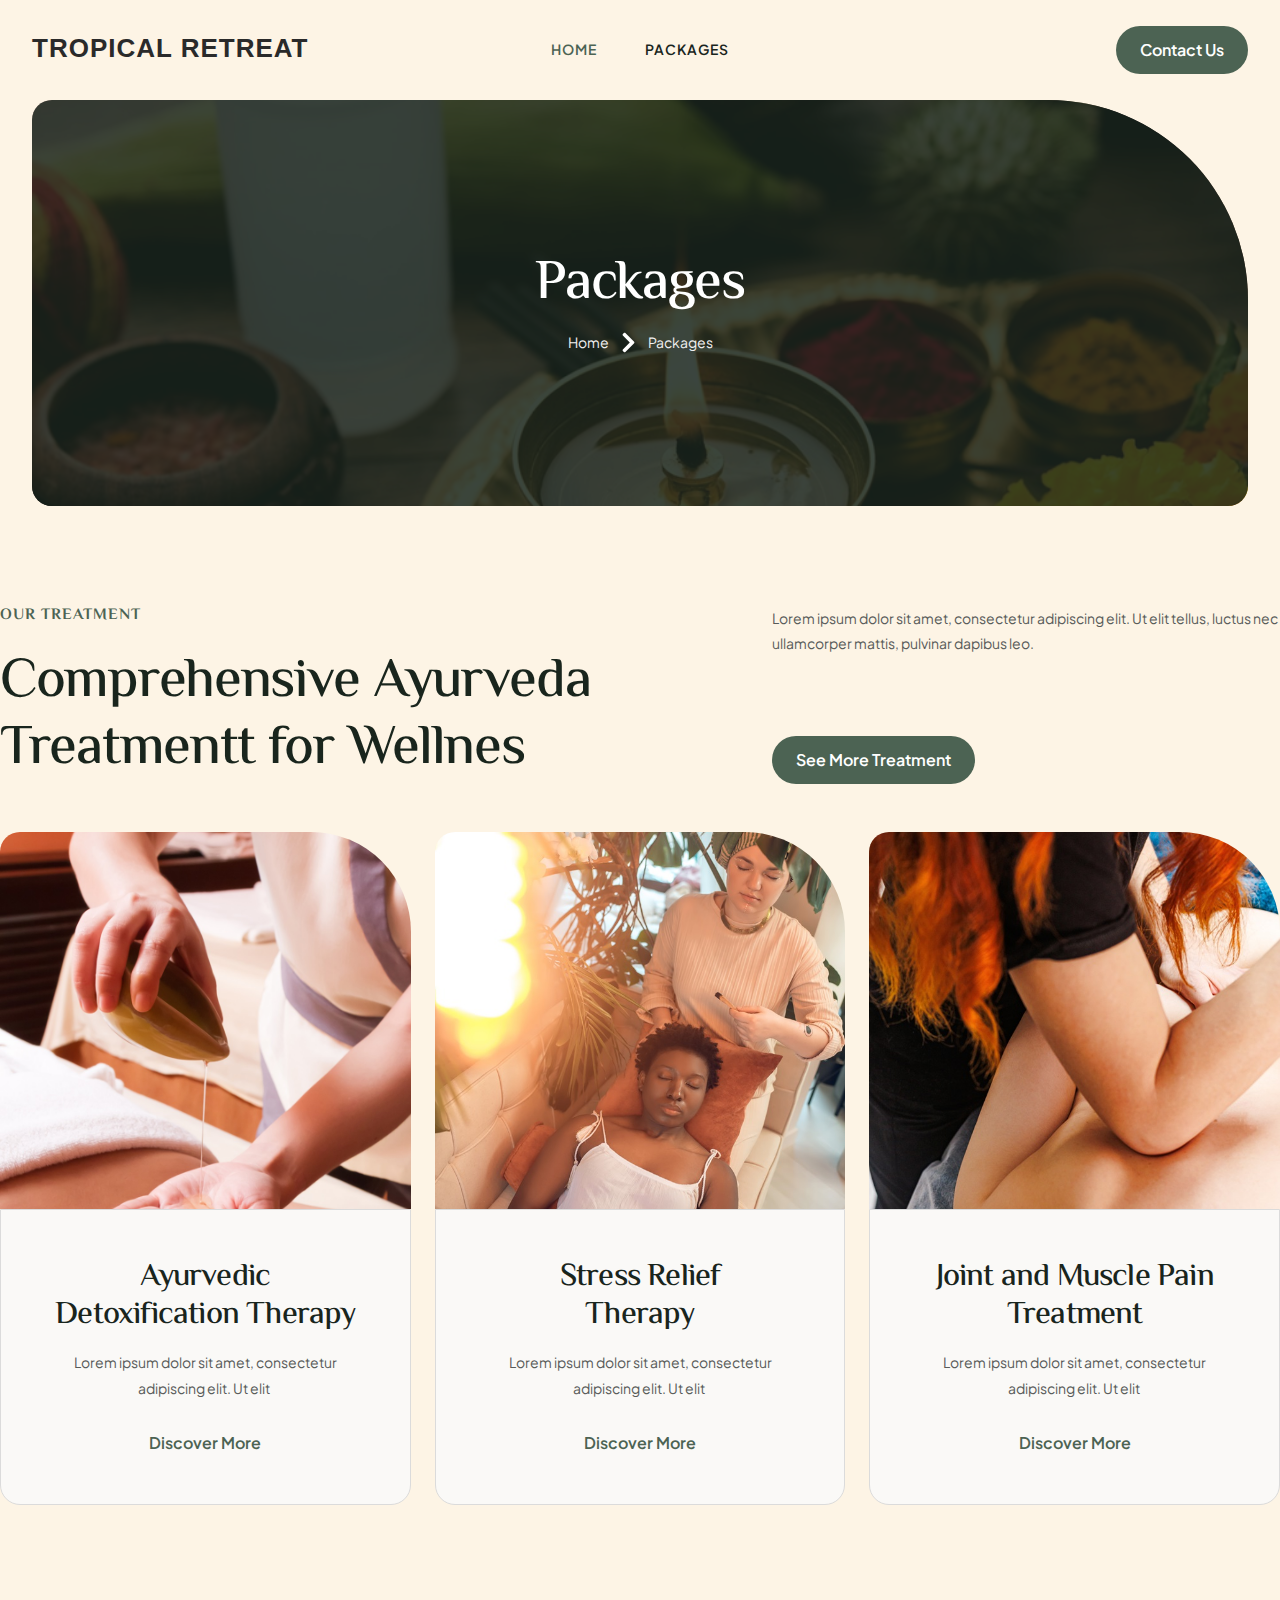
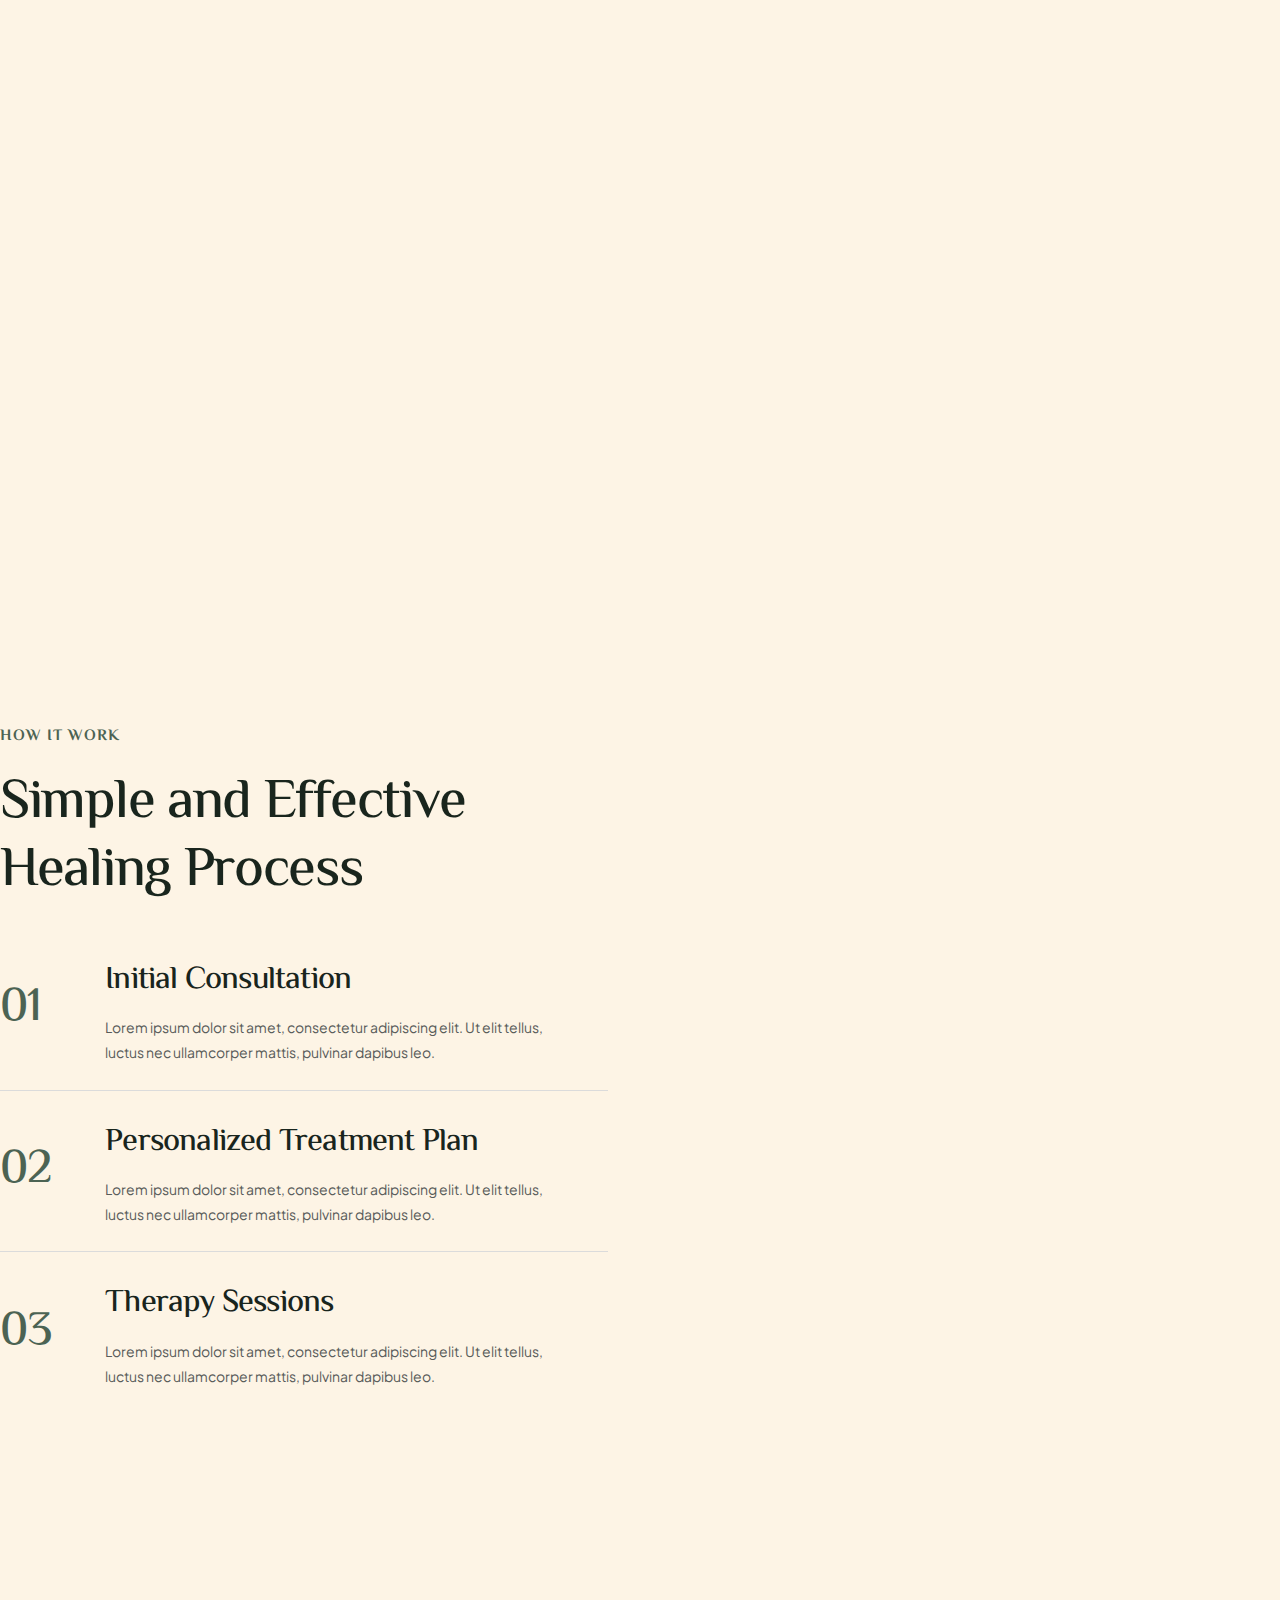
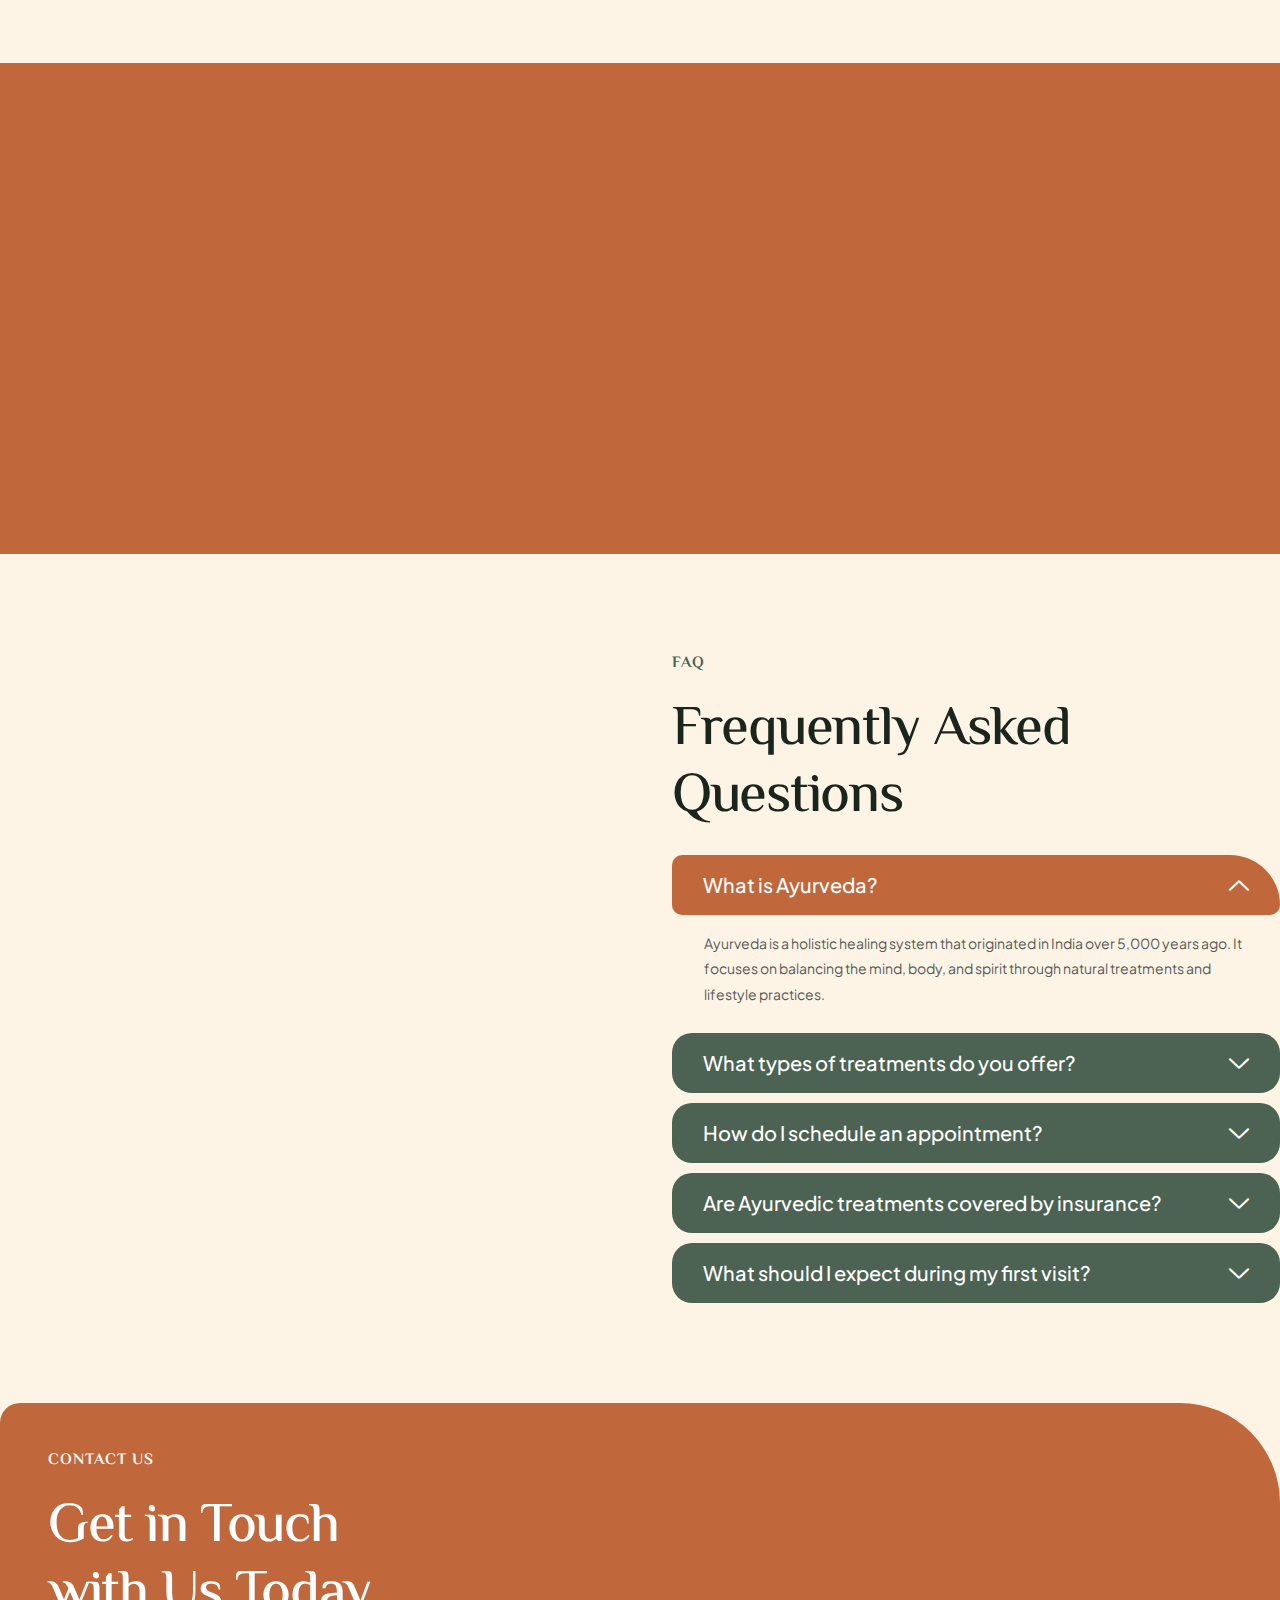
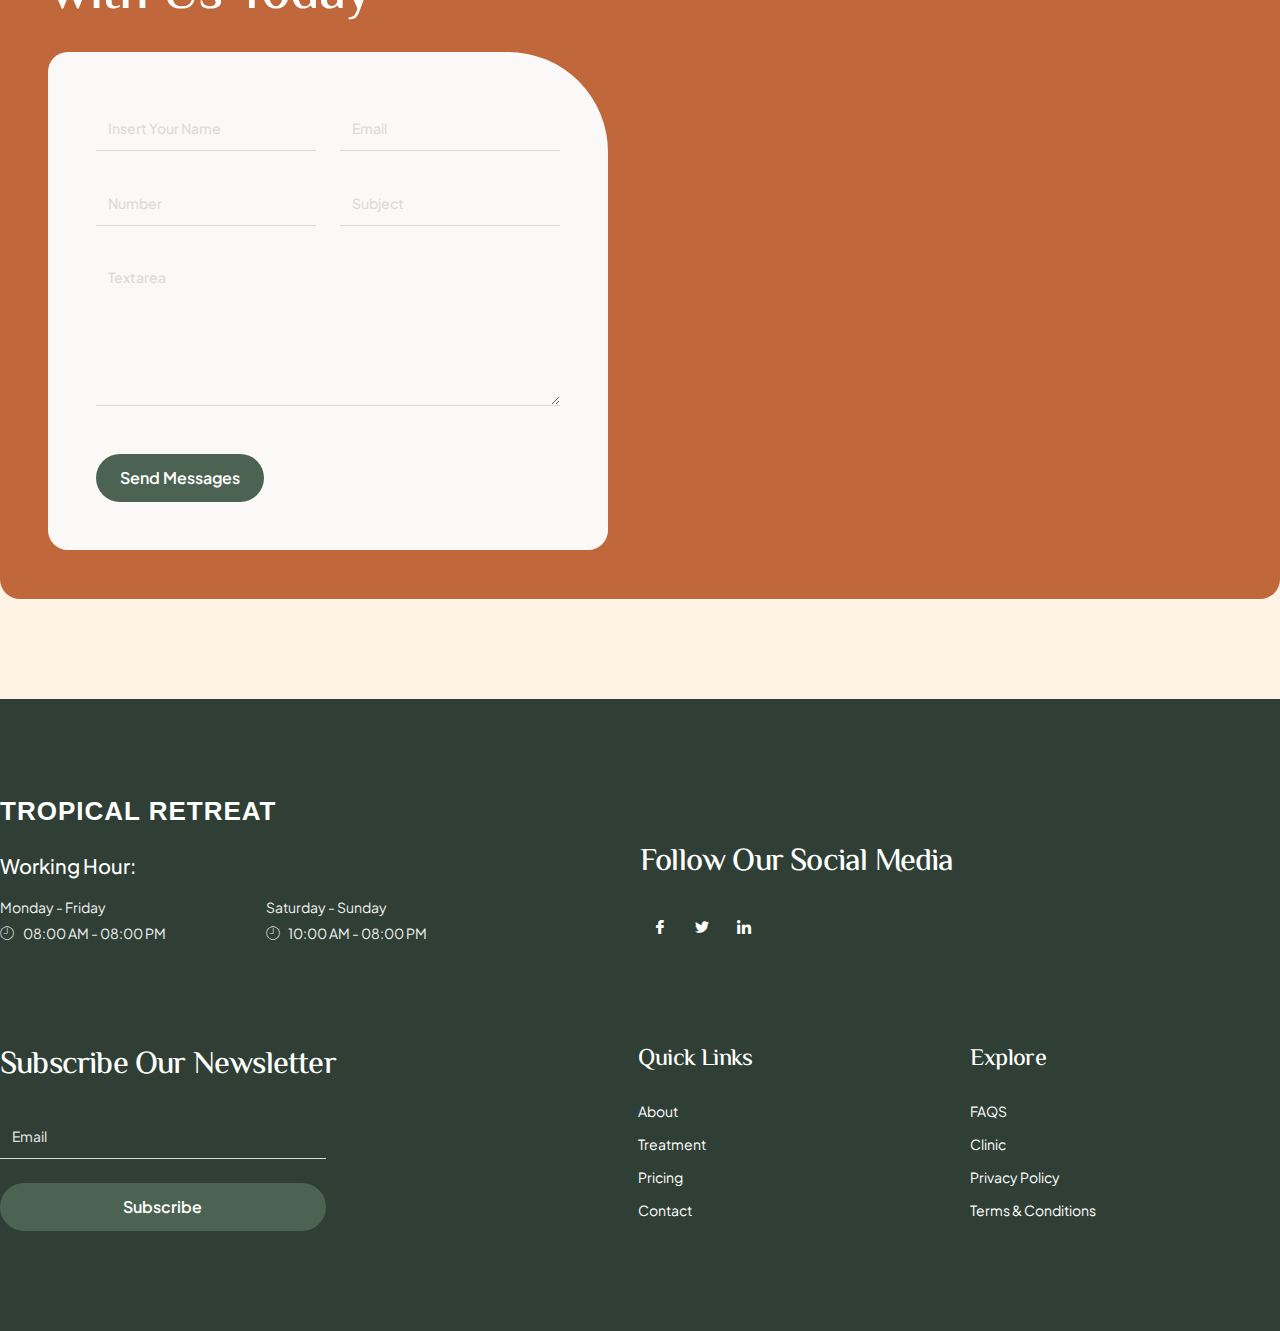
==== commit d15db2a4: "Commited Chnages" ====
--- a/view/treatment/index.html
+++ b/view/treatment/index.html
@@ -10,7 +10,7 @@
 	<meta name="viewport" content="width=device-width, initial-scale=1" />
 	<link rel="profile" href="https://gmpg.org/xfn/11" />
 	<link rel="pingback" href="../../xmlrpc.php" />
-	<title>Treatment &#8211; Tourism & Ayuriveda</title>
+	<title>Packages&#8211; Tropical Retreat </title>
 	<meta name='robots' content='max-image-preview:large' />
 	<link rel="alternate" type="application/rss+xml" title="Rahayu &raquo; Feed" href="../../feed/index.html" />
 	<link rel="alternate" type="application/rss+xml" title="Rahayu &raquo; Comments Feed"
@@ -476,6 +476,24 @@
 				background-image: none !important;
 			}
 		}
+		.hfe-site-logo-text {
+			font-family: 'YourChosenFont', sans-serif;
+			font-size: 26px;
+			font-weight: bold;
+			color: #2a2a2a;
+			letter-spacing: 1px;
+			text-transform: uppercase;
+			text-align: left;
+		}
+		.hfe-site-logo-text1 {
+			font-family: 'YourChosenFont', sans-serif;
+			font-size: 26px;
+			font-weight: bold;
+			color: white;
+			letter-spacing: 1px;
+			text-transform: uppercase;
+			text-align: left;
+		}
 	</style>
 </head>
 
@@ -500,7 +518,7 @@
 									<a data-elementor-open-lightbox="" class='elementor-clickable' href="#">
 										<div class="hfe-site-logo-set">
 											<div class="hfe-site-logo-container">
-												<span class="hfe-site-logo-text">Tourism & Ayurveda</span>
+												<span class="hfe-site-logo-text">Tropical Retreat </span>
 											</div>
 										</div>
 
@@ -584,7 +602,7 @@
 							<div class="elementor-element elementor-element-23f46a1 elementor-widget__width-initial elementor-widget elementor-widget-heading"
 								data-id="23f46a1" data-element_type="widget" data-widget_type="heading.default">
 								<div class="elementor-widget-container">
-									<h1 class="elementor-heading-title elementor-size-default">Treatment</h1>
+									<h1 class="elementor-heading-title elementor-size-default">Packages</h1>
 								</div>
 							</div>
 							<div class="elementor-element elementor-element-9d13c03 e-con-full e-flex e-con e-child"
@@ -598,7 +616,7 @@
 								<div class="elementor-element elementor-element-c00329c elementor-widget elementor-widget-text-editor"
 									data-id="c00329c" data-element_type="widget" data-widget_type="text-editor.default">
 									<div class="elementor-widget-container">
-										<p>Treatmet</p>
+										<p>Packages</p>
 									</div>
 								</div>
 								<div class="elementor-element elementor-element-e444613 elementor-view-default elementor-widget elementor-widget-icon"
@@ -1734,7 +1752,7 @@
 														<a data-elementor-open-lightbox="" class='elementor-clickable' href="#">
 															<div class="hfe-site-logo-set">
 																<div class="hfe-site-logo-container">
-																	<span class="hfe-site-logo-text1">Tourism & Ayurveda</span>
+																	<span class="hfe-site-logo-text1">Tropical Retreat </span>
 																</div>
 															</div>
 					
